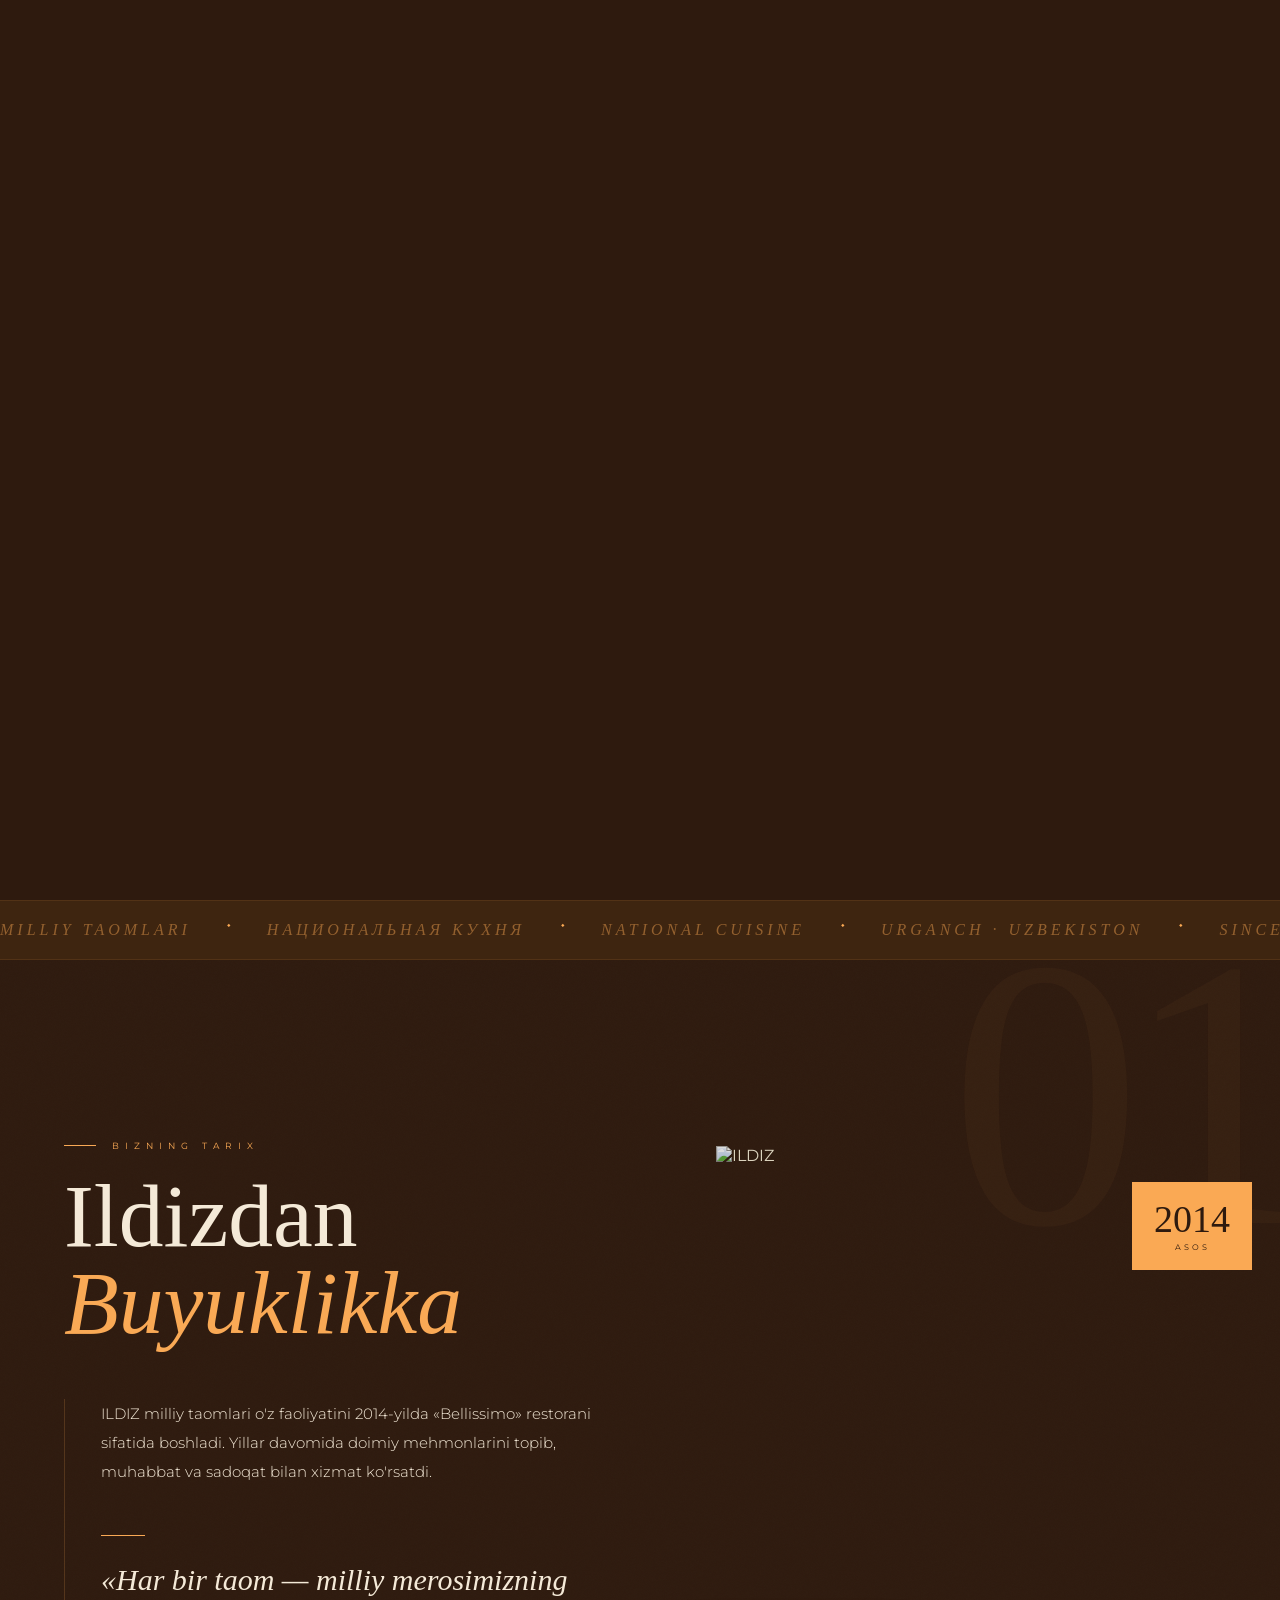
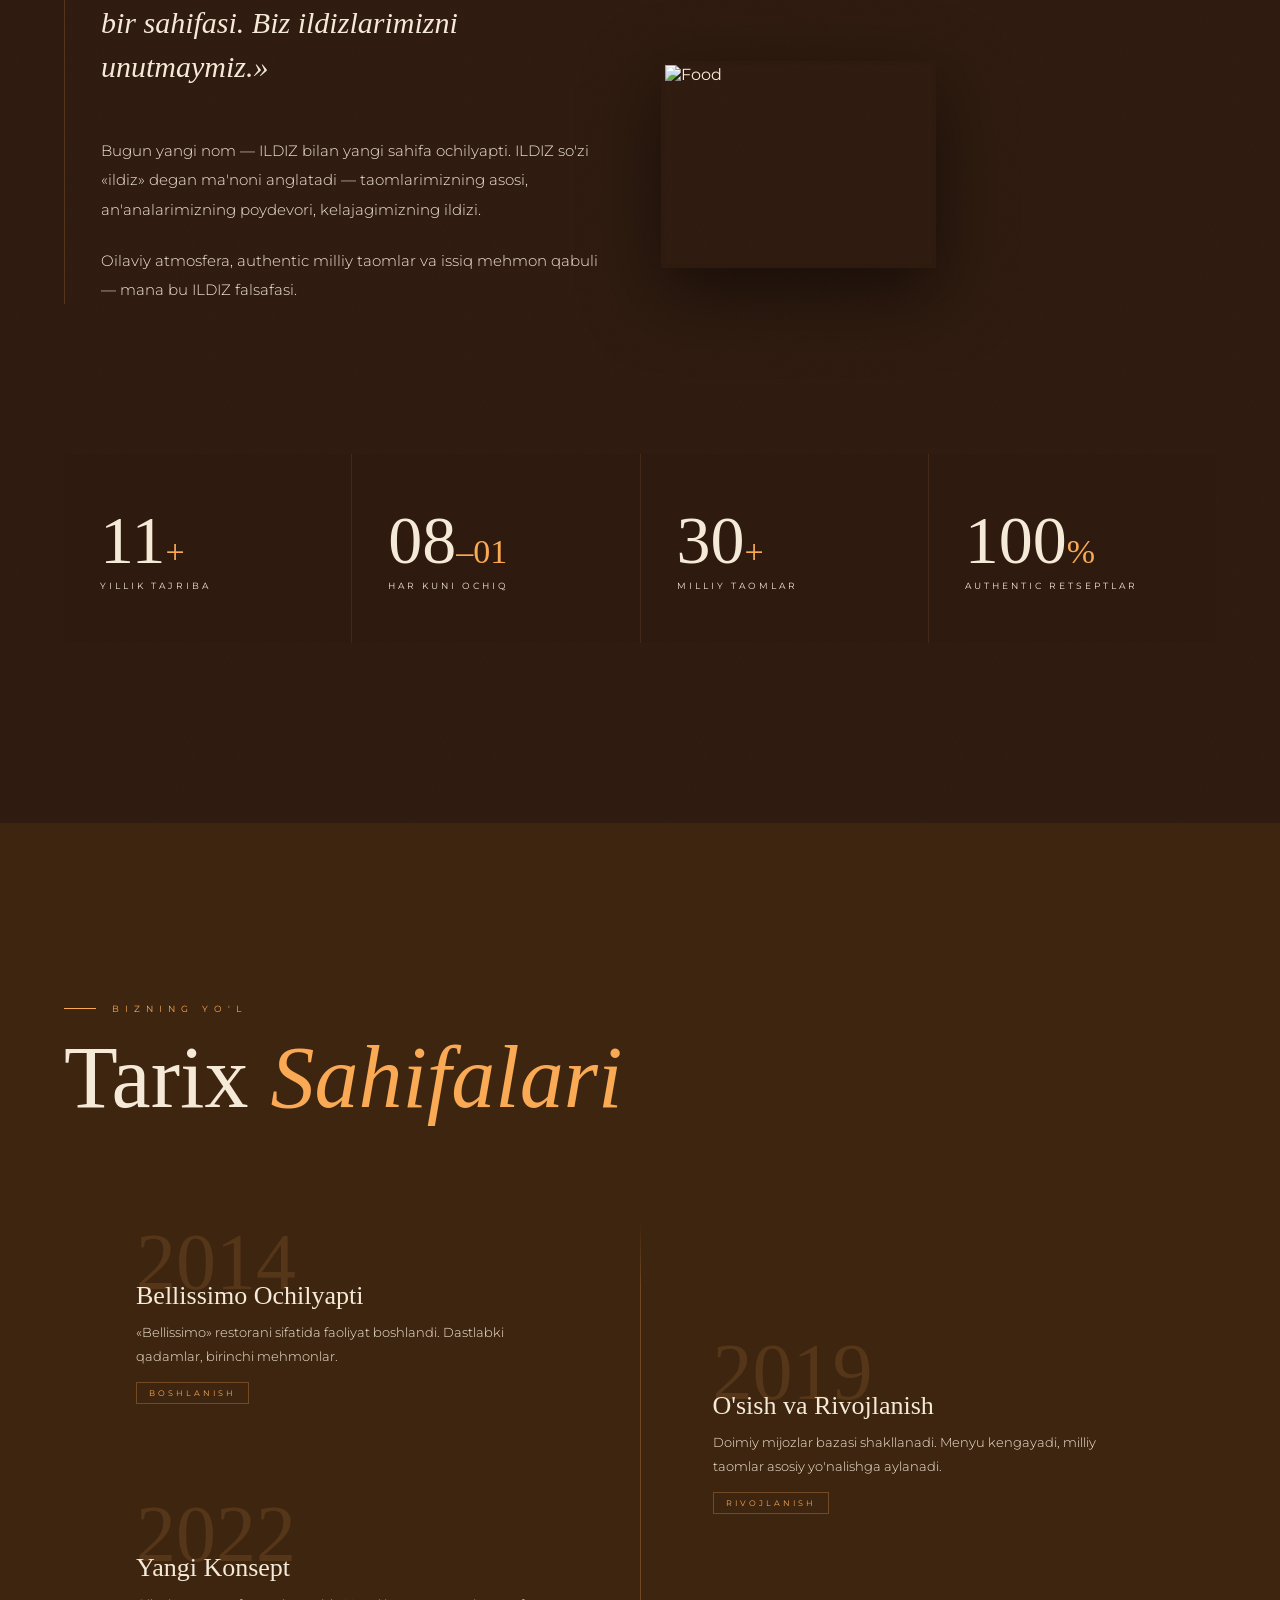
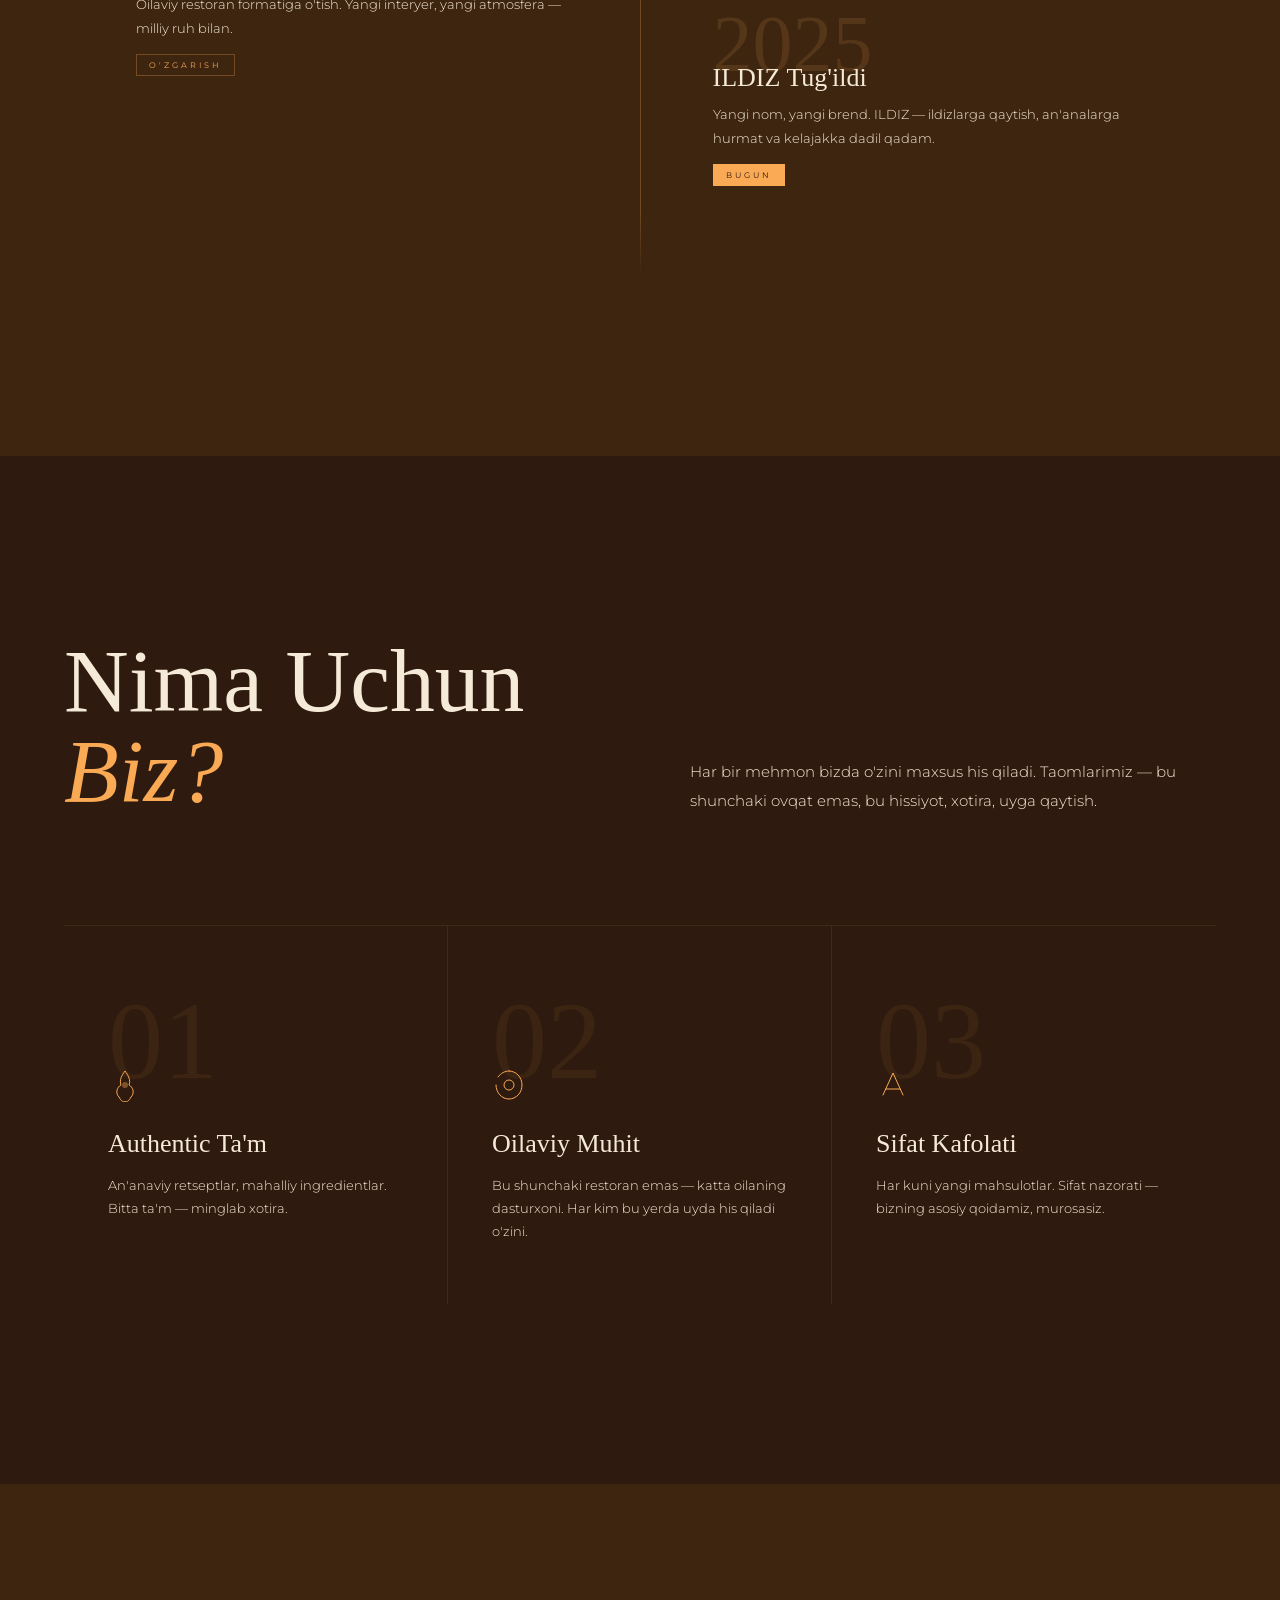
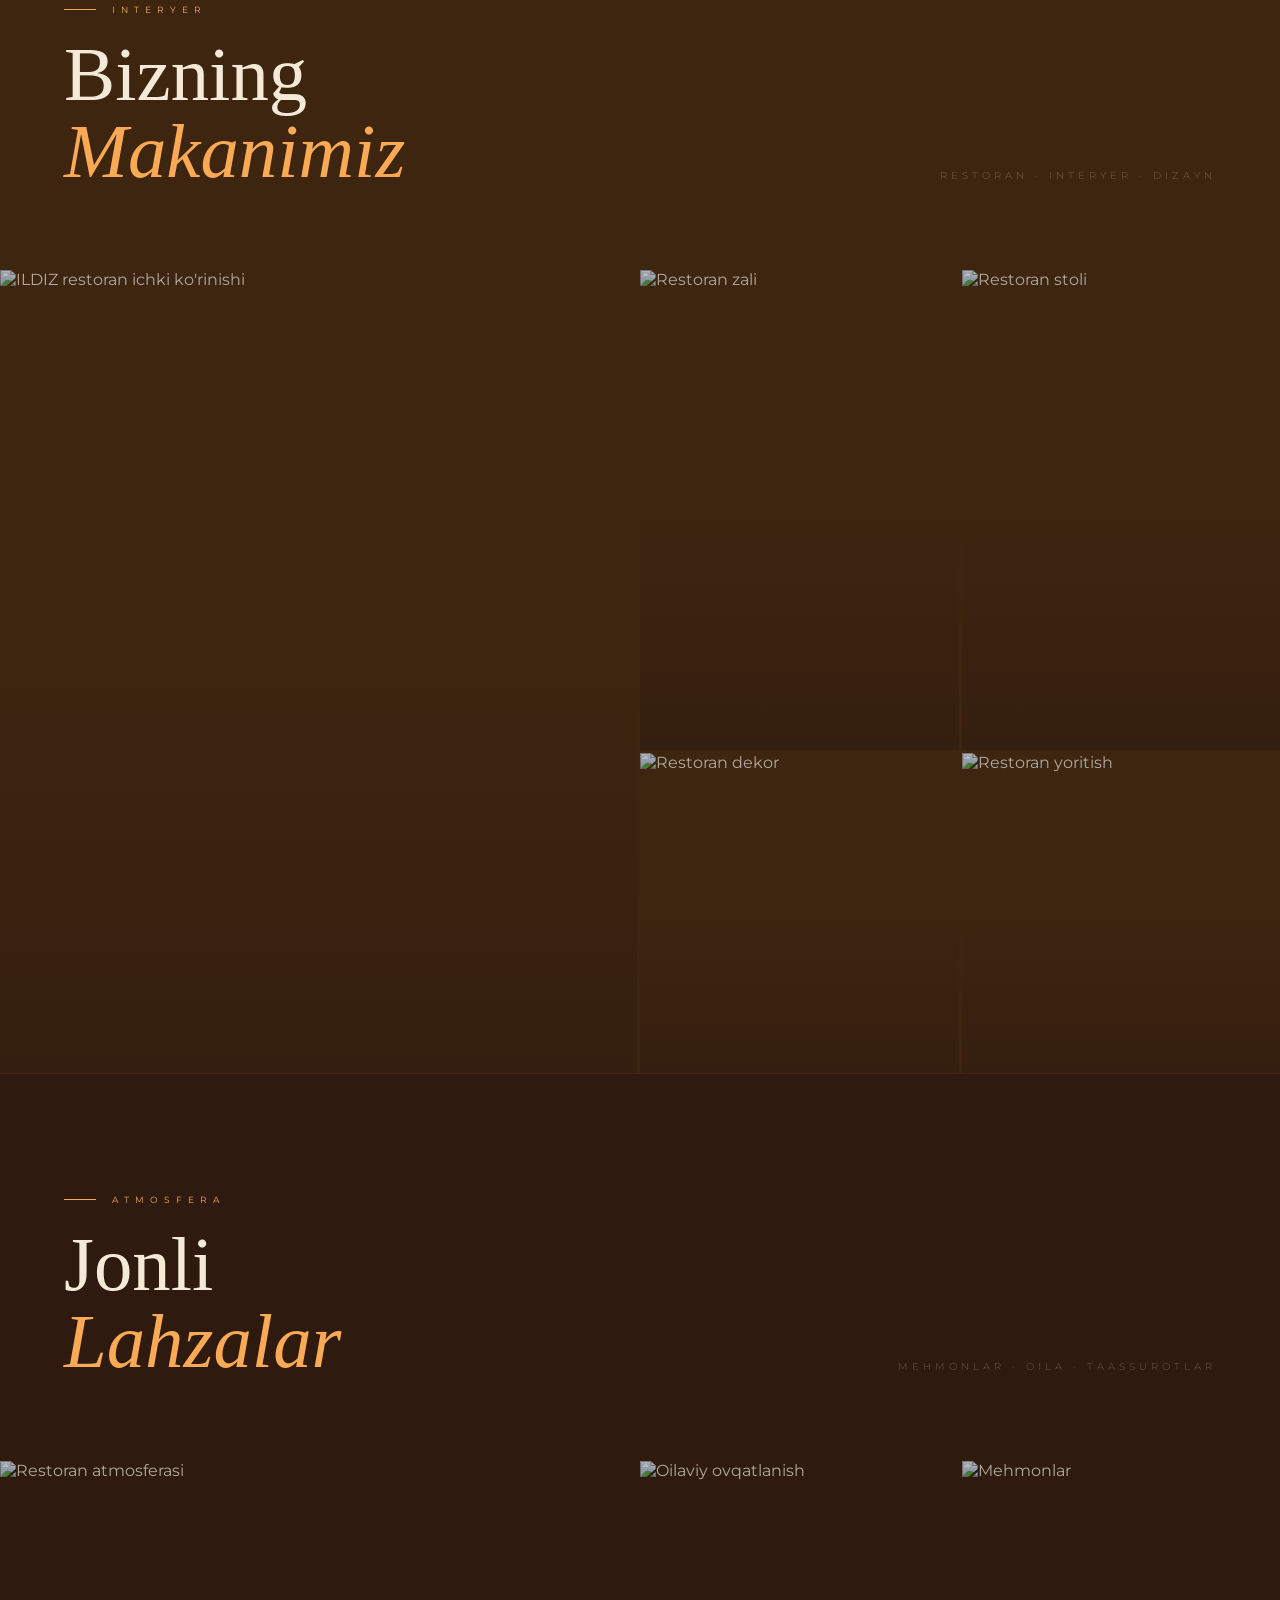
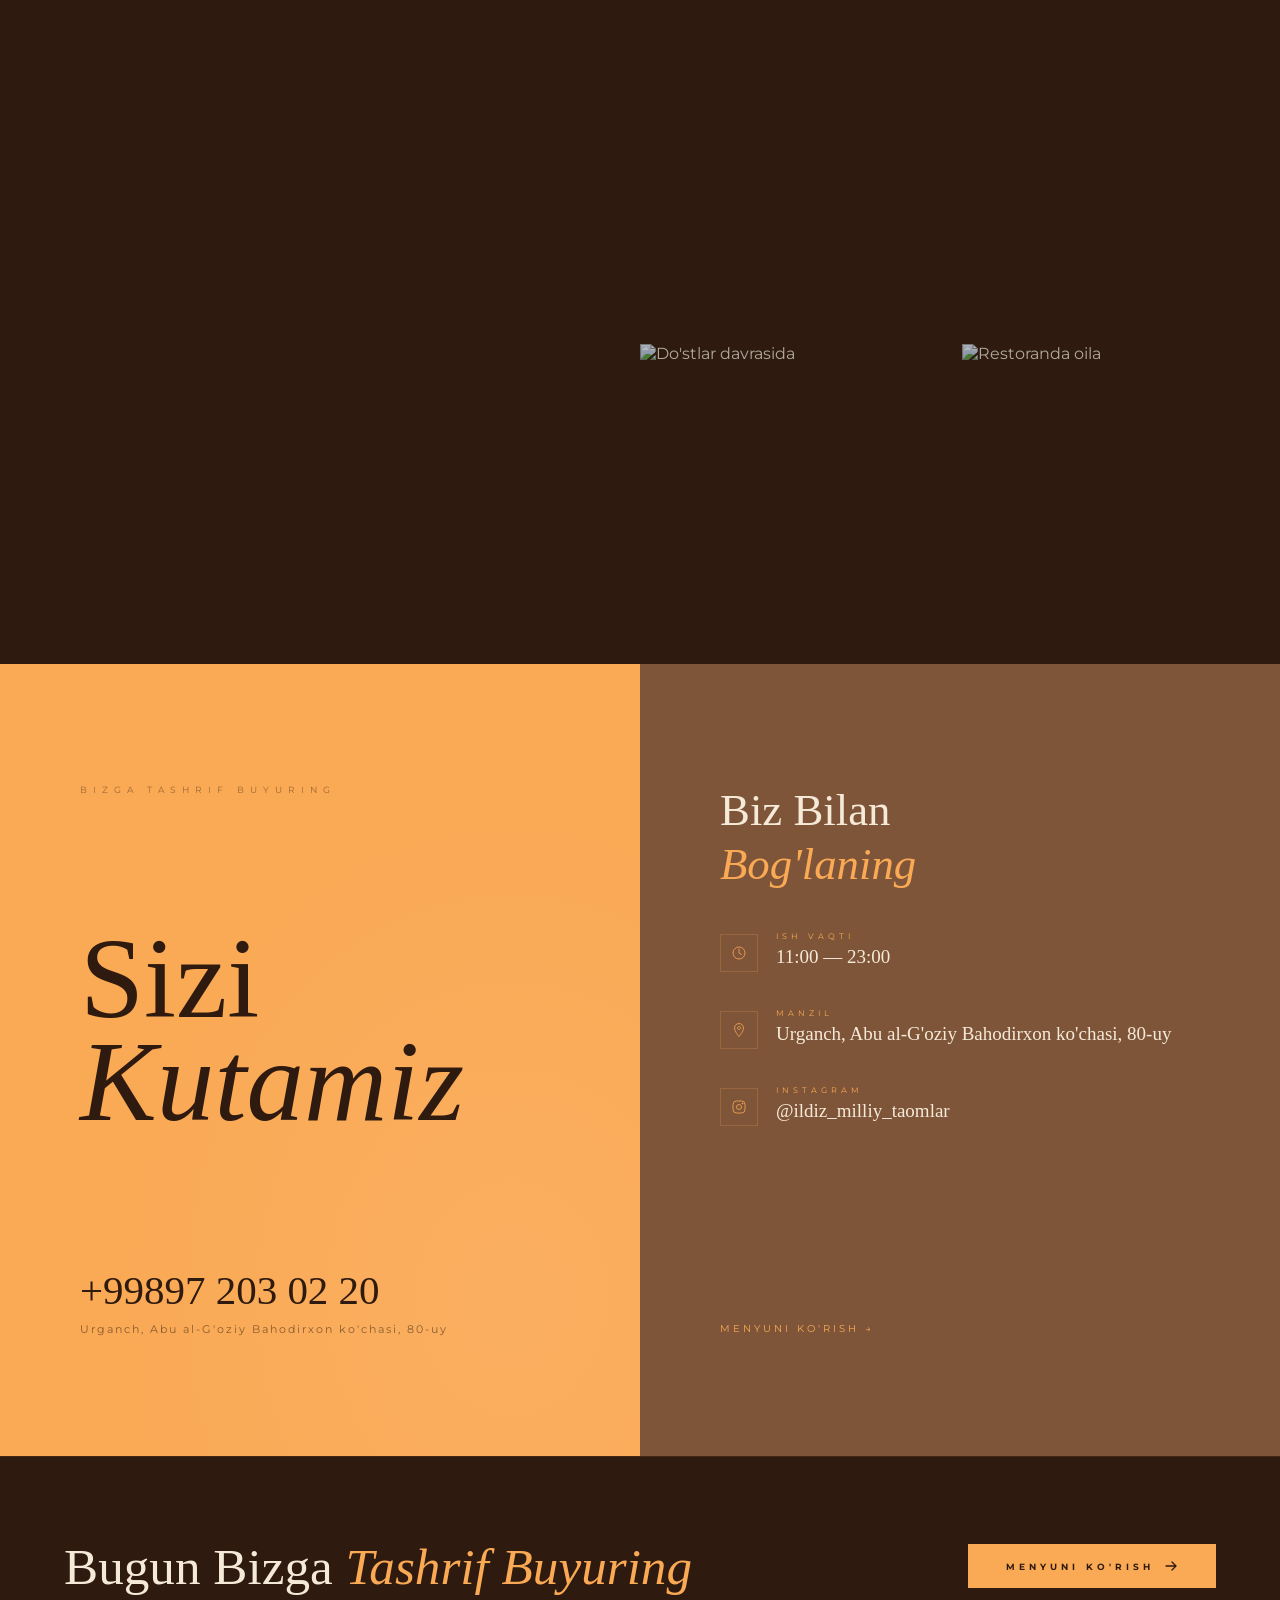
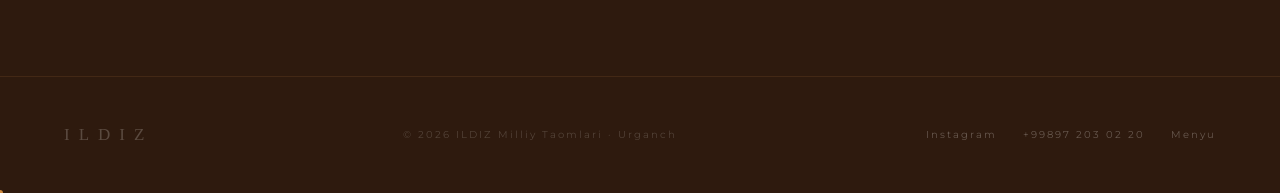
==== index.html @ c476fc10 "feat: preloader upgrade, hero sizing, navbar sync, meta tags Preloader: larger elements, curtain rev" ====
<!DOCTYPE html>
<html lang="uz">

<head>
    <meta charset="UTF-8">
    <meta name="viewport" content="width=device-width, initial-scale=1.0">
    <meta name="description" content="ILDIZ — Milliy taomlari restoran Urganchda. Oilaviy restoran, milliy taomlar, autentik retseptlar. 2014-yildan beri.">
    <meta name="keywords" content="ILDIZ, ildiz, restoran, Urganch, milliy taomlar, ozbek oshxonasi, oilaviy restoran, national cuisine, Urgench">
    <meta name="author" content="ILDIZ Milliy Taomlari">
    <meta name="theme-color" content="#2E1A0E">
    <meta name="color-scheme" content="dark">
    <meta name="robots" content="index, follow">

    <!-- Open Graph -->
    <meta property="og:type" content="website">
    <meta property="og:title" content="ILDIZ — Milliy Taomlari | Urganch">
    <meta property="og:description" content="Oilaviy restoran Urganchda. Milliy taomlar, autentik retseptlar, yangi mahsulotlar. 2014-yildan beri.">
    <meta property="og:url" content="https://kamoladdin808.github.io/ildiz/">
    <meta property="og:site_name" content="ILDIZ">
    <meta property="og:locale" content="uz_UZ">

    <!-- Twitter Card -->
    <meta name="twitter:card" content="summary_large_image">
    <meta name="twitter:title" content="ILDIZ — Milliy Taomlari | Urganch">
    <meta name="twitter:description" content="Oilaviy restoran Urganchda. Milliy taomlar, autentik retseptlar.">

    <!-- Favicon -->
    <link rel="icon" type="image/png" href="ildiz-tree.png">
    <link rel="apple-touch-icon" href="ildiz-tree.png">

    <title>ILDIZ — Milliy Taomlari</title>
    <link rel="preconnect" href="https://fonts.googleapis.com">
    <link
        href="https://fonts.googleapis.com/css2?family=Montserrat:wght@300;400;500;600;700&family=Pacifico&display=swap"
        rel="stylesheet">
    <link href="https://fonts.cdnfonts.com/css/moret" rel="stylesheet">
    <link rel="stylesheet" href="shared.css">
    <style>
        @keyframes fadeUp {
            from {
                opacity: 0;
                transform: translateY(28px);
            }

            to {
                opacity: 1;
                transform: none;
            }
        }

        @keyframes fadeIn {
            from {
                opacity: 0;
            }

            to {
                opacity: 1;
            }
        }

        @keyframes bigUp {
            from {
                opacity: 0;
                transform: translateY(70px);
            }

            to {
                opacity: 1;
                transform: none;
            }
        }

        /* NAV — page-specific */
        nav {
            position: fixed;
            top: 0;
            left: 0;
            right: 0;
            z-index: 1000;
            padding: 22px 64px;
            display: flex;
            align-items: center;
            justify-content: space-between;
            transition: padding 0.5s, background 0.5s, border-color 0.5s;
            border-bottom: 1px solid transparent;
        }

        nav.stuck {
            padding: 16px 64px;
            background: rgba(46, 26, 14, 0.94);
            -webkit-backdrop-filter: blur(24px);
            backdrop-filter: blur(24px);
            border-bottom-color: rgba(250, 169, 84, 0.13);
        }

        .nav-logo {
            gap: 16px;
        }

        .nav-mid {
            position: absolute;
            left: 50%;
            transform: translateX(-50%);
            display: flex;
            gap: 52px;
            list-style: none;
        }

        .nav-mid a {
            font-size: 10px;
            letter-spacing: 4px;
            text-transform: uppercase;
            color: var(--muted);
            text-decoration: none;
            font-weight: 500;
            transition: color 0.3s;
            position: relative;
        }

        .nav-mid a::after {
            content: '';
            position: absolute;
            bottom: -4px;
            left: 0;
            right: 0;
            height: 1px;
            background: var(--gold);
            transform: scaleX(0);
            transition: transform 0.3s;
            transform-origin: left;
        }

        .nav-mid a:hover {
            color: var(--warm);
        }

        .nav-mid a:hover::after {
            transform: scaleX(1);
        }

        /* HERO */
        #hero {
            position: relative;
            height: 100vh;
            min-height: 680px;
            display: flex;
            align-items: flex-end;
            overflow: hidden;
        }

        .h-bg {
            position: absolute;
            inset: 0;
            background: radial-gradient(ellipse 80% 70% at 60% 40%, rgba(127, 85, 57, 0.38) 0%, transparent 70%), linear-gradient(175deg, #2E1A0E 0%, #3E2510 55%, #2E1A0E 100%);
        }

        .h-img {
            position: absolute;
            inset: 0;
            overflow: hidden;
        }

        .h-img img {
            width: 100%;
            height: 100%;
            object-fit: cover;
            opacity: 0.16;
            filter: sepia(0.25) contrast(1.1);
            transform: scale(1.06);
            animation: hzoom 20s ease-in-out infinite alternate;
        }

        @keyframes hzoom {
            to {
                transform: scale(1.0);
            }
        }

        .h-vig {
            position: absolute;
            inset: 0;
            background: linear-gradient(to right, rgba(46, 26, 14, 0.94) 0%, rgba(46, 26, 14, 0.25) 55%, rgba(46, 26, 14, 0.65) 100%), linear-gradient(to top, rgba(46, 26, 14, 0.99) 0%, transparent 55%);
        }

        .h-vline {
            position: absolute;
            top: 0;
            bottom: 0;
            width: 1px;
            background: linear-gradient(to bottom, transparent 8%, rgba(250, 169, 84, 0.18) 50%, transparent 92%);
        }

        .h-vline.l {
            left: 64px;
        }

        .h-vline.r {
            right: 64px;
        }

        .h-cont {
            position: relative;
            z-index: 3;
            width: 100%;
            height: 100%;
            padding: 0 64px;
            display: flex;
            flex-direction: column;
            align-items: center;
            justify-content: center;
            text-align: center;
        }

        .h-left {
            display: flex;
            flex-direction: column;
            align-items: center;
        }

        .h-meta {
            display: flex;
            align-items: center;
            gap: 18px;
            margin-bottom: 30px;
            opacity: 0;
            animation: fadeUp 0.7s ease 2.4s forwards;
        }

        .h-meta-line {
            width: 36px;
            height: 1px;
            background: var(--gold);
        }

        .h-meta-txt {
            font-size: 9px;
            letter-spacing: 5px;
            text-transform: uppercase;
            color: var(--gold);
        }

        .h-tree {
            height: clamp(90px, 8vw, 120px);
            width: auto;
            max-width: 100%;
            margin-bottom: 16px;
            opacity: 0;
            animation: fadeUp 0.7s ease 2.6s forwards;
        }

        .h-title {
            opacity: 0;
            animation: bigUp 1s cubic-bezier(0.76, 0, 0.24, 1) 2.8s forwards;
        }

        .h-title img {
            height: clamp(70px, 12vw, 140px);
            width: auto;
            max-width: 100%;
        }

        .h-title em {
            color: var(--gold);
            font-style: normal;
        }

        .h-sub {
            margin-top: 30px;
            font-size: 11px;
            letter-spacing: 5px;
            text-transform: uppercase;
            color: var(--warm);
            opacity: 0;
            animation: fadeUp 0.7s ease 3.2s forwards;
        }

        .h-btns {
            margin-top: 52px;
            display: flex;
            justify-content: center;
            gap: 14px;
            opacity: 0;
            animation: fadeUp 0.7s ease 3.4s forwards;
        }

        .btn-g {
            display: inline-flex;
            align-items: center;
            gap: 10px;
            padding: 15px 38px;
            background: var(--gold);
            color: var(--ink);
            font-size: 9px;
            letter-spacing: 4px;
            text-transform: uppercase;
            font-weight: 700;
            text-decoration: none;
            transition: all 0.3s;
            cursor: pointer;
            border: none;
        }

        .btn-g:hover {
            background: var(--gold-light);
            transform: translateY(-2px);
            box-shadow: 0 16px 48px rgba(250, 169, 84, 0.35);
        }

        .btn-o {
            display: inline-flex;
            align-items: center;
            gap: 10px;
            padding: 15px 38px;
            border: 1px solid rgba(250, 169, 84, 0.32);
            color: var(--warm);
            font-size: 9px;
            letter-spacing: 4px;
            text-transform: uppercase;
            font-weight: 500;
            text-decoration: none;
            transition: all 0.3s;
            cursor: pointer;
        }

        .btn-o:hover {
            border-color: var(--gold);
            color: var(--gold);
        }

        .h-right {
            text-align: right;
            opacity: 0;
            animation: fadeUp 0.7s ease 3.5s forwards;
            padding-bottom: 8px;
        }

        .h-info {
            margin-bottom: 28px;
        }

        .h-info:last-child {
            margin-bottom: 0;
        }

        .h-info-l {
            font-size: 8px;
            letter-spacing: 4px;
            text-transform: uppercase;
            color: var(--gold);
            margin-bottom: 6px;
        }

        .h-info-v {
            font-family: 'Moret', serif;
            font-size: 15px;
            font-weight: 300;
            color: var(--warm);
            letter-spacing: 1px;
        }

        .h-scroll {
            position: absolute;
            bottom: 48px;
            right: 64px;
            z-index: 4;
            display: flex;
            flex-direction: column;
            align-items: center;
            gap: 10px;
            opacity: 0;
            animation: fadeIn 1s ease 3.8s forwards;
        }

        .h-scroll span {
            font-size: 8px;
            letter-spacing: 4px;
            color: var(--muted2);
            writing-mode: vertical-rl;
        }

        .h-scrollbar {
            width: 1px;
            height: 72px;
            background: rgba(250, 169, 84, 0.12);
            overflow: hidden;
            position: relative;
        }

        .h-scrollbar::after {
            content: '';
            position: absolute;
            top: -72px;
            left: 0;
            width: 100%;
            height: 72px;
            background: var(--gold);
            animation: stk 2.2s ease-in-out 3.8s infinite;
        }

        @keyframes stk {
            to {
                top: 72px;
            }
        }

        /* MARQUEE */
        .mqw {
            background: var(--ink2);
            border-top: 1px solid rgba(250, 169, 84, 0.1);
            border-bottom: 1px solid rgba(250, 169, 84, 0.1);
            padding: 20px 0;
            overflow: hidden;
        }

        .mqt {
            display: flex;
            gap: 72px;
            white-space: nowrap;
            animation: mq 28s linear infinite;
            width: max-content;
        }

        @keyframes mq {
            from {
                transform: translateX(0)
            }

            to {
                transform: translateX(-50%)
            }
        }

        .mqi {
            font-family: 'Moret', serif;
            font-size: 16px;
            font-weight: 300;
            letter-spacing: 4px;
            color: rgba(250, 169, 84, 0.45);
            font-style: italic;
            flex-shrink: 0;
        }

        .mqd {
            color: var(--gold);
            font-size: 6px;
            vertical-align: middle;
            margin: 0 -36px;
        }

        /* STORY */
        #story {
            position: relative;
            background: var(--ink);
            padding: 180px 0 0;
            overflow: hidden;
        }

        .s-noise {
            position: absolute;
            inset: 0;
            opacity: 0.022;
            background-image: url("data:image/svg+xml,%3Csvg viewBox='0 0 512 512' xmlns='http://www.w3.org/2000/svg'%3E%3Cfilter id='n'%3E%3CfeTurbulence type='fractalNoise' baseFrequency='0.75' numOctaves='4' stitchTiles='stitch'/%3E%3C/filter%3E%3Crect width='100%25' height='100%25' filter='url(%23n)'/%3E%3C/svg%3E");
            background-size: 256px;
            pointer-events: none;
        }

        .s-num {
            position: absolute;
            right: -0.04em;
            top: -0.15em;
            font-family: 'Moret', serif;
            font-size: clamp(220px, 30vw, 420px);
            font-weight: 300;
            color: rgba(250, 169, 84, 0.035);
            line-height: 1;
            pointer-events: none;
            -webkit-user-select: none;
            user-select: none;
            letter-spacing: -0.05em;
        }

        .s-inner {
            max-width: 1400px;
            margin: 0 auto;
            padding: 0 64px;
            display: grid;
            grid-template-columns: 1fr 500px;
            gap: 110px;
            align-items: start;
        }

        .eyebrow {
            font-size: 9px;
            letter-spacing: 6px;
            text-transform: uppercase;
            color: var(--gold);
            margin-bottom: 22px;
            display: flex;
            align-items: center;
            gap: 16px;
        }

        .eyebrow::before {
            content: '';
            width: 32px;
            height: 1px;
            background: var(--gold);
        }

        .s-h2 {
            font-family: 'Moret', serif;
            font-size: clamp(52px, 7vw, 96px);
            font-weight: 300;
            line-height: 0.97;
            color: var(--warm);
        }

        .s-h2 em {
            color: var(--gold);
            font-style: italic;
        }

        .s-body {
            margin-top: 52px;
            border-left: 1px solid rgba(250, 169, 84, 0.18);
            padding-left: 36px;
        }

        .s-body p {
            font-size: 15px;
            line-height: 1.95;
            color: var(--warm);
            font-weight: 300;
            margin-bottom: 22px;
        }

        .s-body p:last-child {
            margin-bottom: 0;
        }

        .s-pull {
            margin: 48px 0;
            font-family: 'Moret', serif;
            font-size: clamp(22px, 2.5vw, 30px);
            font-style: italic;
            font-weight: 300;
            color: var(--warm);
            line-height: 1.45;
        }

        .s-pull::before {
            content: '';
            display: block;
            width: 44px;
            height: 1px;
            background: var(--gold);
            margin-bottom: 22px;
        }

        .s-right {
            padding-top: 6px;
        }

        .s-stack {
            position: relative;
        }

        .s-big {
            width: 100%;
            aspect-ratio: 3/4;
            overflow: hidden;
        }

        .s-big img {
            width: 100%;
            height: 100%;
            object-fit: cover;
            filter: sepia(0.12) contrast(1.05) brightness(0.86);
            transition: transform 0.8s, filter 0.4s;
        }

        .s-big:hover img {
            transform: scale(1.04);
            filter: sepia(0) brightness(0.94);
        }

        .s-small {
            position: absolute;
            bottom: -55px;
            left: -55px;
            width: 55%;
            aspect-ratio: 4/3;
            overflow: hidden;
            border: 4px solid var(--ink);
            box-shadow: 0 24px 72px rgba(0, 0, 0, 0.5);
        }

        .s-small img {
            width: 100%;
            height: 100%;
            object-fit: cover;
            filter: sepia(0.08);
        }

        .s-yr {
            position: absolute;
            top: 36px;
            right: -36px;
            background: var(--gold);
            color: var(--ink);
            padding: 18px 22px;
            text-align: center;
            z-index: 2;
        }

        .s-yr-n {
            font-family: 'Moret', serif;
            font-size: 38px;
            font-weight: 500;
            line-height: 1;
            display: block;
        }

        .s-yr-l {
            font-size: 8px;
            letter-spacing: 3px;
            text-transform: uppercase;
            display: block;
            margin-top: 4px;
        }

        .s-stats {
            display: grid;
            grid-template-columns: repeat(4, 1fr);
            gap: 1px;
            background: rgba(250, 169, 84, 0.1);
            margin-top: 130px;
        }

        .stat {
            background: var(--ink);
            padding: 52px 36px;
            position: relative;
            overflow: hidden;
            transition: background 0.4s;
        }

        .stat::before {
            content: '';
            position: absolute;
            top: 0;
            left: 0;
            right: 0;
            height: 1px;
            background: var(--gold);
            transform: scaleX(0);
            transition: transform 0.5s;
            transform-origin: left;
        }

        .stat:hover::before {
            transform: scaleX(1);
        }

        .stat:hover {
            background: rgba(250, 169, 84, 0.04);
        }

        .stat-n {
            font-family: 'Moret', serif;
            font-size: 68px;
            font-weight: 300;
            color: var(--warm);
            line-height: 1;
            margin-bottom: 6px;
        }

        .stat-n span {
            font-size: 34px;
            color: var(--gold);
        }

        .stat-d {
            font-size: 9px;
            letter-spacing: 3px;
            text-transform: uppercase;
            color: var(--warm);
        }

        /* TIMELINE */
        #tl {
            background: var(--ink2);
            padding: 180px 0;
            position: relative;
            overflow: hidden;
        }

        .tl-head {
            max-width: 1400px;
            margin: 0 auto;
            padding: 0 64px;
            margin-bottom: 100px;
        }

        .tl-h2 {
            font-family: 'Moret', serif;
            font-size: clamp(48px, 7vw, 88px);
            font-weight: 300;
            color: var(--warm);
            line-height: 1;
        }

        .tl-h2 em {
            color: var(--gold);
            font-style: italic;
        }

        .tl-grid {
            max-width: 1400px;
            margin: 0 auto;
            padding: 0 64px;
            display: grid;
            grid-template-columns: 1fr 1px 1fr;
        }

        .tl-ax {
            background: linear-gradient(to bottom, transparent, rgba(250, 169, 84, 0.28) 10%, rgba(250, 169, 84, 0.28) 90%, transparent);
        }

        .tl-col {
            padding: 0 72px;
        }

        .tl-col.r {
            padding-top: 110px;
        }

        .tl-e {
            margin-bottom: 90px;
            opacity: 0;
            transform: translateY(36px);
            transition: all 0.7s ease;
        }

        .tl-e.vis {
            opacity: 1;
            transform: none;
        }

        .tl-ey {
            font-family: 'Moret', serif;
            font-size: 80px;
            font-weight: 300;
            color: rgba(250, 169, 84, 0.13);
            line-height: 1;
            margin-bottom: -22px;
        }

        .tl-et {
            font-family: 'Moret', serif;
            font-size: 26px;
            font-weight: 400;
            color: var(--warm);
            margin-bottom: 10px;
            line-height: 1.2;
        }

        .tl-ep {
            font-size: 13px;
            line-height: 1.8;
            color: var(--warm);
            font-weight: 300;
        }

        .tl-tag {
            display: inline-block;
            margin-top: 14px;
            font-size: 8px;
            letter-spacing: 3px;
            text-transform: uppercase;
            color: var(--gold);
            border: 1px solid rgba(250, 169, 84, 0.28);
            padding: 5px 12px;
        }

        .tl-tag.now {
            background: var(--gold);
            color: var(--ink);
            border-color: var(--gold);
        }

        /* VALUES */
        #vals {
            background: var(--ink);
            padding: 180px 0;
        }

        .vals-inner {
            max-width: 1400px;
            margin: 0 auto;
            padding: 0 64px;
        }

        .vals-top {
            display: grid;
            grid-template-columns: 1fr 1fr;
            gap: 100px;
            align-items: end;
            margin-bottom: 110px;
        }

        .vals-h2 {
            font-family: 'Moret', serif;
            font-size: clamp(52px, 7vw, 96px);
            font-weight: 300;
            color: var(--warm);
            line-height: 1;
        }

        .vals-h2 em {
            color: var(--gold);
            font-style: italic;
        }

        .vals-intro {
            font-size: 15px;
            line-height: 1.9;
            color: var(--warm);
            font-weight: 300;
            padding-top: 14px;
        }

        .vals-grid {
            display: grid;
            grid-template-columns: repeat(3, 1fr);
            border-top: 1px solid rgba(250, 169, 84, 0.1);
        }

        .val {
            padding: 60px 44px;
            border-right: 1px solid rgba(250, 169, 84, 0.1);
            transition: background 0.4s;
            opacity: 0;
            transform: translateY(28px);
            transition: opacity 0.6s, transform 0.6s, background 0.4s;
        }

        .val.vis {
            opacity: 1;
            transform: none;
        }

        .val:last-child {
            border-right: none;
        }

        .val:hover {
            background: rgba(250, 169, 84, 0.03);
        }

        .val-n {
            font-family: 'Moret', serif;
            font-size: 110px;
            font-weight: 300;
            color: rgba(250, 169, 84, 0.07);
            line-height: 1;
            margin-bottom: -28px;
            display: block;
        }

        .val-ico {
            margin-bottom: 22px;
        }

        .val-t {
            font-family: 'Moret', serif;
            font-size: 26px;
            font-weight: 400;
            color: var(--warm);
            margin-bottom: 14px;
            line-height: 1.2;
        }

        .val-p {
            font-size: 13px;
            line-height: 1.8;
            color: var(--warm);
            font-weight: 300;
        }

        /* GALLERY */
        .gal-section {
            background: var(--ink2);
        }

        .gal-section+.gal-section {
            background: var(--ink);
            border-top: 1px solid rgba(250, 169, 84, 0.08);
        }

        .gal-head {
            padding: 120px 64px 80px;
            max-width: 1400px;
            margin: 0 auto;
            display: flex;
            align-items: flex-end;
            justify-content: space-between;
        }

        .gal-h2 {
            font-family: 'Moret', serif;
            font-size: clamp(48px, 6vw, 80px);
            font-weight: 300;
            color: var(--warm);
            line-height: 1;
        }

        .gal-h2 em {
            color: var(--gold);
            font-style: italic;
        }

        .gal-sub {
            font-size: 10px;
            letter-spacing: 4px;
            text-transform: uppercase;
            color: var(--muted2);
            padding-bottom: 8px;
        }

        .gg {
            display: grid;
            grid-template-columns: 2fr 1fr 1fr;
            grid-template-rows: 480px 320px;
            gap: 3px;
        }

        .gi {
            overflow: hidden;
            position: relative;
            cursor: pointer;
        }

        .gi:nth-child(1) {
            grid-column: 1;
            grid-row: 1/3;
        }

        .gi:nth-child(2) {
            grid-column: 2;
            grid-row: 1;
        }

        .gi:nth-child(3) {
            grid-column: 3;
            grid-row: 1;
        }

        .gi:nth-child(4) {
            grid-column: 2;
            grid-row: 2;
        }

        .gi:nth-child(5) {
            grid-column: 3;
            grid-row: 2;
        }

        .gi img {
            width: 100%;
            height: 100%;
            object-fit: cover;
            transition: transform 0.9s cubic-bezier(0.4, 0, 0.2, 1), filter 0.4s;
            filter: brightness(0.72) saturate(0.82);
        }

        .gi:hover img {
            transform: scale(1.08);
            filter: brightness(0.88) saturate(1.05);
        }

        .gi::after {
            content: '';
            position: absolute;
            inset: 0;
            background: linear-gradient(to top, rgba(46, 26, 14, 0.6) 0%, transparent 50%);
            pointer-events: none;
        }

        /* LIGHTBOX */
        .lbox {
            position: fixed;
            inset: 0;
            z-index: 9500;
            background: rgba(14, 8, 4, 0.94);
            -webkit-backdrop-filter: blur(20px);
            backdrop-filter: blur(20px);
            display: flex;
            align-items: center;
            justify-content: center;
            opacity: 0;
            visibility: hidden;
            transition: opacity 0.4s, visibility 0.4s;
            cursor: none;
        }

        .lbox.on {
            opacity: 1;
            visibility: visible;
        }

        .lbox-img {
            max-width: 90vw;
            max-height: 85vh;
            object-fit: contain;
            border-radius: 2px;
            opacity: 0;
            transform: scale(0.92);
            transition: opacity 0.4s ease 0.1s, transform 0.4s ease 0.1s;
        }

        .lbox.on .lbox-img {
            opacity: 1;
            transform: scale(1);
        }

        .lbox-x {
            position: absolute;
            top: 24px;
            right: 32px;
            background: none;
            border: 1px solid rgba(250, 169, 84, 0.3);
            color: var(--warm);
            width: 48px;
            height: 48px;
            border-radius: 50%;
            font-size: 22px;
            display: flex;
            align-items: center;
            justify-content: center;
            cursor: none;
            transition: border-color 0.3s, background 0.3s;
            z-index: 2;
        }

        .lbox-x:hover {
            border-color: var(--gold);
            background: rgba(250, 169, 84, 0.1);
        }

        .lbox-nav {
            position: absolute;
            top: 50%;
            transform: translateY(-50%);
            background: none;
            border: 1px solid rgba(250, 169, 84, 0.25);
            color: var(--warm);
            width: 48px;
            height: 48px;
            border-radius: 50%;
            font-size: 20px;
            display: flex;
            align-items: center;
            justify-content: center;
            cursor: none;
            transition: border-color 0.3s, background 0.3s;
        }

        .lbox-nav:hover {
            border-color: var(--gold);
            background: rgba(250, 169, 84, 0.1);
        }

        .lbox-prev {
            left: 24px;
        }

        .lbox-next {
            right: 24px;
        }

        .lbox-counter {
            position: absolute;
            bottom: 24px;
            left: 50%;
            transform: translateX(-50%);
            font-size: 11px;
            letter-spacing: 3px;
            color: var(--muted);
        }

        @media(max-width:600px) {
            .lbox-img {
                max-width: 96vw;
                max-height: 75vh;
            }

            .lbox-x {
                top: 12px;
                right: 12px;
                width: 40px;
                height: 40px;
                font-size: 18px;
            }

            .lbox-nav {
                top: auto;
                bottom: 20px;
                transform: none;
                width: 44px;
                height: 44px;
            }

            .lbox-prev {
                left: calc(50% - 80px);
            }

            .lbox-next {
                right: calc(50% - 80px);
            }

            .lbox-counter {
                bottom: 72px;
                font-size: 10px;
            }
        }

        @media(max-width:375px) {
            .lbox-img {
                max-width: 98vw;
                max-height: 70vh;
            }

            .lbox-x {
                top: 8px;
                right: 8px;
                width: 36px;
                height: 36px;
                font-size: 16px;
            }
        }

        /* CONTACT */
        #contact {
            background: var(--ink);
        }

        .con-split {
            display: grid;
            grid-template-columns: 1fr 1fr;
            min-height: 88vh;
        }

        .con-l {
            background: var(--gold);
            padding: 120px 80px;
            display: flex;
            flex-direction: column;
            justify-content: space-between;
            position: relative;
            overflow: hidden;
        }

        .con-l-bg {
            position: absolute;
            inset: 0;
            background: radial-gradient(ellipse at 80% 80%, rgba(255, 255, 255, 0.07) 0%, transparent 60%);
        }

        .con-ey {
            font-size: 9px;
            letter-spacing: 6px;
            text-transform: uppercase;
            color: rgba(46, 26, 14, 0.45);
            position: relative;
            z-index: 1;
        }

        .con-h2 {
            font-family: 'Moret', serif;
            font-size: clamp(64px, 9vw, 120px);
            font-weight: 300;
            line-height: 0.9;
            color: var(--ink);
            position: relative;
            z-index: 1;
        }

        .con-h2 em {
            font-style: italic;
        }

        .con-phone {
            font-family: 'Moret', serif;
            font-size: clamp(26px, 3.2vw, 42px);
            font-weight: 400;
            color: var(--ink);
            text-decoration: none;
            display: block;
            margin-bottom: 8px;
            transition: opacity 0.3s;
            position: relative;
            z-index: 1;
        }

        .con-phone:hover {
            opacity: 0.65;
        }

        .con-addr {
            font-size: 11px;
            color: rgba(46, 26, 14, 0.55);
            letter-spacing: 2px;
            position: relative;
            z-index: 1;
        }

        .con-r {
            background: var(--ink3);
            padding: 120px 80px;
            display: flex;
            flex-direction: column;
            justify-content: space-between;
        }

        .con-r h3 {
            font-family: 'Moret', serif;
            font-size: clamp(30px, 3.5vw, 48px);
            font-weight: 300;
            color: var(--warm);
            margin-bottom: 40px;
            line-height: 1.2;
        }

        .con-r h3 em {
            color: var(--gold);
            font-style: italic;
        }

        .con-items {
            display: flex;
            flex-direction: column;
            gap: 36px;
        }

        .ci {
            display: flex;
            gap: 18px;
            align-items: flex-start;
        }

        .ci-ic {
            width: 38px;
            height: 38px;
            border: 1px solid rgba(250, 169, 84, 0.2);
            display: flex;
            align-items: center;
            justify-content: center;
            flex-shrink: 0;
            margin-top: 3px;
        }

        .ci-l {
            font-size: 8px;
            letter-spacing: 4px;
            text-transform: uppercase;
            color: var(--gold);
            margin-bottom: 5px;
        }

        .ci-v {
            font-family: 'Moret', serif;
            font-size: 19px;
            font-weight: 300;
            color: var(--warm);
        }

        .ci-v a {
            color: inherit;
            text-decoration: none;
            transition: color 0.3s;
        }

        .ci-v a:hover {
            color: var(--gold);
        }

        .con-bot {
            margin-top: 72px;
        }

        .con-bot a {
            color: var(--gold);
            font-size: 10px;
            letter-spacing: 3px;
            text-decoration: none;
            text-transform: uppercase;
        }

        .cta-bar {
            background: var(--ink);
            padding: 80px 64px;
            display: flex;
            align-items: center;
            justify-content: space-between;
            border-top: 1px solid rgba(250, 169, 84, 0.1);
        }

        .cta-bar-txt {
            font-family: 'Moret', serif;
            font-size: clamp(30px, 4vw, 52px);
            font-weight: 300;
            color: var(--warm);
        }

        .cta-bar-txt em {
            color: var(--gold);
            font-style: italic;
        }

        footer {
            background: var(--ink);
            border-top: 1px solid rgba(250, 169, 84, 0.1);
            padding: 48px 64px;
            display: flex;
            align-items: center;
            justify-content: space-between;
        }

        .ft-logo {
            font-family: 'Moret', serif;
            font-size: 17px;
            font-weight: 300;
            letter-spacing: 9px;
            color: rgba(251, 248, 243, 0.22);
            text-decoration: none;
        }

        .ft-copy {
            font-size: 10px;
            color: rgba(251, 248, 243, 0.18);
            letter-spacing: 2px;
        }

        .ft-lnk {
            display: flex;
            gap: 26px;
        }

        .ft-lnk a {
            font-size: 10px;
            letter-spacing: 2px;
            color: rgba(251, 248, 243, 0.28);
            text-decoration: none;
            transition: color 0.3s;
        }

        .ft-lnk a:hover {
            color: var(--gold);
        }

        .nav-tree {
            height: 30px;
            width: 30px;
            object-fit: contain;
        }

        .s-stats-wrap {
            max-width: 1400px;
            margin: 150px auto 0;
            padding: 0 64px;
        }

        .s-spacer {
            padding-bottom: 180px;
        }

        .tl-eyebrow {
            margin-bottom: 20px;
        }

        .cta-bar .btn-g {
            flex-shrink: 0;
        }

        /* REVEAL */
        .r {
            opacity: 0;
            transform: translateY(38px);
            transition: opacity 0.9s ease, transform 0.9s ease;
        }

        .r.vis {
            opacity: 1;
            transform: none;
        }

        .r.d1 {
            transition-delay: 0.12s;
        }

        .r.d2 {
            transition-delay: 0.24s;
        }

        .r.d3 {
            transition-delay: 0.36s;
        }

        /* page-specific touch cursors */
        @media (pointer: coarse) {

            .btn-g,
            .btn-o,
            .lb,
            .stat,
            .val,
            .gi {
                cursor: pointer !important;
            }
        }

        /* ── LANDSCAPE MOBILE ── */
        @media (max-height: 480px) and (orientation: landscape) {
            #hero {
                min-height: 0;
                height: auto;
                padding: 120px 0 64px;
            }

            .h-btns {
                margin-top: 28px;
            }

            .h-meta {
                margin-bottom: 16px;
            }

            .h-sub {
                margin-top: 16px;
            }
        }

        /* ══ 1100px ══ */
        @media(max-width:1100px) {
            .s-inner {
                grid-template-columns: 1fr;
                gap: 80px
            }

            .s-right {
                max-width: 520px
            }

            .s-small {
                left: -30px;
                bottom: -30px
            }

            .s-yr {
                right: -20px
            }

            .s-stats {
                grid-template-columns: repeat(2, 1fr)
            }

            .vals-top {
                grid-template-columns: 1fr;
                gap: 40px
            }

            .vals-grid {
                grid-template-columns: 1fr 1fr
            }

            .con-split {
                grid-template-columns: 1fr
            }
        }

        /* ══ 800px ══ */
        @media(max-width:800px) {
            nav {
                padding: 16px 24px
            }

            nav.stuck {
                padding: 13px 24px
            }

            .nav-mid {
                position: static;
                transform: none;
                gap: 24px
            }

            .nav-mid a {
                font-size: 8px;
                letter-spacing: 2px
            }

            .nav-mid a::after {
                display: none
            }

            .h-cont {
                padding: 0 24px
            }

            .h-right {
                display: none
            }

            .h-vline {
                display: none
            }

            .s-small {
                left: -16px;
                bottom: -20px;
                width: 50%
            }

            .s-yr {
                right: -12px
            }

            .s-inner,
            .tl-grid,
            .vals-inner,
            .gal-head,
            .s-stats-wrap {
                padding: 0 24px
            }

            .s-stats-wrap {
                margin-top: 100px
            }

            .s-spacer {
                padding-bottom: 120px
            }

            .nav-tree {
                height: 24px;
                width: 24px
            }

            .tl-head {
                padding: 0 24px
            }

            .tl-grid {
                grid-template-columns: 1fr
            }

            .tl-ax {
                display: none
            }

            .tl-col,
            .tl-col.r {
                padding: 0;
                padding-top: 0
            }

            .vals-grid {
                grid-template-columns: 1fr
            }

            .gg {
                grid-template-columns: 1fr 1fr;
                grid-template-rows: 220px 220px 220px
            }

            .gi:nth-child(1) {
                grid-column: 1/3;
                grid-row: 1
            }

            .gi:nth-child(2) {
                grid-column: 1;
                grid-row: 2
            }

            .gi:nth-child(3) {
                grid-column: 2;
                grid-row: 2
            }

            .gi:nth-child(4) {
                grid-column: 1;
                grid-row: 3
            }

            .gi:nth-child(5) {
                grid-column: 2;
                grid-row: 3
            }

            .con-split {
                min-height: 0
            }

            .con-l,
            .con-r {
                padding: 80px 24px
            }

            footer {
                flex-direction: column;
                gap: 18px;
                text-align: center;
                padding: 40px 24px
            }

            .cta-bar {
                flex-direction: column;
                gap: 28px;
                text-align: center;
                padding: 60px 24px
            }

            .s-stats {
                grid-template-columns: 1fr 1fr
            }
        }

        /* ══ 768px ══ */
        @media(max-width:768px) {

            #story,
            #tl,
            #vals {
                padding-top: 108px
            }

            .s-inner,
            .tl-head,
            .tl-grid,
            .vals-inner,
            .gal-head,
            .s-stats-wrap {
                padding-left: 22px;
                padding-right: 22px
            }

            .gal-head {
                padding-top: 72px;
                padding-bottom: 48px;
                flex-direction: column;
                align-items: flex-start;
                gap: 10px
            }

            .tl-head {
                margin-bottom: 72px
            }

            .tl-col {
                padding: 0 22px
            }

            .val {
                padding: 44px 28px
            }

            .gg {
                grid-template-rows: 200px 200px 200px
            }

            .con-l,
            .con-r {
                padding: 72px 22px
            }

            .s-stats {
                margin-top: 88px
            }

            .h-scroll {
                right: 22px
            }

            .s-body {
                padding-left: 22px
            }

            .cta-bar {
                padding: 56px 22px
            }

            footer {
                padding: 36px 22px
            }
        }

        /* ══ 600px ══ */
        @media(max-width:600px) {
            #hero {
                height: 100vh;
                height: 100dvh;
                min-height: 0;
            }

            .nav-mid {
                gap: 16px
            }

            .nav-mid a {
                font-size: 7px;
                letter-spacing: 1.5px
            }

            .h-tree {
                height: clamp(60px, 8vw, 80px);
                margin-bottom: 12px
            }

            .h-title img {
                height: clamp(50px, 12vw, 80px)
            }

            .h-meta {
                margin-bottom: 22px;
                gap: 14px
            }

            .h-meta-line {
                width: 24px
            }

            .h-sub {
                font-size: 9px;
                letter-spacing: 3px;
                margin-top: 20px
            }

            .h-btns {
                flex-direction: column;
                align-items: center;
                gap: 12px;
                margin-top: 40px
            }

            .btn-g,
            .btn-o {
                width: 100%;
                max-width: 300px;
                justify-content: center;
                padding: 16px 28px
            }

            .h-scroll {
                display: none
            }

            #story,
            #tl,
            #vals {
                padding-top: 92px
            }

            .s-inner,
            .tl-head,
            .tl-grid,
            .vals-inner,
            .gal-head,
            .s-stats-wrap {
                padding-left: 20px;
                padding-right: 20px
            }

            .s-stats-wrap {
                margin-top: 88px
            }

            .s-spacer {
                padding-bottom: 92px
            }

            .s-inner {
                gap: 48px
            }

            .s-h2 {
                font-size: clamp(44px, 12vw, 72px)
            }

            .s-body {
                border-left: none;
                border-top: 1px solid rgba(250, 169, 84, .18);
                padding-left: 0;
                padding-top: 26px;
                margin-top: 40px
            }

            .s-body p {
                font-size: 14px;
                line-height: 1.85
            }

            .s-small {
                left: -10px;
                bottom: -18px;
                width: 48%
            }

            .s-yr {
                right: -10px;
                padding: 13px 16px
            }

            .s-yr-n {
                font-size: 32px
            }

            .s-stats {
                grid-template-columns: 1fr 1fr;
                margin-top: 80px
            }

            .stat {
                padding: 34px 20px
            }

            .stat-n {
                font-size: 54px
            }

            .stat-n span {
                font-size: 28px
            }

            .tl-h2 {
                font-size: clamp(42px, 11vw, 72px)
            }

            .tl-head {
                margin-bottom: 60px
            }

            .tl-col {
                padding: 0 16px
            }

            .tl-ey {
                font-size: 68px;
                margin-bottom: -20px
            }

            .tl-et {
                font-size: 24px
            }

            .tl-ep {
                font-size: 13px
            }

            .tl-e {
                margin-bottom: 60px
            }

            .vals-h2 {
                font-size: clamp(44px, 12vw, 72px)
            }

            .vals-top {
                margin-bottom: 80px;
                gap: 28px
            }

            .val {
                padding: 34px 22px
            }

            .val-n {
                font-size: 88px;
                margin-bottom: -22px
            }

            .val-t {
                font-size: 24px
            }

            .val-p {
                font-size: 13px
            }

            .gg {
                grid-template-rows: 180px 180px 180px
            }

            .con-h2 {
                font-size: clamp(52px, 14vw, 88px)
            }

            .con-phone {
                font-size: clamp(22px, 6vw, 36px)
            }

            .con-l,
            .con-r {
                padding: 60px 20px
            }

            .cta-bar-txt {
                font-size: clamp(26px, 7vw, 44px)
            }

            .cta-bar {
                padding: 52px 20px
            }
        }

        /* ══ 480px ══ */
        @media(max-width:480px) {
            .nav-mid {
                display: none
            }

            .lb {
                font-size: 9px;
                letter-spacing: 1px;
                padding: 5px 8px;
                min-width: 36px;
                min-height: 36px
            }

            .h-tree {
                height: 90px;
                margin-bottom: 16px
            }

            .h-title img {
                height: 72px
            }

            .h-meta {
                gap: 12px;
                margin-bottom: 22px
            }

            .h-meta-txt {
                font-size: 10px;
                letter-spacing: 5px
            }

            .h-sub {
                display: block;
                font-size: 10px;
                letter-spacing: 3.5px;
                margin-top: 20px
            }

            .h-btns {
                margin-top: 40px;
                gap: 14px
            }

            .btn-g,
            .btn-o {
                padding: 20px 40px;
                font-size: 10px;
                letter-spacing: 4px
            }

            #story,
            #tl,
            #vals {
                padding-top: 84px
            }

            .s-inner,
            .tl-head,
            .tl-grid,
            .vals-inner,
            .gal-head,
            .s-stats-wrap {
                padding-left: 18px;
                padding-right: 18px
            }

            .s-inner {
                gap: 40px
            }

            .s-h2 {
                font-size: clamp(38px, 12.5vw, 62px)
            }

            .s-small {
                left: -8px;
                bottom: -14px;
                width: 44%
            }

            .s-yr {
                right: -6px;
                padding: 11px 13px
            }

            .s-yr-n {
                font-size: 28px
            }

            .s-stats {
                grid-template-columns: 1fr 1fr;
                margin-top: 68px
            }

            .stat {
                padding: 30px 16px
            }

            .stat-n {
                font-size: 46px
            }

            .stat-n span {
                font-size: 24px
            }

            .stat-d {
                font-size: 8px;
                letter-spacing: 2px
            }

            .tl-head {
                margin-bottom: 50px
            }

            .tl-col {
                padding: 0 12px
            }

            .tl-ey {
                font-size: 58px;
                margin-bottom: -16px
            }

            .tl-et {
                font-size: 21px
            }

            .tl-ep {
                font-size: 12px
            }

            .tl-e {
                margin-bottom: 50px
            }

            .vals-top {
                margin-bottom: 64px;
                gap: 22px
            }

            .val {
                padding: 30px 18px
            }

            .val-n {
                font-size: 72px;
                margin-bottom: -18px
            }

            .val-t {
                font-size: 22px
            }

            .val-p {
                font-size: 12px
            }

            .gg {
                grid-template-rows: 168px 168px 168px
            }

            .con-l,
            .con-r {
                padding: 54px 18px
            }

            .cta-bar {
                padding: 46px 18px;
                gap: 22px
            }

            footer {
                padding: 30px 18px
            }

            .ft-lnk {
                flex-direction: column;
                gap: 12px;
                align-items: center
            }
        }

        /* ══ 425px ══ */
        @media(max-width:425px) {
            nav {
                padding: 13px 18px
            }

            nav.stuck {
                padding: 10px 18px
            }

            .nav-logo-txt img {
                height: 22px
            }

            .h-cont {
                padding: 0 16px
            }

            .h-title img {
                height: clamp(40px, 10vw, 60px)
            }

            .h-meta-txt {
                font-size: 8px;
                letter-spacing: 4px
            }

            .s-inner,
            .tl-head,
            .tl-grid,
            .vals-inner,
            .gal-head,
            .s-stats-wrap {
                padding-left: 16px;
                padding-right: 16px
            }

            .s-h2 {
                font-size: clamp(36px, 12vw, 58px)
            }

            .s-stats {
                margin-top: 60px
            }

            .stat {
                padding: 26px 14px
            }

            .stat-n {
                font-size: 42px
            }

            .tl-col {
                padding: 0 10px
            }

            .tl-ey {
                font-size: 52px
            }

            .val {
                padding: 26px 16px
            }

            .val-n {
                font-size: 64px
            }

            .gg {
                grid-template-rows: 152px 152px 152px
            }

            .con-l,
            .con-r {
                padding: 48px 16px
            }

            .cta-bar {
                padding: 42px 16px
            }

            footer {
                padding: 28px 16px
            }

        }

        /* ══ 375px ══ */
        @media(max-width:375px) {
            nav {
                padding: 12px 16px
            }

            nav.stuck {
                padding: 10px 16px
            }

            .nav-logo-txt img {
                height: 22px
            }

            .lb {
                font-size: 9px;
                letter-spacing: 1px;
                padding: 4px 7px;
                min-width: 32px;
                min-height: 32px
            }

            .h-cont {
                padding: 0 20px
            }

            .h-tree {
                height: 86px;
                margin-bottom: 14px
            }

            .h-title img {
                height: 68px
            }

            .h-meta-txt {
                font-size: 9.5px;
                letter-spacing: 4.5px
            }

            .h-btns {
                margin-top: 38px;
                gap: 13px
            }

            .btn-g,
            .btn-o {
                padding: 19px 38px;
                font-size: 10px;
                letter-spacing: 3.5px
            }

            .h-sub {
                font-size: 9.5px;
                letter-spacing: 3px;
                margin-top: 20px
            }

            #story,
            #tl,
            #vals {
                padding-top: 78px
            }

            .s-inner,
            .tl-head,
            .tl-grid,
            .vals-inner,
            .gal-head,
            .s-stats-wrap {
                padding-left: 14px;
                padding-right: 14px
            }

            .s-h2 {
                font-size: clamp(32px, 11vw, 52px)
            }

            .s-stats {
                grid-template-columns: 1fr 1fr;
                margin-top: 56px
            }

            .stat {
                padding: 22px 12px
            }

            .stat-n {
                font-size: 38px
            }

            .stat-n span {
                font-size: 20px
            }

            .tl-head {
                margin-bottom: 44px
            }

            .tl-ey {
                font-size: 48px;
                margin-bottom: -14px
            }

            .tl-et {
                font-size: 20px
            }

            .tl-ep {
                font-size: 12px;
                line-height: 1.7
            }

            .tl-e {
                margin-bottom: 44px
            }

            .vals-top {
                margin-bottom: 52px;
                gap: 20px
            }

            .val {
                padding: 22px 14px
            }

            .val-n {
                font-size: 58px;
                margin-bottom: -14px
            }

            .val-t {
                font-size: 20px
            }

            .val-p {
                font-size: 12px
            }

            .gal-head {
                padding-top: 48px;
                padding-bottom: 32px
            }

            .gg {
                grid-template-rows: 138px 138px 138px
            }

            .con-l,
            .con-r {
                padding: 44px 14px
            }

            .cta-bar {
                padding: 36px 14px;
                gap: 18px
            }

            .cta-bar-txt {
                font-size: clamp(22px, 7.5vw, 36px)
            }

            footer {
                padding: 24px 14px
            }

        }

        /* ══ 320px ══ */
        @media(max-width:320px) {
            nav {
                padding: 10px 14px
            }

            nav.stuck {
                padding: 8px 14px
            }

            .nav-logo-txt img {
                height: 20px
            }

            .lb {
                font-size: 8px;
                letter-spacing: 1px;
                padding: 4px 6px;
                min-width: 28px;
                min-height: 28px
            }

            .h-cont {
                padding: 0 16px
            }

            .h-tree {
                height: 80px;
                margin-bottom: 12px
            }

            .h-title img {
                height: 60px
            }

            .h-meta-txt {
                font-size: 9px;
                letter-spacing: 4px
            }

            .h-meta-line {
                width: 24px
            }

            .h-sub {
                font-size: 9px;
                letter-spacing: 2.5px;
                margin-top: 18px
            }

            .h-btns {
                margin-top: 36px;
                gap: 12px
            }

            .btn-g,
            .btn-o {
                padding: 18px 36px;
                font-size: 9.5px;
                letter-spacing: 3px
            }

            #story,
            #tl,
            #vals {
                padding-top: 70px
            }

            .s-inner,
            .tl-head,
            .tl-grid,
            .vals-inner,
            .gal-head,
            .s-stats-wrap {
                padding-left: 12px;
                padding-right: 12px
            }

            .s-stats-wrap {
                margin-top: 56px
            }

            .s-spacer {
                padding-bottom: 70px
            }

            .nav-tree {
                height: 20px;
                width: 20px
            }

            .s-h2 {
                font-size: clamp(28px, 10.5vw, 46px)
            }

            .s-small {
                display: none
            }

            .s-yr {
                right: -4px;
                top: 16px;
                padding: 10px 11px
            }

            .s-yr-n {
                font-size: 24px
            }

            .s-yr-l {
                font-size: 7px;
                letter-spacing: 2px
            }

            .s-body p {
                font-size: 12px
            }

            .s-stats {
                grid-template-columns: 1fr 1fr;
                margin-top: 48px
            }

            .stat {
                padding: 18px 10px
            }

            .stat-n {
                font-size: 32px
            }

            .stat-n span {
                font-size: 17px
            }

            .stat-d {
                font-size: 7px;
                letter-spacing: 1px
            }

            .tl-head {
                margin-bottom: 34px
            }

            .tl-h2 {
                font-size: clamp(30px, 10vw, 50px)
            }

            .tl-col {
                padding: 0 6px
            }

            .tl-ey {
                font-size: 40px;
                margin-bottom: -12px
            }

            .tl-et {
                font-size: 18px
            }

            .tl-ep {
                font-size: 11px;
                line-height: 1.65
            }

            .tl-e {
                margin-bottom: 34px
            }

            .tl-tag {
                font-size: 7px;
                letter-spacing: 2px;
                padding: 4px 8px
            }

            .vals-h2 {
                font-size: clamp(28px, 10vw, 48px)
            }

            .vals-top {
                margin-bottom: 40px
            }

            .vals-intro {
                font-size: 13px
            }

            .val {
                padding: 18px 10px
            }

            .val-n {
                font-size: 50px;
                margin-bottom: -12px
            }

            .val-t {
                font-size: 18px
            }

            .val-p {
                font-size: 11px
            }

            .gal-head {
                padding-top: 38px;
                padding-bottom: 24px
            }

            .gal-h2 {
                font-size: clamp(30px, 10vw, 50px)
            }

            .gg {
                grid-template-columns: 1fr;
                grid-template-rows: 190px 140px 140px 140px 140px
            }

            .gi:nth-child(1) {
                grid-column: 1;
                grid-row: 1
            }

            .gi:nth-child(2) {
                grid-column: 1;
                grid-row: 2
            }

            .gi:nth-child(3) {
                grid-column: 1;
                grid-row: 3
            }

            .gi:nth-child(4) {
                grid-column: 1;
                grid-row: 4
            }

            .gi:nth-child(5) {
                grid-column: 1;
                grid-row: 5
            }

            .con-l,
            .con-r {
                padding: 38px 12px
            }

            .con-h2 {
                font-size: clamp(42px, 15vw, 64px)
            }

            .cta-bar {
                padding: 30px 12px;
                gap: 16px
            }

            .cta-bar-txt {
                font-size: clamp(20px, 8vw, 32px)
            }

            footer {
                padding: 20px 12px
            }

            .ft-copy {
                font-size: 8px;
                letter-spacing: 1px
            }

            .ft-lnk a {
                font-size: 9px
            }

        }

        .scroll-top {
            position: fixed;
            bottom: 32px;
            right: 32px;
            width: 44px;
            height: 44px;
            border-radius: 50%;
            background: rgba(250, 169, 84, 0.12);
            border: 1px solid rgba(250, 169, 84, 0.35);
            color: var(--gold);
            display: flex;
            align-items: center;
            justify-content: center;
            cursor: none;
            z-index: 900;
            opacity: 0;
            visibility: hidden;
            transform: translateY(12px);
            transition: opacity 0.4s, visibility 0.4s, transform 0.4s, background 0.3s;
            -webkit-backdrop-filter: blur(12px);
            backdrop-filter: blur(12px);
        }

        .scroll-top.vis {
            opacity: 1;
            visibility: visible;
            transform: translateY(0);
        }

        .scroll-top:hover {
            background: rgba(250, 169, 84, 0.25);
            border-color: var(--gold);
        }

        @media(max-width:480px) {
            .scroll-top {
                bottom: 18px;
                right: 18px;
                width: 40px;
                height: 40px;
            }
        }
    </style>
</head>

<body>



    <!-- LOADER -->
    <div id="loader">
        <div class="ld-half ld-half--top"></div>
        <div class="ld-half ld-half--bot"></div>
        <div class="ld-wrap">
            <div class="ld-glow"></div>
            <img src="ildiz-tree.png" alt="" class="ld-tree">
            <div class="ld-clip"><span class="ld-big"><img src="ildiz_logo.png" alt="ildiz"></span></div>
            <div class="ld-small"><span data-l="uz" class="on">Milliy Taomlari · Urganch</span><span
                    data-l="ru">Национальная Кухня · Ургенч</span><span data-l="en">National Cuisine · Urgench</span>
            </div>
            <div class="ld-bar">
                <div class="ld-bar-fill" id="ldFill"></div>
            </div>
            <div class="ld-pct" id="ldPct">0%</div>
        </div>
    </div>

    <!-- NAV -->
    <nav id="nav">
        <a href="index.html" class="nav-logo">
            <img src="ildiz-tree.png" alt="" class="nav-tree">
            <span class="nav-logo-txt"><img src="ildiz_logo.png" alt="ildiz"></span>
        </a>
        <ul class="nav-mid">
            <li><a href="#story"><span data-l="uz" class="on">Tarix</span><span data-l="ru">История</span><span
                        data-l="en">History</span></a></li>
            <li><a href="#gallery"><span data-l="uz" class="on">Galereya</span><span data-l="ru">Галерея</span><span
                        data-l="en">Gallery</span></a></li>
            <li><a href="menu.html"><span data-l="uz" class="on">Menyu</span><span data-l="ru">Меню</span><span
                        data-l="en">Menu</span></a></li>
            <li><a href="#contact"><span data-l="uz" class="on">Aloqa</span><span data-l="ru">Контакты</span><span
                        data-l="en">Contact</span></a></li>
        </ul>
        <div class="nav-r">
            <button class="lb on" onclick="sL('uz')">UZ</button>
            <button class="lb" onclick="sL('ru')">RU</button>
            <button class="lb" onclick="sL('en')">EN</button>
        </div>
    </nav>

    <!-- HERO -->
    <section id="hero">
        <div class="h-bg"></div>
        <div class="h-img"><img src="https://images.unsplash.com/photo-1414235077428-338989a2e8c0?w=1800&q=85" alt=""
                fetchpriority="high" decoding="async">
        </div>
        <div class="h-vig"></div>

        <div class="h-cont">
            <div class="h-left">
                <div class="h-meta">
                    <div class="h-meta-line"></div>
                    <span class="h-meta-txt"><span data-l="uz" class="on">Urganch · 2014-yildan beri</span><span
                            data-l="ru">Ургенч · С 2014 года</span><span data-l="en">Urgench · Est. 2014</span></span>
                </div>
                <img src="ildiz-tree.png" alt="" class="h-tree">
                <h1 class="h-title"><img src="ildiz_logo.png" alt="ildiz"></h1>
                <p class="h-sub"><span data-l="uz" class="on">Milliy Taomlari · Oilaviy Restoran</span><span
                        data-l="ru">Национальная Кухня · Семейный Ресторан</span><span data-l="en">National Cuisine ·
                        Family Restaurant</span></p>
                <div class="h-btns">
                    <a href="menu.html" class="btn-g"><span data-l="uz" class="on">Menyuni Ko'rish</span><span
                            data-l="ru">Открыть Меню</span><span data-l="en">View Menu</span> <svg width="14"
                            height="14" viewBox="0 0 14 14" fill="none">
                            <path d="M2 7H12M8 3l4 4-4 4" stroke="currentColor" stroke-width="1.3"
                                stroke-linecap="round" />
                        </svg></a>
                    <a href="#story" class="btn-o"><span data-l="uz" class="on">Bizning Tarix</span><span
                            data-l="ru">Наша История</span><span data-l="en">Our Story</span></a>
                </div>
            </div>
        </div>
    </section>

    <!-- MARQUEE -->
    <div class="mqw">
        <div class="mqt">
            <span class="mqi">Milliy Taomlari</span><span class="mqd">◆</span>
            <span class="mqi">Национальная Кухня</span><span class="mqd">◆</span>
            <span class="mqi">National Cuisine</span><span class="mqd">◆</span>
            <span class="mqi">Urganch · Uzbekiston</span><span class="mqd">◆</span>
            <span class="mqi">Since 2014</span><span class="mqd">◆</span>
            <span class="mqi">Oilaviy Restoran</span><span class="mqd">◆</span>
            <span class="mqi">Authentic Recipes</span><span class="mqd">◆</span>
            <span class="mqi">Milliy Taomlari</span><span class="mqd">◆</span>
            <span class="mqi">Национальная Кухня</span><span class="mqd">◆</span>
            <span class="mqi">National Cuisine</span><span class="mqd">◆</span>
            <span class="mqi">Urganch · Uzbekiston</span><span class="mqd">◆</span>
            <span class="mqi">Since 2014</span><span class="mqd">◆</span>
            <span class="mqi">Oilaviy Restoran</span><span class="mqd">◆</span>
            <span class="mqi">Authentic Recipes</span><span class="mqd">◆</span>
        </div>
    </div>

    <!-- STORY -->
    <section id="story">
        <div class="s-noise"></div>
        <div class="s-num">01</div>
        <div class="s-inner">
            <div>
                <div class="eyebrow r"><span data-l="uz" class="on">Bizning Tarix</span><span data-l="ru">Наша
                        История</span><span data-l="en">Our Story</span></div>
                <h2 class="s-h2 r d1"><span data-l="uz" class="on">Ildizdan<br><em>Buyuklikka</em></span><span
                        data-l="ru">От Корней<br><em>К Величию</em></span><span data-l="en">From Roots<br><em>To
                            Greatness</em></span></h2>
                <div class="s-body r d2">
                    <div data-l="uz" class="on">
                        <p>ILDIZ milliy taomlari o'z faoliyatini 2014-yilda «Bellissimo» restorani sifatida boshladi.
                            Yillar davomida doimiy mehmonlarini topib, muhabbat va sadoqat bilan xizmat ko'rsatdi.</p>
                        <div class="s-pull">«Har bir taom — milliy merosimizning bir sahifasi. Biz ildizlarimizni
                            unutmaymiz.»</div>
                        <p>Bugun yangi nom — ILDIZ bilan yangi sahifa ochilyapti. ILDIZ so'zi «ildiz» degan ma'noni
                            anglatadi — taomlarimizning asosi, an'analarimizning poydevori, kelajagimizning ildizi.</p>
                        <p>Oilaviy atmosfera, authentic milliy taomlar va issiq mehmon qabuli — mana bu ILDIZ falsafasi.
                        </p>
                    </div>
                    <div data-l="ru">
                        <p>ILDIZ Milliy Taomlari начал путь в 2014 году как ресторан «Bellissimo». За годы работы обрёл
                            верных гостей, служа им с любовью и преданностью.</p>
                        <div class="s-pull">«Каждое блюдо — страница нашего национального наследия. Мы никогда не
                            забываем своих корней.»</div>
                        <p>Сегодня под именем ILDIZ открывается новая страница. ILDIZ означает «корень» — основу блюд,
                            фундамент традиций, начало всего.</p>
                        <p>Семейная атмосфера, аутентичная национальная кухня и тёплый приём — философия ILDIZ.</p>
                    </div>
                    <div data-l="en">
                        <p>ILDIZ Milliy Taomlari began its journey in 2014 as "Bellissimo" restaurant. Over the years it
                            found its loyal guests, serving them with love and dedication.</p>
                        <div class="s-pull">"Each dish is a page of our national heritage. We never forget our roots."
                        </div>
                        <p>Today under the name ILDIZ, a new chapter opens. ILDIZ means "root" — the foundation of our
                            dishes, the bedrock of traditions, the beginning of everything.</p>
                        <p>Family atmosphere, authentic national cuisine and warm hospitality — this is the ILDIZ
                            philosophy.</p>
                    </div>
                </div>
            </div>
            <div class="s-right r d2">
                <div class="s-stack">
                    <div class="s-yr"><span class="s-yr-n">2014</span><span class="s-yr-l"><span data-l="uz"
                                class="on">Asos</span><span data-l="ru">Основан</span><span
                                data-l="en">Founded</span></span></div>
                    <div class="s-big"><img src="https://images.unsplash.com/photo-1555396273-367ea4eb4db5?w=700&q=85"
                            alt="ILDIZ" loading="lazy"></div>
                    <div class="s-small"><img
                            src="https://images.unsplash.com/photo-1504674900247-0877df9cc836?w=500&q=80" alt="Food"
                            loading="lazy">
                    </div>
                </div>
            </div>
        </div>
        <div class="s-stats-wrap r">
            <div class="s-stats">
                <div class="stat">
                    <div class="stat-n">11<span>+</span></div>
                    <div class="stat-d"><span data-l="uz" class="on">Yillik tajriba</span><span data-l="ru">Лет
                            опыта</span><span data-l="en">Years of experience</span></div>
                </div>
                <div class="stat">
                    <div class="stat-n">08<span>–01</span></div>
                    <div class="stat-d"><span data-l="uz" class="on">Har kuni ochiq</span><span data-l="ru">Открыто
                            каждый день</span><span data-l="en">Open every day</span></div>
                </div>
                <div class="stat">
                    <div class="stat-n">30<span>+</span></div>
                    <div class="stat-d"><span data-l="uz" class="on">Milliy taomlar</span><span data-l="ru">Национальных
                            блюд</span><span data-l="en">National dishes</span></div>
                </div>
                <div class="stat">
                    <div class="stat-n">100<span>%</span></div>
                    <div class="stat-d"><span data-l="uz" class="on">Authentic retseptlar</span><span
                            data-l="ru">Аутентичные рецепты</span><span data-l="en">Authentic recipes</span></div>
                </div>
            </div>
        </div>
        <div class="s-spacer"></div>
    </section>

    <!-- TIMELINE -->
    <section id="tl">
        <div class="tl-head r">
            <div class="eyebrow tl-eyebrow"><span data-l="uz" class="on">Bizning Yo'l</span><span data-l="ru">Наш
                    Путь</span><span data-l="en">Our Journey</span></div>
            <h2 class="tl-h2"><span data-l="uz" class="on">Tarix <em>Sahifalari</em></span><span data-l="ru">Страницы
                    <em>Истории</em></span><span data-l="en">Pages of <em>History</em></span></h2>
        </div>
        <div class="tl-grid">
            <div class="tl-col">
                <div class="tl-e">
                    <div class="tl-ey">2014</div>
                    <div class="tl-et"><span data-l="uz" class="on">Bellissimo Ochilyapti</span><span
                            data-l="ru">Открытие Bellissimo</span><span data-l="en">Bellissimo Opens</span></div>
                    <div class="tl-ep"><span data-l="uz" class="on">«Bellissimo» restorani sifatida faoliyat boshlandi.
                            Dastlabki qadamlar, birinchi mehmonlar.</span><span data-l="ru">Начало деятельности как
                            ресторан «Bellissimo». Первые шаги, первые гости.</span><span data-l="en">Activity begins as
                            "Bellissimo". First steps, first guests.</span></div>
                    <div class="tl-tag"><span data-l="uz" class="on">Boshlanish</span><span
                            data-l="ru">Начало</span><span data-l="en">Beginning</span></div>
                </div>
                <div class="tl-e">
                    <div class="tl-ey">2022</div>
                    <div class="tl-et"><span data-l="uz" class="on">Yangi Konsept</span><span data-l="ru">Новая
                            Концепция</span><span data-l="en">New Concept</span></div>
                    <div class="tl-ep"><span data-l="uz" class="on">Oilaviy restoran formatiga o'tish. Yangi interyer,
                            yangi atmosfera — milliy ruh bilan.</span><span data-l="ru">Переход в формат семейного
                            ресторана. Новый интерьер с национальным духом.</span><span data-l="en">Transition to family
                            restaurant. New interior with national spirit.</span></div>
                    <div class="tl-tag"><span data-l="uz" class="on">O'zgarish</span><span
                            data-l="ru">Преобразование</span><span data-l="en">Transformation</span></div>
                </div>
            </div>
            <div class="tl-ax"></div>
            <div class="tl-col r">
                <div class="tl-e">
                    <div class="tl-ey">2019</div>
                    <div class="tl-et"><span data-l="uz" class="on">O'sish va Rivojlanish</span><span data-l="ru">Рост и
                            Развитие</span><span data-l="en">Growth & Development</span></div>
                    <div class="tl-ep"><span data-l="uz" class="on">Doimiy mijozlar bazasi shakllanadi. Menyu kengayadi,
                            milliy taomlar asosiy yo'nalishga aylanadi.</span><span data-l="ru">Формируется база гостей.
                            Меню расширяется, национальная кухня становится главным.</span><span data-l="en">Loyal guest
                            base forms. Menu expands, national cuisine takes center stage.</span></div>
                    <div class="tl-tag"><span data-l="uz" class="on">Rivojlanish</span><span
                            data-l="ru">Развитие</span><span data-l="en">Growth</span></div>
                </div>
                <div class="tl-e">
                    <div class="tl-ey">2025</div>
                    <div class="tl-et"><span data-l="uz" class="on">ILDIZ Tug'ildi</span><span data-l="ru">Рождение
                            ILDIZ</span><span data-l="en">ILDIZ is Born</span></div>
                    <div class="tl-ep"><span data-l="uz" class="on">Yangi nom, yangi brend. ILDIZ — ildizlarga qaytish,
                            an'analarga hurmat va kelajakka dadil qadam.</span><span data-l="ru">Новое имя, новый бренд.
                            ILDIZ — возврат к корням и смелый шаг в будущее.</span><span data-l="en">New name, new
                            brand. ILDIZ — a return to roots and a bold step forward.</span></div>
                    <div class="tl-tag now"><span data-l="uz" class="on">Bugun</span><span
                            data-l="ru">Сегодня</span><span data-l="en">Today</span></div>
                </div>
            </div>
        </div>
    </section>

    <!-- VALUES -->
    <section id="vals">
        <div class="vals-inner">
            <div class="vals-top r">
                <h2 class="vals-h2"><span data-l="uz" class="on">Nima Uchun<br><em>Biz?</em></span><span
                        data-l="ru">Почему<br><em>Мы?</em></span><span data-l="en">Why<br><em>Choose Us?</em></span>
                </h2>
                <p class="vals-intro"><span data-l="uz" class="on">Har bir mehmon bizda o'zini maxsus his qiladi.
                        Taomlarimiz — bu shunchaki ovqat emas, bu hissiyot, xotira, uyga qaytish.</span><span
                        data-l="ru">Каждый гость чувствует себя особенным. Наши блюда — не просто еда: это эмоция,
                        память, возвращение домой.</span><span data-l="en">Every guest feels special here. Our dishes
                        are not just food — they're an emotion, a memory, a return home.</span></p>
            </div>
            <div class="vals-grid">
                <div class="val r">
                    <span class="val-n">01</span>
                    <div class="val-ico"><svg width="34" height="34" viewBox="0 0 34 34" fill="none">
                            <path
                                d="M17 3C20 7 23 12 21 17C25 19 27 25 23 29C21 33 18 35 17 33C16 35 13 33 11 29C7 25 9 19 13 17C11 12 14 7 17 3Z"
                                stroke="#FAA954" stroke-width="1" fill="none" />
                            <circle cx="17" cy="17" r="3" fill="#FAA954" opacity="0.4" />
                        </svg></div>
                    <div class="val-t"><span data-l="uz" class="on">Authentic Ta'm</span><span data-l="ru">Аутентичный
                            Вкус</span><span data-l="en">Authentic Taste</span></div>
                    <p class="val-p"><span data-l="uz" class="on">An'anaviy retseptlar, mahalliy ingredientlar. Bitta
                            ta'm — minglab xotira.</span><span data-l="ru">Традиционные рецепты, местные ингредиенты.
                            Один вкус — тысячи воспоминаний.</span><span data-l="en">Traditional recipes, local
                            ingredients. One taste — a thousand memories.</span></p>
                </div>
                <div class="val r d1">
                    <span class="val-n">02</span>
                    <div class="val-ico"><svg width="34" height="34" viewBox="0 0 34 34" fill="none">
                            <path d="M4 17 C4 25 10 31 17 31 C24 31 30 25 30 17 C30 9 24 3 17 3" stroke="#FAA954"
                                stroke-width="1" fill="none" stroke-linecap="round" />
                            <path d="M17 3 C13 3 9 5 6 9" stroke="#FAA954" stroke-width="1" fill="none"
                                stroke-linecap="round" />
                            <circle cx="17" cy="17" r="5" stroke="#FAA954" stroke-width="1" fill="none" />
                        </svg></div>
                    <div class="val-t"><span data-l="uz" class="on">Oilaviy Muhit</span><span data-l="ru">Семейная
                            Атмосфера</span><span data-l="en">Family Atmosphere</span></div>
                    <p class="val-p"><span data-l="uz" class="on">Bu shunchaki restoran emas — katta oilaning
                            dasturxoni. Har kim bu yerda uyda his qiladi o'zini.</span><span data-l="ru">Не просто
                            ресторан — дастархан большой семьи. Здесь каждый чувствует себя как дома.</span><span
                            data-l="en">Not just a restaurant — a family's dastarkhan. Everyone feels at home
                            here.</span></p>
                </div>
                <div class="val r d2">
                    <span class="val-n">03</span>
                    <div class="val-ico"><svg width="34" height="34" viewBox="0 0 34 34" fill="none">
                            <path d="M7 27 L17 5 L27 27" stroke="#FAA954" stroke-width="1" fill="none"
                                stroke-linecap="round" stroke-linejoin="round" />
                            <path d="M10 21 L24 21" stroke="#FAA954" stroke-width="1" stroke-linecap="round" />
                        </svg></div>
                    <div class="val-t"><span data-l="uz" class="on">Sifat Kafolati</span><span data-l="ru">Гарантия
                            Качества</span><span data-l="en">Quality Guarantee</span></div>
                    <p class="val-p"><span data-l="uz" class="on">Har kuni yangi mahsulotlar. Sifat nazorati — bizning
                            asosiy qoidamiz, murosasiz.</span><span data-l="ru">Каждый день свежие продукты. Контроль
                            качества — наше главное правило, без компромиссов.</span><span data-l="en">Fresh products
                            daily. Quality control — our absolute rule, no compromises.</span></p>
                </div>
            </div>
        </div>
    </section>

    <!-- GALLERY -->
    <!-- INTERIOR -->
    <section id="gallery" class="gal-section">
        <div class="gal-head r">
            <div>
                <div class="eyebrow"><span data-l="uz" class="on">Interyer</span><span data-l="ru">Интерьер</span><span
                        data-l="en">Interior</span></div>
                <h2 class="gal-h2"><span data-l="uz" class="on">Bizning<br><em>Makanimiz</em></span><span
                        data-l="ru">Наше<br><em>Пространство</em></span><span data-l="en">Our<br><em>Space</em></span>
                </h2>
            </div>
            <div class="gal-sub"><span data-l="uz" class="on">Restoran · Interyer · Dizayn</span><span
                    data-l="ru">Ресторан · Интерьер · Дизайн</span><span data-l="en">Restaurant · Interior ·
                    Design</span></div>
        </div>
        <div class="gg">
            <div class="gi"><img src="https://images.unsplash.com/photo-1517248135467-4c7edcad34c4?w=900&q=85"
                    alt="ILDIZ restoran ichki ko'rinishi" loading="lazy"></div>
            <div class="gi"><img src="https://images.unsplash.com/photo-1559329007-40df8a9345d8?w=600&q=85"
                    alt="Restoran zali" loading="lazy"></div>
            <div class="gi"><img src="https://images.unsplash.com/photo-1552566626-52f8b828add9?w=600&q=85"
                    alt="Restoran stoli" loading="lazy"></div>
            <div class="gi"><img src="https://images.unsplash.com/photo-1537047902294-62a40c20a6ae?w=600&q=85"
                    alt="Restoran dekor" loading="lazy"></div>
            <div class="gi"><img src="https://images.unsplash.com/photo-1466978913421-dad2ebd01d17?w=600&q=85"
                    alt="Restoran yoritish" loading="lazy"></div>
        </div>
    </section>

    <!-- ATMOSPHERE -->
    <section id="atmosphere" class="gal-section">
        <div class="gal-head r">
            <div>
                <div class="eyebrow"><span data-l="uz" class="on">Atmosfera</span><span
                        data-l="ru">Атмосфера</span><span data-l="en">Atmosphere</span></div>
                <h2 class="gal-h2"><span data-l="uz" class="on">Jonli<br><em>Lahzalar</em></span><span
                        data-l="ru">Живые<br><em>Моменты</em></span><span data-l="en">Living<br><em>Moments</em></span>
                </h2>
            </div>
            <div class="gal-sub"><span data-l="uz" class="on">Mehmonlar · Oila · Taassurotlar</span><span
                    data-l="ru">Гости · Семья · Впечатления</span><span data-l="en">Guests · Family ·
                    Impressions</span></div>
        </div>
        <div class="gg">
            <div class="gi"><img src="https://images.unsplash.com/photo-1414235077428-338989a2e8c0?w=900&q=85"
                    alt="Restoran atmosferasi" loading="lazy"></div>
            <div class="gi"><img src="https://images.unsplash.com/photo-1529543544282-ea57407bc2e3?w=600&q=85"
                    alt="Oilaviy ovqatlanish" loading="lazy"></div>
            <div class="gi"><img src="https://images.unsplash.com/photo-1543353071-873f17a7a088?w=600&q=85"
                    alt="Mehmonlar" loading="lazy"></div>
            <div class="gi"><img src="https://images.unsplash.com/photo-1600891964599-f94d51f5bde3?w=600&q=85"
                    alt="Do'stlar davrasida" loading="lazy"></div>
            <div class="gi"><img src="https://images.unsplash.com/photo-1515669097368-22e68427d265?w=600&q=85"
                    alt="Restoranda oila" loading="lazy"></div>
        </div>
    </section>

    <!-- CONTACT -->
    <section id="contact">
        <div class="con-split">
            <div class="con-l r">
                <div class="con-l-bg"></div>
                <div class="con-ey"><span data-l="uz" class="on">Bizga Tashrif Buyuring</span><span data-l="ru">Посетите
                        Нас</span><span data-l="en">Visit Us</span></div>
                <h2 class="con-h2"><span data-l="uz" class="on">Sizi<br><em>Kutamiz</em></span><span
                        data-l="ru">Ждём<br><em>Вас</em></span><span data-l="en">We Await<br><em>You</em></span></h2>
                <div>
                    <a href="tel:+998972030220" class="con-phone">+99897 203 02 20</a>
                    <div class="con-addr">
                        <span data-l="uz" class="on">Urganch, Abu al-G'oziy Bahodirxon ko'chasi, 80-uy</span>
                        <span data-l="ru">Ургенч, ул. Абу л-Гази Бахадур-хана, дом 80</span>
                        <span data-l="en">Urganch, Abu al-Ghazi Bahadur Khan st., 80</span>
                    </div>
                </div>
            </div>
            <div class="con-r r d1">
                <div>
                    <h3><span data-l="uz" class="on">Biz Bilan<br><em>Bog'laning</em></span><span
                            data-l="ru">Свяжитесь<br><em>С Нами</em></span><span data-l="en">Get
                            In<br><em>Touch</em></span></h3>
                    <div class="con-items">
                        <div class="ci">
                            <div class="ci-ic"><svg width="16" height="16" viewBox="0 0 16 16" fill="none">
                                    <circle cx="8" cy="8" r="6" stroke="#FAA954" stroke-width="0.8" />
                                    <path d="M8 4V8L10.5 9.5" stroke="#FAA954" stroke-width="0.8"
                                        stroke-linecap="round" />
                                </svg></div>
                            <div>
                                <div class="ci-l"><span data-l="uz" class="on">Ish Vaqti</span><span data-l="ru">Часы
                                        Работы</span><span data-l="en">Working Hours</span></div>
                                <div class="ci-v">11:00 — 23:00</div>
                            </div>
                        </div>
                        <div class="ci">
                            <div class="ci-ic"><svg width="16" height="16" viewBox="0 0 16 16" fill="none">
                                    <path
                                        d="M8 1.5C5.5 1.5 3.5 3.5 3.5 6C3.5 9.5 8 14.5 8 14.5C8 14.5 12.5 9.5 12.5 6C12.5 3.5 10.5 1.5 8 1.5ZM8 7.5C7.2 7.5 6.5 6.8 6.5 6C6.5 5.2 7.2 4.5 8 4.5C8.8 4.5 9.5 5.2 9.5 6C9.5 6.8 8.8 7.5 8 7.5Z"
                                        stroke="#FAA954" stroke-width="0.8" fill="none" />
                                </svg></div>
                            <div>
                                <div class="ci-l"><span data-l="uz" class="on">Manzil</span><span
                                        data-l="ru">Адрес</span><span data-l="en">Address</span></div>
                                <div class="ci-v">
                                    <span data-l="uz" class="on">Urganch, Abu al-G'oziy Bahodirxon ko'chasi,
                                        80-uy</span>
                                    <span data-l="ru">Ургенч, ул. Абу л-Гази Бахадур-хана, дом 80</span>
                                    <span data-l="en">Urganch, Abu al-Ghazi Bahadur Khan st., 80</span>
                                </div>
                            </div>
                        </div>
                        <div class="ci">
                            <div class="ci-ic"><svg width="16" height="16" viewBox="0 0 16 16" fill="none">
                                    <rect x="2" y="2" width="12" height="12" rx="3.5" stroke="#FAA954"
                                        stroke-width="0.8" />
                                    <circle cx="8" cy="8" r="2.5" stroke="#FAA954" stroke-width="0.8" />
                                    <circle cx="11.5" cy="4.5" r="0.8" fill="#FAA954" />
                                </svg></div>
                            <div>
                                <div class="ci-l">Instagram</div>
                                <div class="ci-v"><a href="https://www.instagram.com/ildiz_milliy_taomlar/"
                                        target="_blank" rel="noopener">@ildiz_milliy_taomlar</a></div>
                            </div>
                        </div>
                    </div>
                </div>
                <div class="con-bot"><a href="menu.html"><span data-l="uz" class="on">Menyuni Ko'rish →</span><span
                            data-l="ru">Открыть Меню →</span><span data-l="en">View Menu →</span></a></div>
            </div>
        </div>
        <div class="cta-bar r">
            <div class="cta-bar-txt"><span data-l="uz" class="on">Bugun Bizga <em>Tashrif Buyuring</em></span><span
                    data-l="ru">Посетите Нас <em>Сегодня</em></span><span data-l="en">Visit Us <em>Today</em></span>
            </div>
            <a href="menu.html" class="btn-g"><span data-l="uz" class="on">Menyuni
                    Ko'rish</span><span data-l="ru">Открыть Меню</span><span data-l="en">View Menu</span> <svg
                    width="14" height="14" viewBox="0 0 14 14" fill="none">
                    <path d="M2 7H12M8 3l4 4-4 4" stroke="currentColor" stroke-width="1.3" stroke-linecap="round" />
                </svg></a>
        </div>
    </section>

    <button class="scroll-top" id="scrollTop" onclick="window.scrollTo({top:0,behavior:'smooth'})"
        aria-label="Scroll to top">
        <svg width="18" height="18" viewBox="0 0 18 18" fill="none">
            <path d="M9 14V4M4 8l5-5 5 5" stroke="currentColor" stroke-width="1.3" stroke-linecap="round"
                stroke-linejoin="round" />
        </svg>
    </button>

    <footer>
        <a href="index.html" class="ft-logo">ILDIZ</a>
        <p class="ft-copy">© <span id="ft-yr">2025</span> <span data-l="uz" class="on">ILDIZ Milliy Taomlari ·
                Urganch</span><span data-l="ru">ILDIZ Национальная Кухня · Ургенч</span><span data-l="en">ILDIZ National
                Cuisine · Urgench</span></p>
        <div class="ft-lnk">
            <a href="https://www.instagram.com/ildiz_milliy_taomlar/" target="_blank" rel="noopener">Instagram</a>
            <a href="tel:+998972030220">+99897 203 02 20</a>
            <a href="menu.html"><span data-l="uz" class="on">Menyu</span><span data-l="ru">Меню</span><span
                    data-l="en">Menu</span></a>
        </div>
    </footer>

    <!-- LIGHTBOX -->
    <div class="lbox" id="lbox">
        <button class="lbox-x" onclick="closeLbox()" aria-label="Close">×</button>
        <button class="lbox-nav lbox-prev" onclick="navLbox(-1)" aria-label="Previous">
            <svg width="18" height="18" viewBox="0 0 18 18" fill="none">
                <path d="M11 4l-5 5 5 5" stroke="currentColor" stroke-width="1.3" stroke-linecap="round"
                    stroke-linejoin="round" />
            </svg>
        </button>
        <img class="lbox-img" id="lbox-img" src="" alt="">
        <button class="lbox-nav lbox-next" onclick="navLbox(1)" aria-label="Next">
            <svg width="18" height="18" viewBox="0 0 18 18" fill="none">
                <path d="M7 4l5 5-5 5" stroke="currentColor" stroke-width="1.3" stroke-linecap="round"
                    stroke-linejoin="round" />
            </svg>
        </button>
        <div class="lbox-counter" id="lbox-counter"></div>
    </div>

    <!-- CURSOR -->
    <div id="c"></div>
    <div id="cr"></div>

    <script src="shared.js"></script>
    <script>
        document.getElementById('ft-yr').textContent = new Date().getFullYear();
        window.addEventListener('scroll', () => {
            document.getElementById('nav').classList.toggle('stuck', scrollY > 80);
            document.getElementById('scrollTop').classList.toggle('vis', scrollY > 600);
        });
        const obs = new IntersectionObserver(entries => { entries.forEach(e => { if (e.isIntersecting) e.target.classList.add('vis'); }); }, { threshold: 0.07, rootMargin: '0px 0px -40px 0px' });
        document.querySelectorAll('.r,.tl-e,.val').forEach(el => obs.observe(el));
        document.querySelectorAll('a[href^="#"]').forEach(a => {
            a.addEventListener('click', e => { const t = document.querySelector(a.getAttribute('href')); if (t) { e.preventDefault(); t.scrollIntoView({ behavior: 'smooth' }); } });
        });

        // LIGHTBOX
        const lbox = document.getElementById('lbox');
        const lboxImg = document.getElementById('lbox-img');
        const lboxCounter = document.getElementById('lbox-counter');
        let lboxItems = [];
        let lboxIdx = 0;

        document.querySelectorAll('.gi').forEach(gi => {
            gi.addEventListener('click', () => {
                const section = gi.closest('.gal-section');
                lboxItems = [...section.querySelectorAll('.gi img')].map(img => img.src.replace(/w=\d+/, 'w=1400'));
                lboxIdx = [...section.querySelectorAll('.gi img')].indexOf(gi.querySelector('img'));
                showLbox();
            });
        });

        function showLbox() {
            lboxImg.src = lboxItems[lboxIdx];
            lboxCounter.textContent = (lboxIdx + 1) + ' / ' + lboxItems.length;
            lbox.classList.add('on');
            document.body.style.overflow = 'hidden';
        }

        function closeLbox() {
            lbox.classList.remove('on');
            document.body.style.overflow = '';
        }

        function navLbox(dir) {
            lboxIdx = (lboxIdx + dir + lboxItems.length) % lboxItems.length;
            lboxImg.style.opacity = '0';
            lboxImg.style.transform = 'scale(0.95)';
            setTimeout(() => {
                lboxImg.src = lboxItems[lboxIdx];
                lboxCounter.textContent = (lboxIdx + 1) + ' / ' + lboxItems.length;
                lboxImg.style.opacity = '1';
                lboxImg.style.transform = 'scale(1)';
            }, 200);
        }

        lbox.addEventListener('click', e => { if (e.target === lbox) closeLbox(); });
        document.addEventListener('keydown', e => {
            if (!lbox.classList.contains('on')) return;
            if (e.key === 'Escape') closeLbox();
            if (e.key === 'ArrowLeft') navLbox(-1);
            if (e.key === 'ArrowRight') navLbox(1);
        });

        let touchX = 0;
        lbox.addEventListener('touchstart', e => { touchX = e.changedTouches[0].clientX; }, { passive: true });
        lbox.addEventListener('touchend', e => {
            const dx = e.changedTouches[0].clientX - touchX;
            if (Math.abs(dx) > 50) navLbox(dx < 0 ? 1 : -1);
        });
    </script>
</body>

</html>
---- shared.css ----
:root {
    --gold: #FAA954;
    --gold-light: #D08B40;
    --gold-l: #D08B40;
    --ink: #2E1A0E;
    --ink2: #3E2510;
    --ink3: #7F5539;
    --cream: #EDE0D4;
    --warm: #F5EAD8;
    --muted: rgba(237, 224, 212, 0.85);
    --muted2: rgba(237, 224, 212, 0.22);
    --card: #5A3A20;
    --card2: #4A2E18;
}

* {
    margin: 0;
    padding: 0;
    box-sizing: border-box;
}

html {
    scroll-behavior: smooth;
}

body {
    background: var(--ink);
    color: var(--warm);
    font-family: 'Montserrat', sans-serif;
    overflow-x: hidden;
    cursor: none;
}

::-webkit-scrollbar {
    width: 2px;
}

::-webkit-scrollbar-track {
    background: var(--ink);
}

::-webkit-scrollbar-thumb {
    background: var(--gold);
}

/* CURSOR */
#c {
    position: fixed;
    width: 6px;
    height: 6px;
    background: var(--gold-light);
    border-radius: 50%;
    pointer-events: none;
    z-index: 9999;
    transform: translate(-50%, -50%);
}

#cr {
    position: fixed;
    width: 40px;
    height: 40px;
    border: 1px solid rgba(250, 169, 84, 0.5);
    border-radius: 50%;
    pointer-events: none;
    z-index: 9998;
    transform: translate(-50%, -50%);
    transition: width 0.3s, height 0.3s, border-color 0.3s;
}

a,
button,
input,
textarea {
    cursor: none;
}

/* LOADER */
#loader {
    position: fixed;
    inset: 0;
    z-index: 10000;
    display: flex;
    align-items: center;
    justify-content: center;
    overflow: hidden;
}

#loader .ld-half {
    position: absolute;
    left: 0;
    right: 0;
    background: var(--ink);
    transition: transform 0.8s cubic-bezier(0.76, 0, 0.24, 1);
    will-change: transform;
}

#loader .ld-half--top {
    top: 0;
    bottom: calc(50% - 1px);
}

#loader .ld-half--bot {
    top: calc(50% - 1px);
    bottom: 0;
}

#loader.reveal .ld-half--top {
    transform: translateY(-100%);
}

#loader.reveal .ld-half--bot {
    transform: translateY(100%);
}

#loader.done {
    pointer-events: none;
    visibility: hidden;
}

.ld-wrap {
    position: relative;
    z-index: 2;
    text-align: center;
    padding: 0 24px;
    max-width: 100%;
    transition: opacity 0.4s ease, transform 0.4s ease;
}

#loader.out .ld-wrap {
    opacity: 0;
    transform: scale(0.92);
}

.ld-tree {
    width: clamp(90px, 18vw, 120px);
    height: auto;
    opacity: 0;
    filter: drop-shadow(0 0 0px rgba(250, 169, 84, 0));
    animation: ldTreeIn 1s ease 0.2s forwards;
}

@keyframes ldTreeIn {
    0% {
        opacity: 0;
        transform: scale(0.6) rotate(-8deg);
        filter: drop-shadow(0 0 0 rgba(250, 169, 84, 0));
    }
    60% {
        opacity: 1;
        transform: scale(1.05) rotate(2deg);
        filter: drop-shadow(0 0 20px rgba(250, 169, 84, 0.4));
    }
    100% {
        opacity: 1;
        transform: scale(1) rotate(0deg);
        filter: drop-shadow(0 0 30px rgba(250, 169, 84, 0.15));
    }
}

.ld-glow {
    position: absolute;
    top: 50%;
    left: 50%;
    transform: translate(-50%, -60%);
    width: clamp(220px, 50vw, 340px);
    height: clamp(220px, 50vw, 340px);
    background: radial-gradient(circle, rgba(250, 169, 84, 0.08) 0%, transparent 70%);
    border-radius: 50%;
    opacity: 0;
    animation: ldGlow 2s ease 0.4s forwards;
    pointer-events: none;
}

@keyframes ldGlow {
    0% { opacity: 0; transform: translate(-50%, -60%) scale(0.5); }
    50% { opacity: 1; }
    100% { opacity: 0.6; transform: translate(-50%, -60%) scale(1.2); }
}

.ld-clip {
    overflow: hidden;
    margin-top: clamp(16px, 3vw, 24px);
}

.ld-big {
    display: block;
    transform: translateY(110%);
    animation: ldUp 0.8s cubic-bezier(0.76, 0, 0.24, 1) 0.6s forwards;
}

.ld-big img {
    height: clamp(72px, 18vw, 140px);
    width: auto;
    max-width: 100%;
}

@keyframes ldUp {
    to {
        transform: translateY(0);
    }
}

.ld-small {
    font-size: clamp(10px, 3vw, 14px);
    letter-spacing: clamp(5px, 2.5vw, 9px);
    color: var(--gold);
    text-transform: uppercase;
    opacity: 0;
    animation: ldFi 0.6s ease 1.2s forwards;
    margin-top: clamp(22px, 5vw, 32px);
}

@keyframes ldFi {
    to { opacity: 1; }
}

.ld-bar {
    position: relative;
    width: clamp(180px, 55vw, 280px);
    height: 1px;
    background: rgba(250, 169, 84, 0.12);
    margin: clamp(22px, 5vw, 36px) auto 0;
    overflow: hidden;
    border-radius: 1px;
}

.ld-bar-fill {
    position: absolute;
    top: 0;
    left: 0;
    height: 100%;
    width: 0;
    background: var(--gold);
    border-radius: 1px;
    transition: width 0.1s linear;
}

.ld-pct {
    font-family: 'Montserrat', sans-serif;
    font-size: clamp(11px, 3vw, 14px);
    letter-spacing: 5px;
    color: rgba(250, 169, 84, 0.4);
    margin-top: clamp(14px, 3vw, 20px);
    opacity: 0;
    animation: ldFi 0.4s ease 0.8s forwards;
}


/* NAV COMMON */
.nav-logo {
    text-decoration: none;
    display: flex;
    align-items: center;
}

.nav-logo-txt {
    display: flex;
    align-items: center;
}

.nav-logo-txt img {
    height: 28px;
    width: auto;
    max-width: 100%;
}

.nav-tree {
    height: 30px;
    width: 30px;
    object-fit: contain;
}

.nav-r {
    display: flex;
    align-items: center;
    gap: 6px;
}

.lb {
    background: none;
    border: none;
    font-family: 'Montserrat', sans-serif;
    font-size: 10px;
    letter-spacing: 3px;
    color: var(--muted);
    cursor: none;
    padding: 6px 10px;
    min-width: 44px;
    min-height: 44px;
    display: inline-flex;
    align-items: center;
    justify-content: center;
    transition: color 0.3s;
    border-bottom: 1px solid transparent;
}

.lb:hover,
.lb.on {
    color: var(--gold);
    border-bottom-color: var(--gold);
}

/* MARQUEE */
.mqw {
    overflow: hidden;
    white-space: nowrap;
    border-top: 1px solid rgba(250, 169, 84, 0.12);
    border-bottom: 1px solid rgba(250, 169, 84, 0.12);
    padding: 18px 0;
}

.mqd {
    color: var(--gold);
    margin: 0 28px;
    font-size: 6px;
    vertical-align: middle;
}

.mqi {
    font-size: 11px;
    letter-spacing: 5px;
    text-transform: uppercase;
    color: var(--muted);
}

@media(max-width:480px) {
    .ld-tree {
        width: 84px;
    }

    .ld-big img {
        height: 66px;
    }

    .ld-clip {
        margin-top: 18px;
    }

    .ld-small {
        font-size: 10px;
        letter-spacing: 5px;
        margin-top: 20px;
    }

    .ld-bar {
        width: 170px;
        margin-top: 24px;
    }

    .ld-pct {
        font-size: 10px;
        letter-spacing: 4px;
        margin-top: 14px;
    }

    .ld-glow {
        width: 200px;
        height: 200px;
    }

    .mqw {
        padding: 14px 0;
    }

    .mqi {
        font-size: 9px;
        letter-spacing: 3px;
    }

    .mqd {
        margin: 0 20px;
    }
}

@media(max-width:375px) {
    .ld-tree {
        width: 80px;
    }

    .ld-big img {
        height: 60px;
    }

    .ld-clip {
        margin-top: 16px;
    }

    .ld-small {
        font-size: 9.5px;
        letter-spacing: 4px;
        margin-top: 18px;
    }

    .ld-bar {
        width: 160px;
        margin-top: 22px;
    }

    .ld-pct {
        font-size: 10px;
        letter-spacing: 3px;
        margin-top: 12px;
    }

    .ld-glow {
        width: 180px;
        height: 180px;
    }
}

@media(max-width:320px) {
    .ld-tree {
        width: 76px;
    }

    .ld-big img {
        height: 56px;
    }

    .ld-clip {
        margin-top: 14px;
    }

    .ld-small {
        font-size: 9px;
        letter-spacing: 3.5px;
        margin-top: 16px;
    }

    .ld-bar {
        width: 150px;
        margin-top: 20px;
    }

    .ld-pct {
        font-size: 9px;
        letter-spacing: 3px;
        margin-top: 12px;
    }

    .ld-glow {
        width: 170px;
        height: 170px;
    }

    .mqw {
        padding: 10px 0;
    }

    .mqi {
        font-size: 8px;
        letter-spacing: 2px;
    }

    .mqd {
        margin: 0 14px;
        font-size: 5px;
    }
}

/* DATA-L SYSTEM */
[data-l] {
    display: none;
}

[data-l].on {
    display: inline;
}

div[data-l].on {
    display: block;
}

[data-li] {
    display: none;
}

[data-li].on {
    display: inline;
}

/* TOUCH DEVICES */
@media (pointer: coarse) {

    #c,
    #cr {
        display: none !important;
    }

    body,
    a,
    button,
    input,
    textarea {
        cursor: auto !important;
    }
}

/* REDUCED MOTION */
@media (prefers-reduced-motion: reduce) {

    *,
    *::before,
    *::after {
        animation-duration: 0.01ms !important;
        animation-iteration-count: 1 !important;
        transition-duration: 0.01ms !important;
    }
}
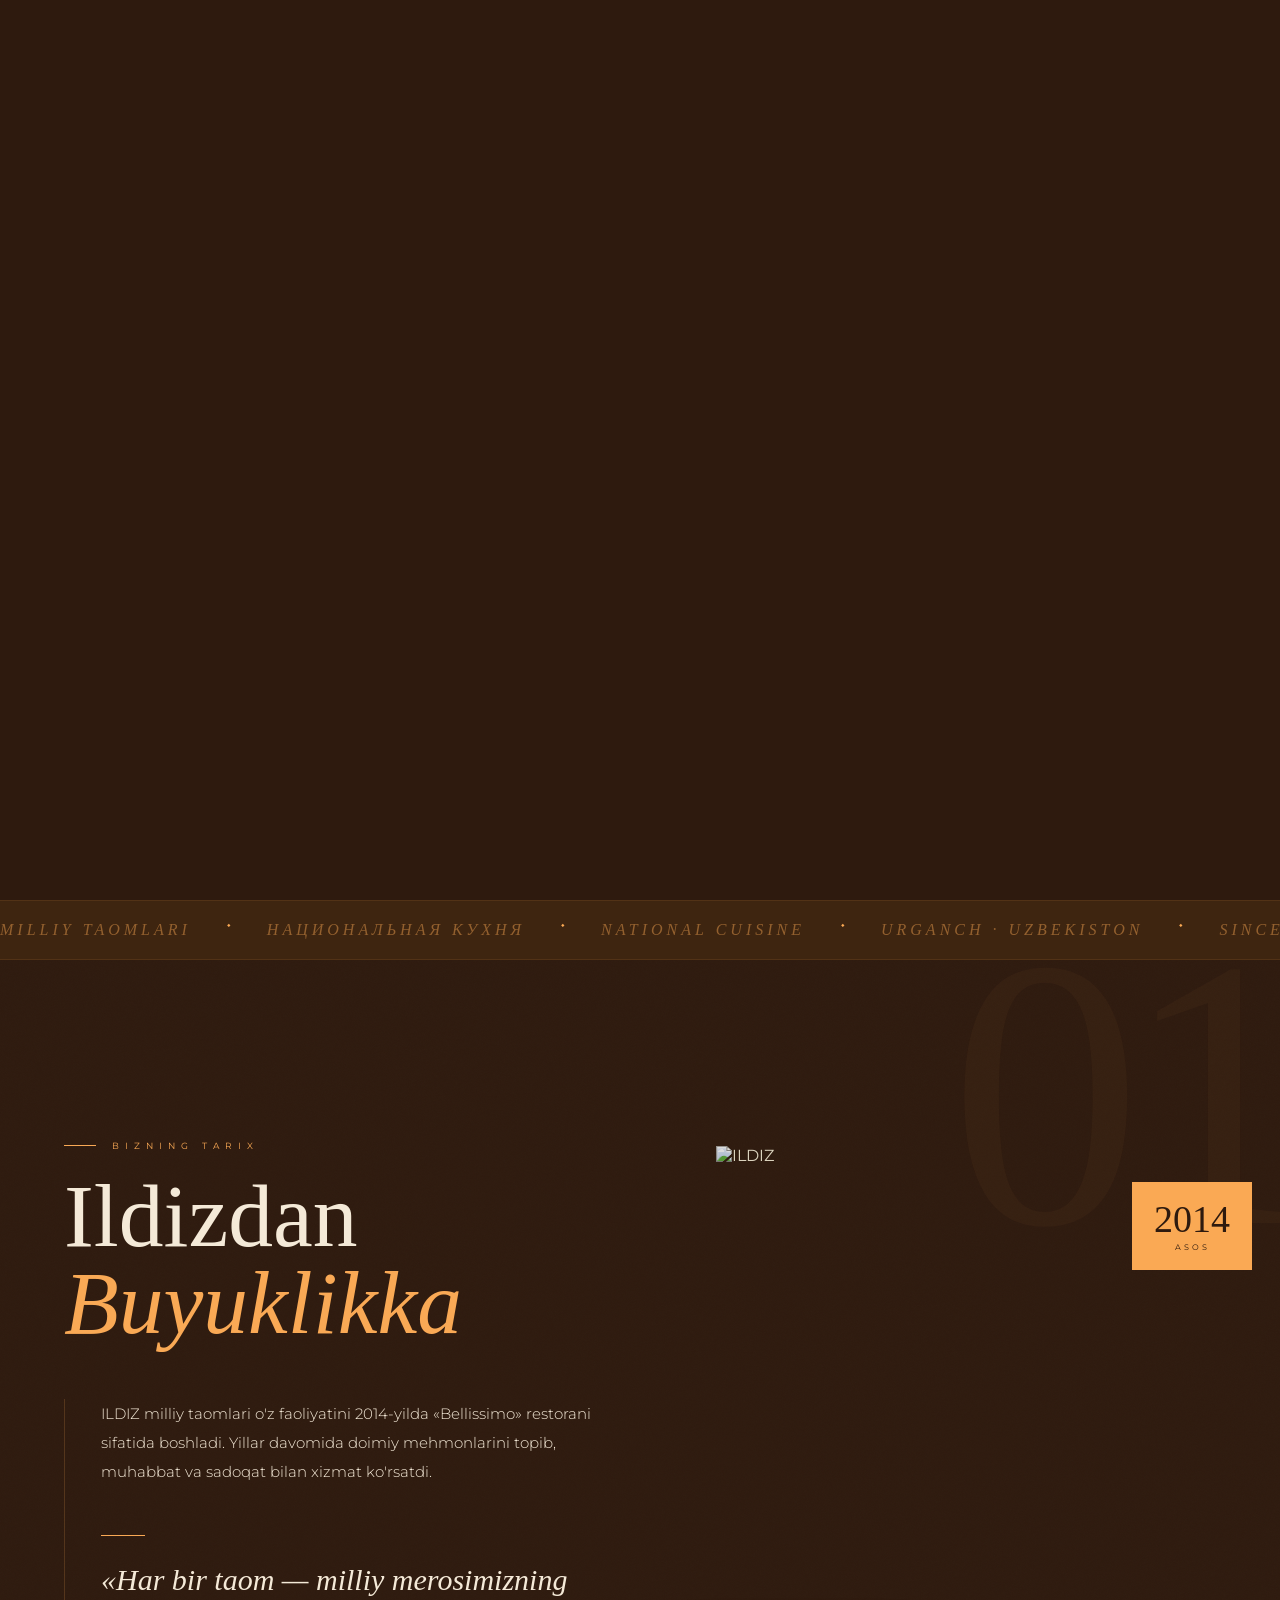
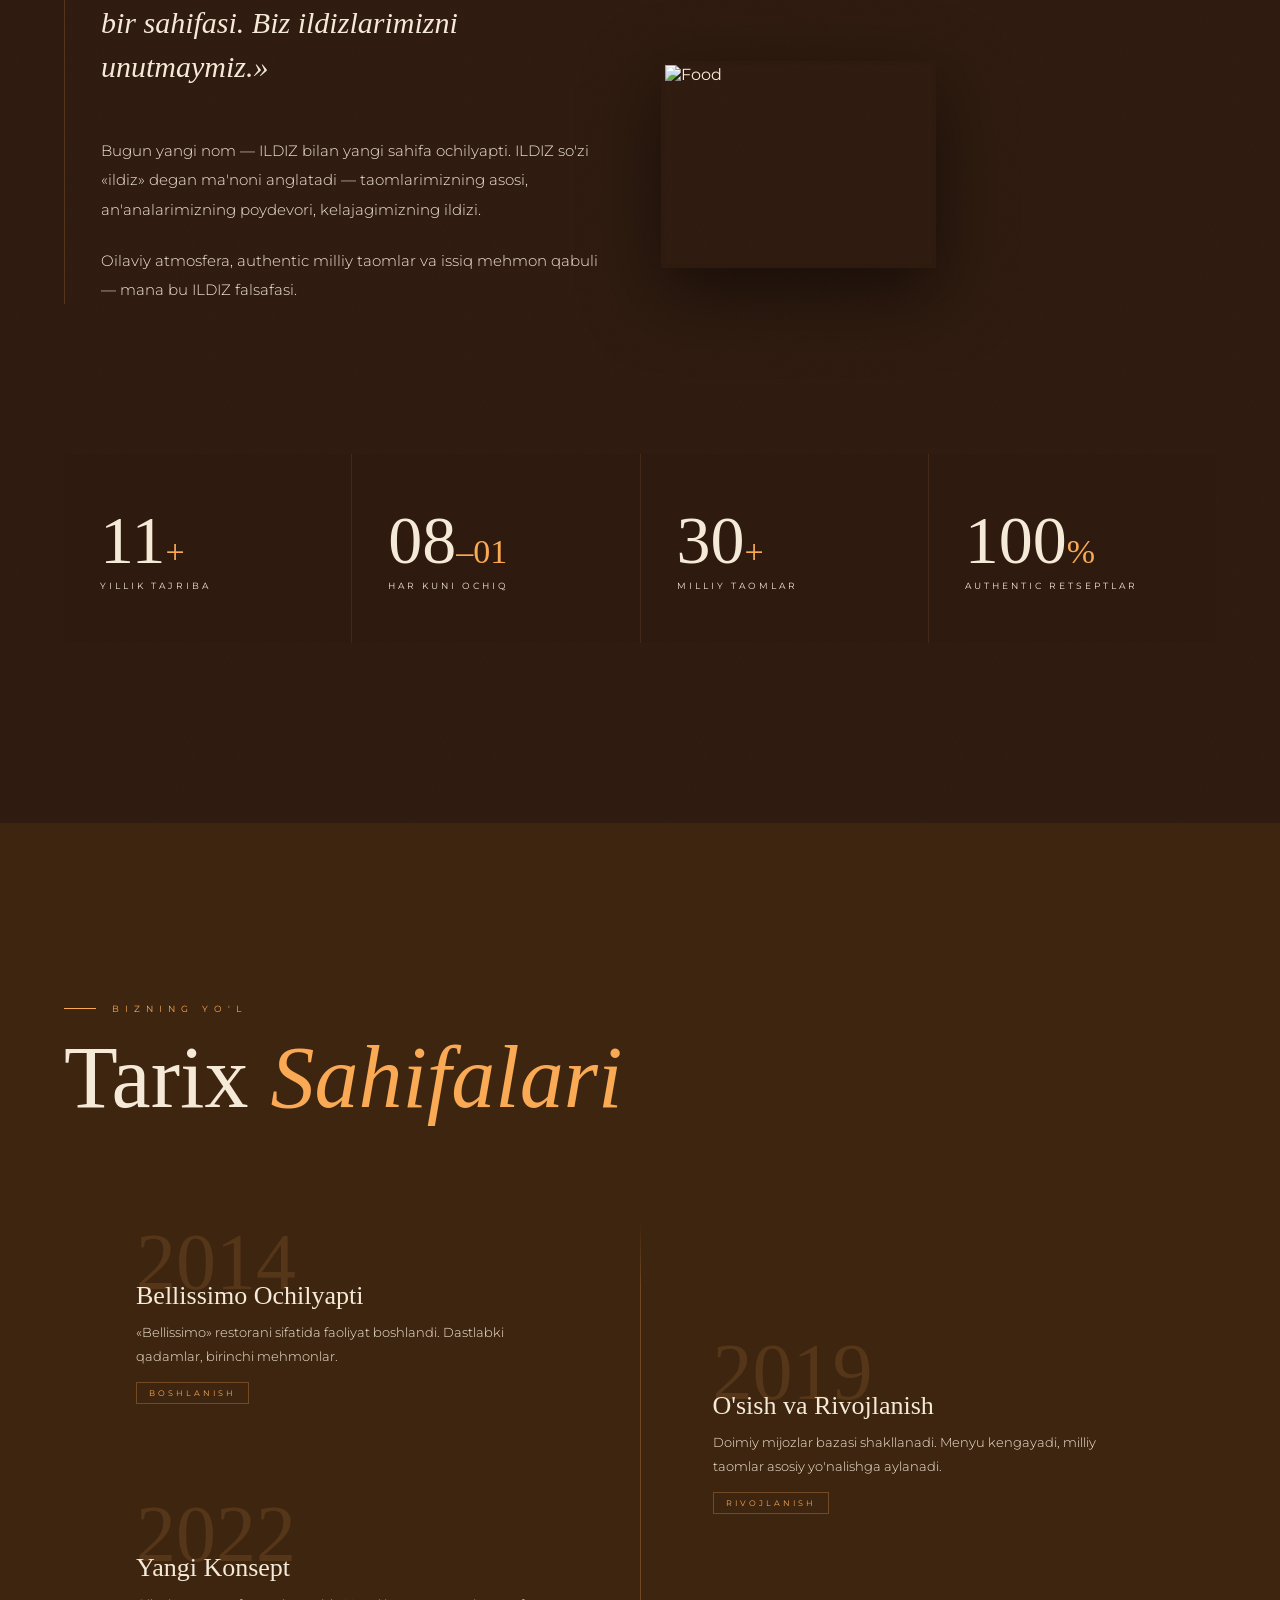
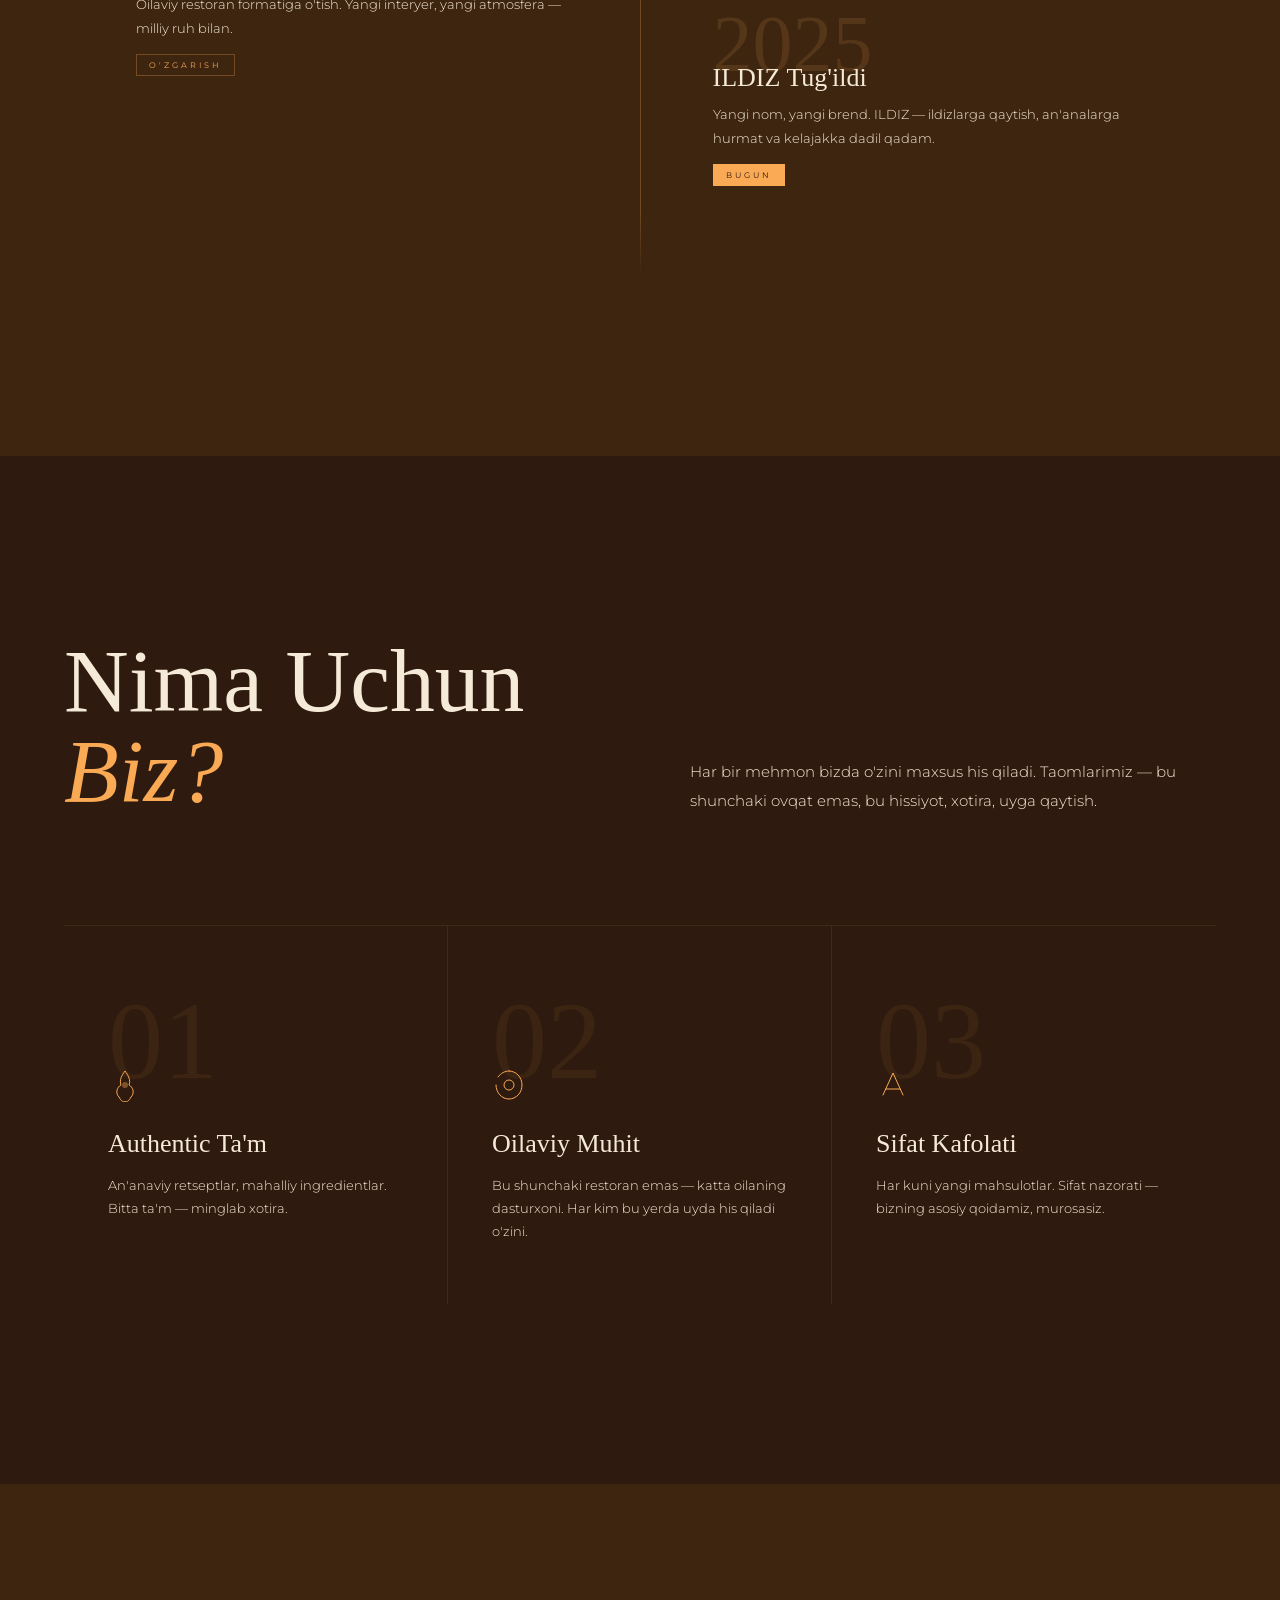
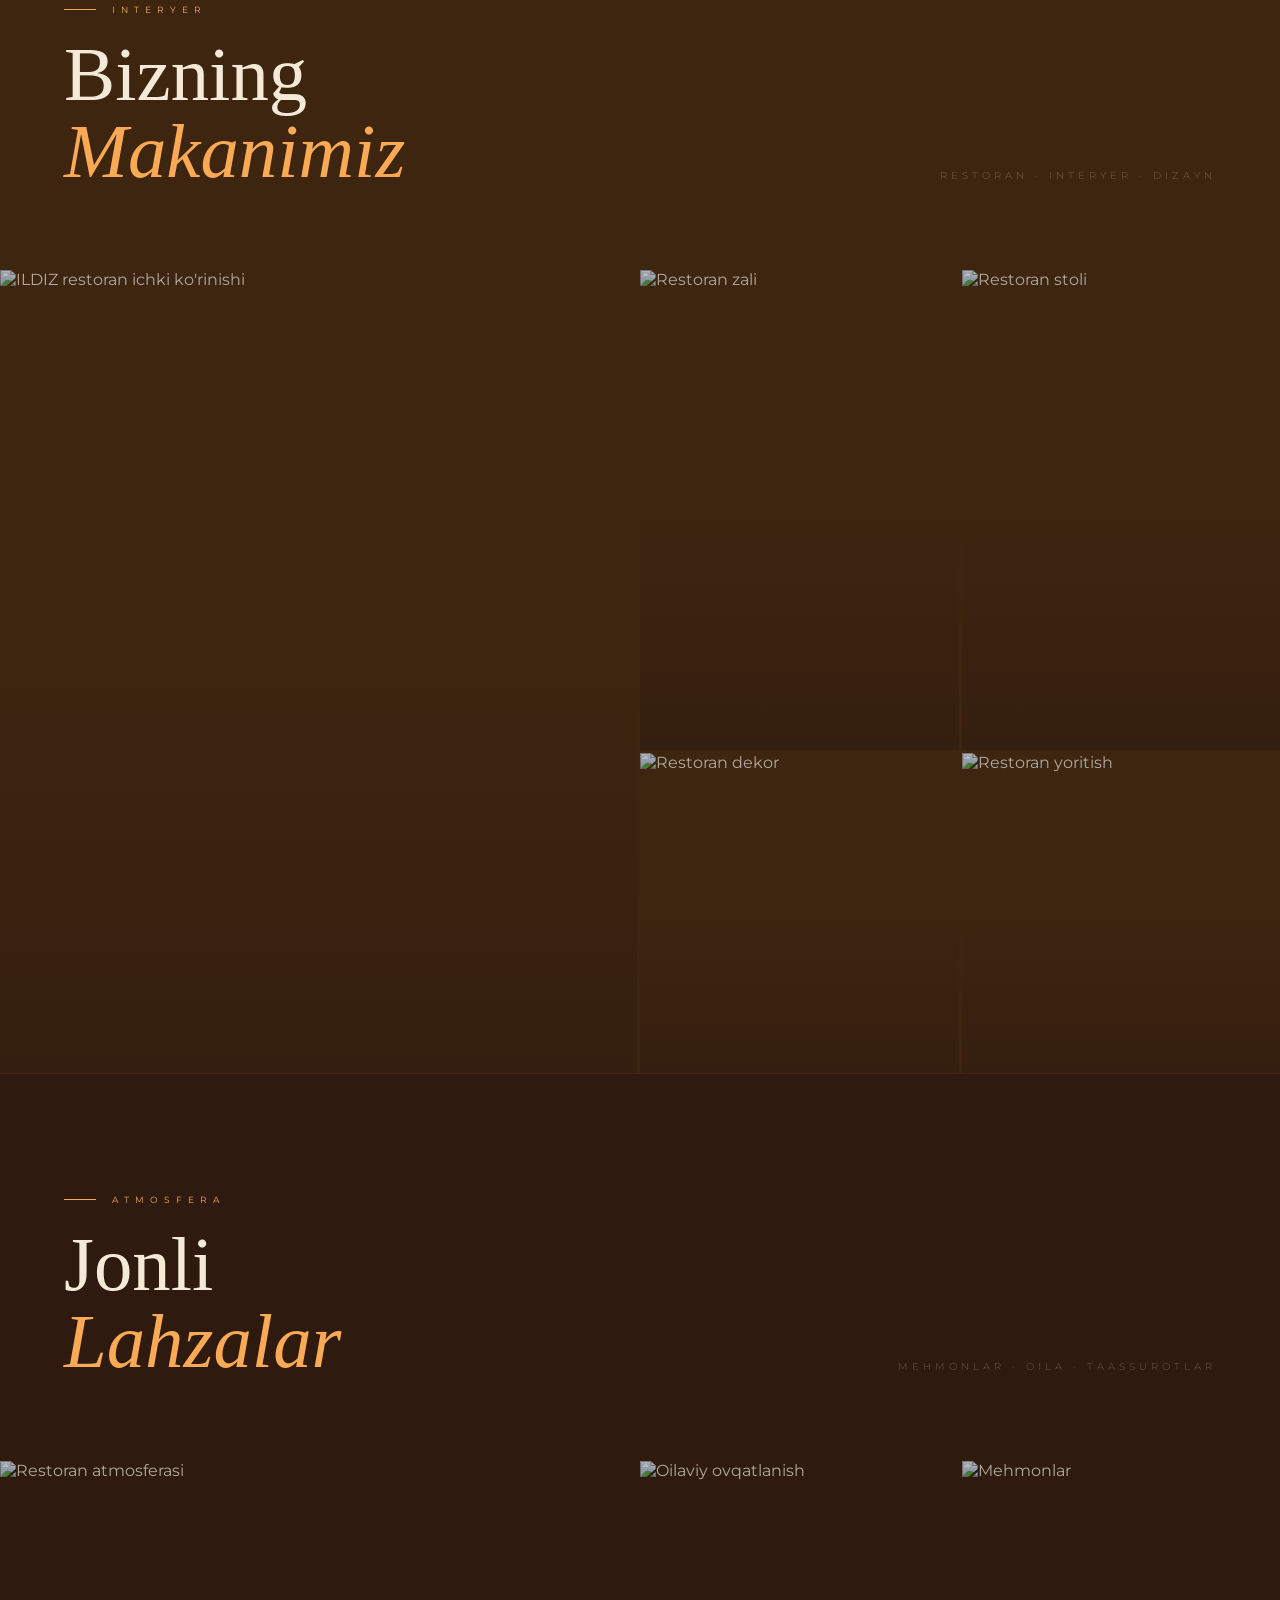
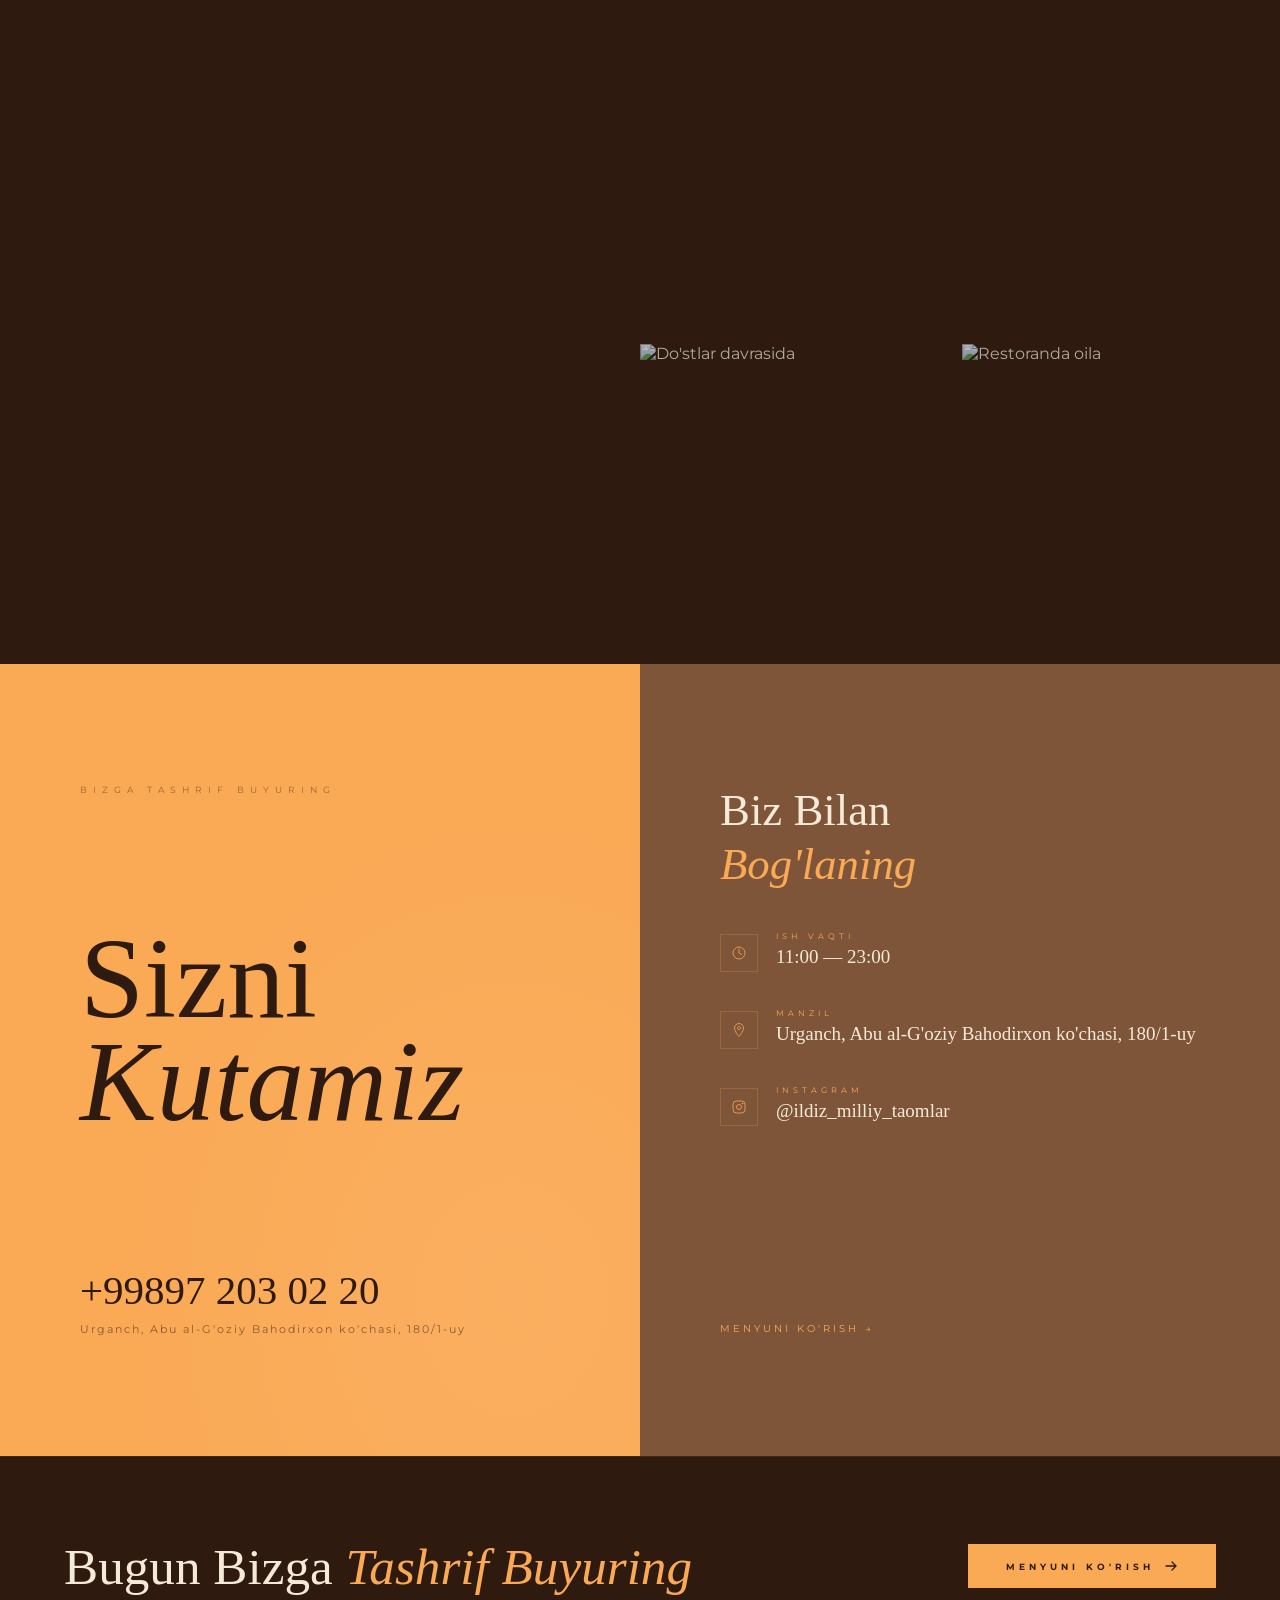
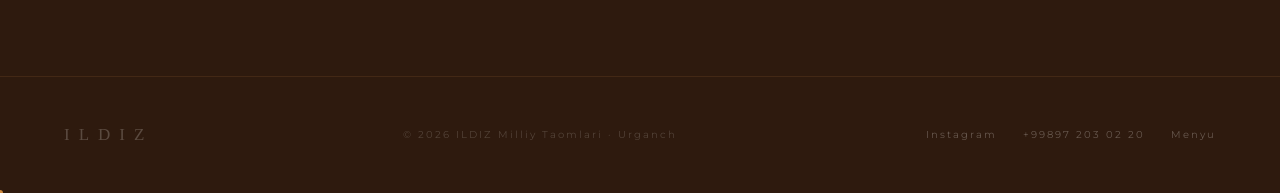
==== commit aba66762: "feat: Mobile layout, custom cursor fix, menu arrow navigation, and preloader voiceover" ====
--- a/index.html
+++ b/index.html
@@ -31,7 +31,7 @@
     <title>ILDIZ — Milliy Taomlari</title>
     <link rel="preconnect" href="https://fonts.googleapis.com">
     <link
-        href="https://fonts.googleapis.com/css2?family=Montserrat:wght@300;400;500;600;700&family=Pacifico&display=swap"
+        href="https://fonts.googleapis.com/css2?family=Montserrat:wght@300;400;500;600;700&family=Pacifico&family=Playfair+Display:ital,wght@0,400;0,500;0,600;0,700;1,400;1,500&display=swap"
         rel="stylesheet">
     <link href="https://fonts.cdnfonts.com/css/moret" rel="stylesheet">
     <link rel="stylesheet" href="shared.css">
@@ -180,22 +180,6 @@
             position: absolute;
             inset: 0;
             background: linear-gradient(to right, rgba(46, 26, 14, 0.94) 0%, rgba(46, 26, 14, 0.25) 55%, rgba(46, 26, 14, 0.65) 100%), linear-gradient(to top, rgba(46, 26, 14, 0.99) 0%, transparent 55%);
-        }
-
-        .h-vline {
-            position: absolute;
-            top: 0;
-            bottom: 0;
-            width: 1px;
-            background: linear-gradient(to bottom, transparent 8%, rgba(250, 169, 84, 0.18) 50%, transparent 92%);
-        }
-
-        .h-vline.l {
-            left: 64px;
-        }
-
-        .h-vline.r {
-            right: 64px;
         }
 
         .h-cont {
@@ -327,37 +311,6 @@
             color: var(--gold);
         }
 
-        .h-right {
-            text-align: right;
-            opacity: 0;
-            animation: fadeUp 0.7s ease 3.5s forwards;
-            padding-bottom: 8px;
-        }
-
-        .h-info {
-            margin-bottom: 28px;
-        }
-
-        .h-info:last-child {
-            margin-bottom: 0;
-        }
-
-        .h-info-l {
-            font-size: 8px;
-            letter-spacing: 4px;
-            text-transform: uppercase;
-            color: var(--gold);
-            margin-bottom: 6px;
-        }
-
-        .h-info-v {
-            font-family: 'Moret', serif;
-            font-size: 15px;
-            font-weight: 300;
-            color: var(--warm);
-            letter-spacing: 1px;
-        }
-
         .h-scroll {
             position: absolute;
             bottom: 48px;
@@ -431,7 +384,7 @@
         }
 
         .mqi {
-            font-family: 'Moret', serif;
+            font-family: var(--serif);
             font-size: 16px;
             font-weight: 300;
             letter-spacing: 4px;
@@ -468,7 +421,7 @@
             position: absolute;
             right: -0.04em;
             top: -0.15em;
-            font-family: 'Moret', serif;
+            font-family: var(--serif);
             font-size: clamp(220px, 30vw, 420px);
             font-weight: 300;
             color: rgba(250, 169, 84, 0.035);
@@ -508,7 +461,7 @@
         }
 
         .s-h2 {
-            font-family: 'Moret', serif;
+            font-family: var(--serif);
             font-size: clamp(52px, 7vw, 96px);
             font-weight: 300;
             line-height: 0.97;
@@ -540,7 +493,7 @@
 
         .s-pull {
             margin: 48px 0;
-            font-family: 'Moret', serif;
+            font-family: var(--serif);
             font-size: clamp(22px, 2.5vw, 30px);
             font-style: italic;
             font-weight: 300;
@@ -614,7 +567,7 @@
         }
 
         .s-yr-n {
-            font-family: 'Moret', serif;
+            font-family: var(--serif);
             font-size: 38px;
             font-weight: 500;
             line-height: 1;
@@ -667,7 +620,7 @@
         }
 
         .stat-n {
-            font-family: 'Moret', serif;
+            font-family: var(--serif);
             font-size: 68px;
             font-weight: 300;
             color: var(--warm);
@@ -703,7 +656,7 @@
         }
 
         .tl-h2 {
-            font-family: 'Moret', serif;
+            font-family: var(--serif);
             font-size: clamp(48px, 7vw, 88px);
             font-weight: 300;
             color: var(--warm);
@@ -748,7 +701,7 @@
         }
 
         .tl-ey {
-            font-family: 'Moret', serif;
+            font-family: var(--serif);
             font-size: 80px;
             font-weight: 300;
             color: rgba(250, 169, 84, 0.13);
@@ -757,7 +710,7 @@
         }
 
         .tl-et {
-            font-family: 'Moret', serif;
+            font-family: var(--serif);
             font-size: 26px;
             font-weight: 400;
             color: var(--warm);
@@ -810,7 +763,7 @@
         }
 
         .vals-h2 {
-            font-family: 'Moret', serif;
+            font-family: var(--serif);
             font-size: clamp(52px, 7vw, 96px);
             font-weight: 300;
             color: var(--warm);
@@ -859,7 +812,7 @@
         }
 
         .val-n {
-            font-family: 'Moret', serif;
+            font-family: var(--serif);
             font-size: 110px;
             font-weight: 300;
             color: rgba(250, 169, 84, 0.07);
@@ -873,7 +826,7 @@
         }
 
         .val-t {
-            font-family: 'Moret', serif;
+            font-family: var(--serif);
             font-size: 26px;
             font-weight: 400;
             color: var(--warm);
@@ -908,7 +861,7 @@
         }
 
         .gal-h2 {
-            font-family: 'Moret', serif;
+            font-family: var(--serif);
             font-size: clamp(48px, 6vw, 80px);
             font-weight: 300;
             color: var(--warm);
@@ -1177,7 +1130,7 @@
         }
 
         .con-h2 {
-            font-family: 'Moret', serif;
+            font-family: var(--serif);
             font-size: clamp(64px, 9vw, 120px);
             font-weight: 300;
             line-height: 0.9;
@@ -1191,7 +1144,7 @@
         }
 
         .con-phone {
-            font-family: 'Moret', serif;
+            font-family: var(--serif);
             font-size: clamp(26px, 3.2vw, 42px);
             font-weight: 400;
             color: var(--ink);
@@ -1224,7 +1177,7 @@
         }
 
         .con-r h3 {
-            font-family: 'Moret', serif;
+            font-family: var(--serif);
             font-size: clamp(30px, 3.5vw, 48px);
             font-weight: 300;
             color: var(--warm);
@@ -1269,7 +1222,7 @@
         }
 
         .ci-v {
-            font-family: 'Moret', serif;
+            font-family: var(--serif);
             font-size: 19px;
             font-weight: 300;
             color: var(--warm);
@@ -1307,7 +1260,7 @@
         }
 
         .cta-bar-txt {
-            font-family: 'Moret', serif;
+            font-family: var(--serif);
             font-size: clamp(30px, 4vw, 52px);
             font-weight: 300;
             color: var(--warm);
@@ -1328,7 +1281,7 @@
         }
 
         .ft-logo {
-            font-family: 'Moret', serif;
+            font-family: var(--serif);
             font-size: 17px;
             font-weight: 300;
             letter-spacing: 9px;
@@ -1508,13 +1461,6 @@
                 padding: 0 24px
             }
 
-            .h-right {
-                display: none
-            }
-
-            .h-vline {
-                display: none
-            }
 
             .s-small {
                 left: -16px;
@@ -2716,9 +2662,9 @@
                         data-l="en">Contact</span></a></li>
         </ul>
         <div class="nav-r">
-            <button class="lb on" onclick="sL('uz')">UZ</button>
-            <button class="lb" onclick="sL('ru')">RU</button>
-            <button class="lb" onclick="sL('en')">EN</button>
+            <button class="lb on" onclick="sL('uz')" aria-label="O'zbek tili">UZ</button>
+            <button class="lb" onclick="sL('ru')" aria-label="Русский язык">RU</button>
+            <button class="lb" onclick="sL('en')" aria-label="English language">EN</button>
         </div>
     </nav>
 
@@ -3049,14 +2995,14 @@
                 <div class="con-l-bg"></div>
                 <div class="con-ey"><span data-l="uz" class="on">Bizga Tashrif Buyuring</span><span data-l="ru">Посетите
                         Нас</span><span data-l="en">Visit Us</span></div>
-                <h2 class="con-h2"><span data-l="uz" class="on">Sizi<br><em>Kutamiz</em></span><span
+                <h2 class="con-h2"><span data-l="uz" class="on">Sizni<br><em>Kutamiz</em></span><span
                         data-l="ru">Ждём<br><em>Вас</em></span><span data-l="en">We Await<br><em>You</em></span></h2>
                 <div>
                     <a href="tel:+998972030220" class="con-phone">+99897 203 02 20</a>
                     <div class="con-addr">
-                        <span data-l="uz" class="on">Urganch, Abu al-G'oziy Bahodirxon ko'chasi, 80-uy</span>
-                        <span data-l="ru">Ургенч, ул. Абу л-Гази Бахадур-хана, дом 80</span>
-                        <span data-l="en">Urganch, Abu al-Ghazi Bahadur Khan st., 80</span>
+                        <span data-l="uz" class="on">Urganch, Abu al-G'oziy Bahodirxon ko'chasi, 180/1-uy</span>
+                        <span data-l="ru">Ургенч, ул. Абу л-Гази Бахадур-хана, дом 180/1</span>
+                        <span data-l="en">Urganch, Abu al-Ghazi Bahadur Khan st., 180/1</span>
                     </div>
                 </div>
             </div>
@@ -3089,9 +3035,9 @@
                                         data-l="ru">Адрес</span><span data-l="en">Address</span></div>
                                 <div class="ci-v">
                                     <span data-l="uz" class="on">Urganch, Abu al-G'oziy Bahodirxon ko'chasi,
-                                        80-uy</span>
-                                    <span data-l="ru">Ургенч, ул. Абу л-Гази Бахадур-хана, дом 80</span>
-                                    <span data-l="en">Urganch, Abu al-Ghazi Bahadur Khan st., 80</span>
+                                        180/1-uy</span>
+                                    <span data-l="ru">Ургенч, ул. Абу л-Гази Бахадур-хана, дом 180/1</span>
+                                    <span data-l="en">Urganch, Abu al-Ghazi Bahadur Khan st., 180/1</span>
                                 </div>
                             </div>
                         </div>
--- a/shared.css
+++ b/shared.css
@@ -9,8 +9,13 @@
     --warm: #F5EAD8;
     --muted: rgba(237, 224, 212, 0.85);
     --muted2: rgba(237, 224, 212, 0.22);
-    --card: #5A3A20;
+    --card: #3E2510;
     --card2: #4A2E18;
+    --serif: 'Moret', serif;
+}
+
+html.lang-ru {
+    --serif: 'Playfair Display', serif;
 }
 
 * {
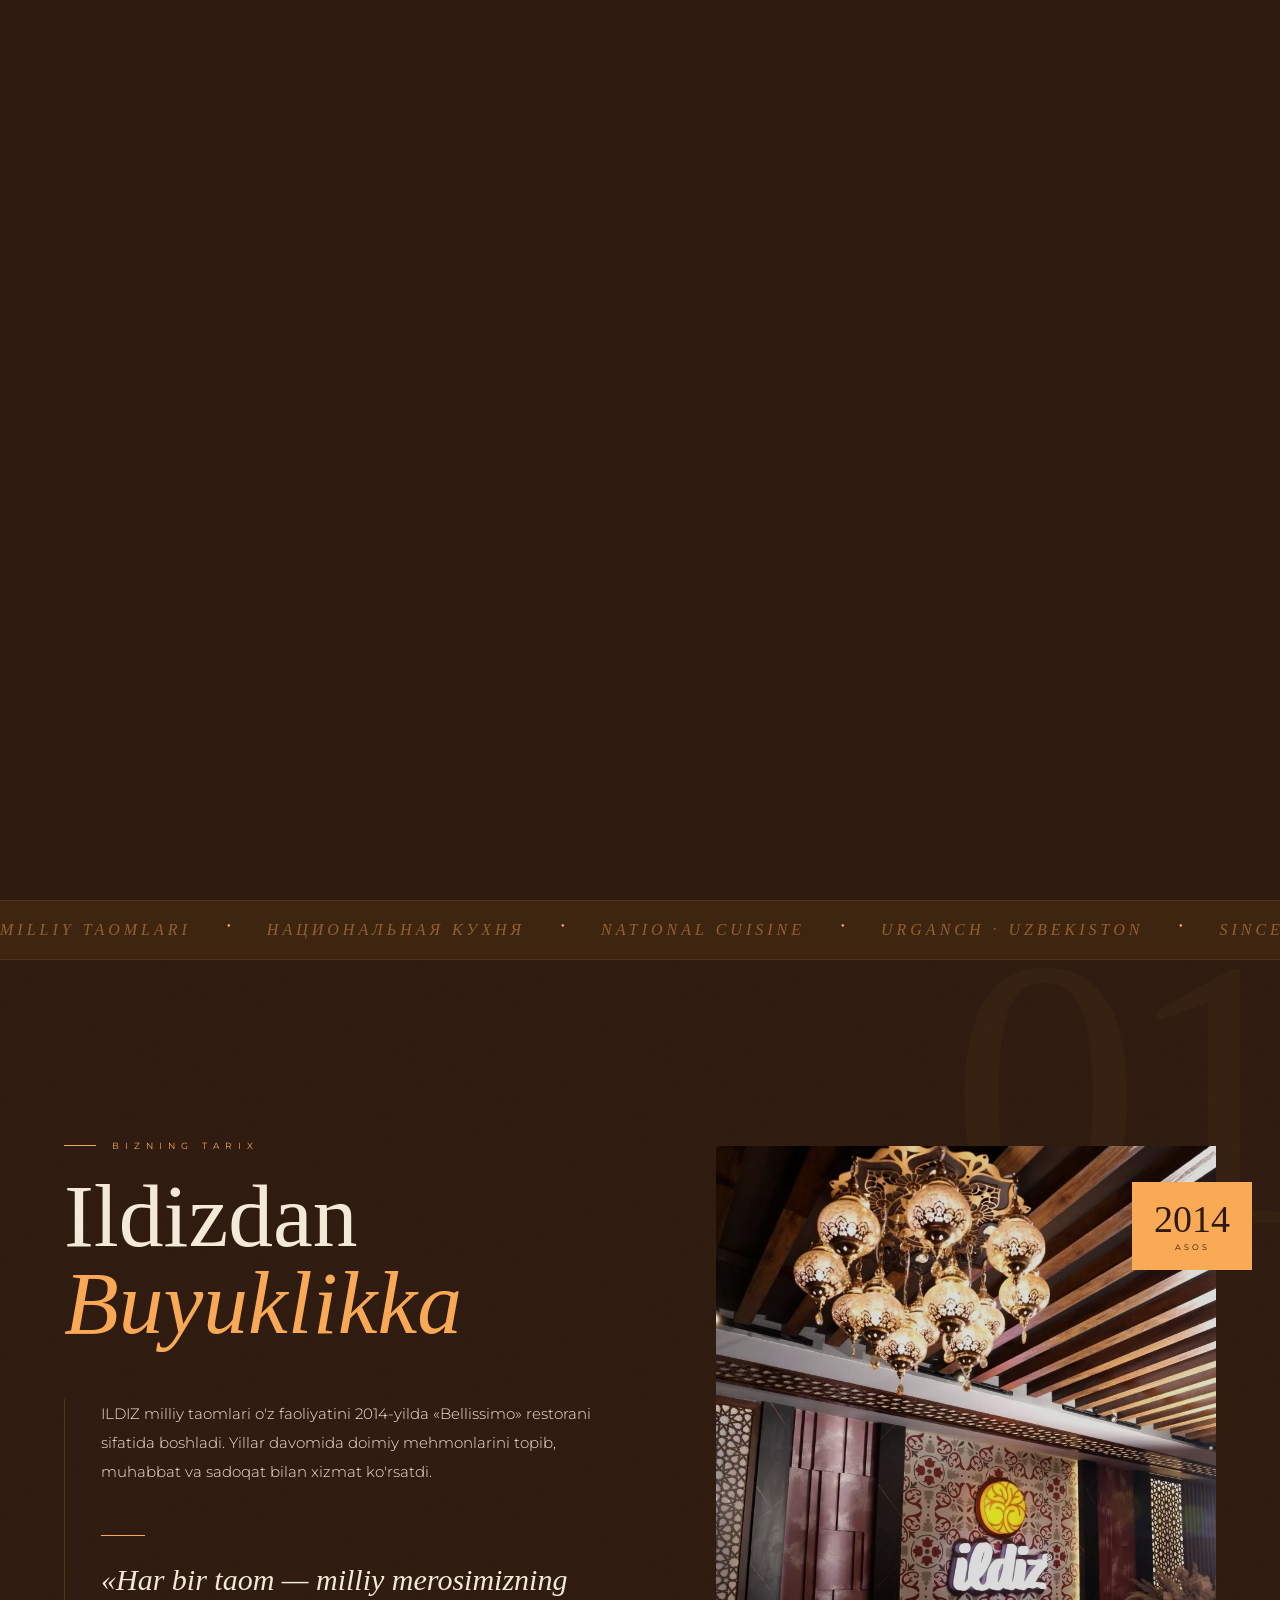
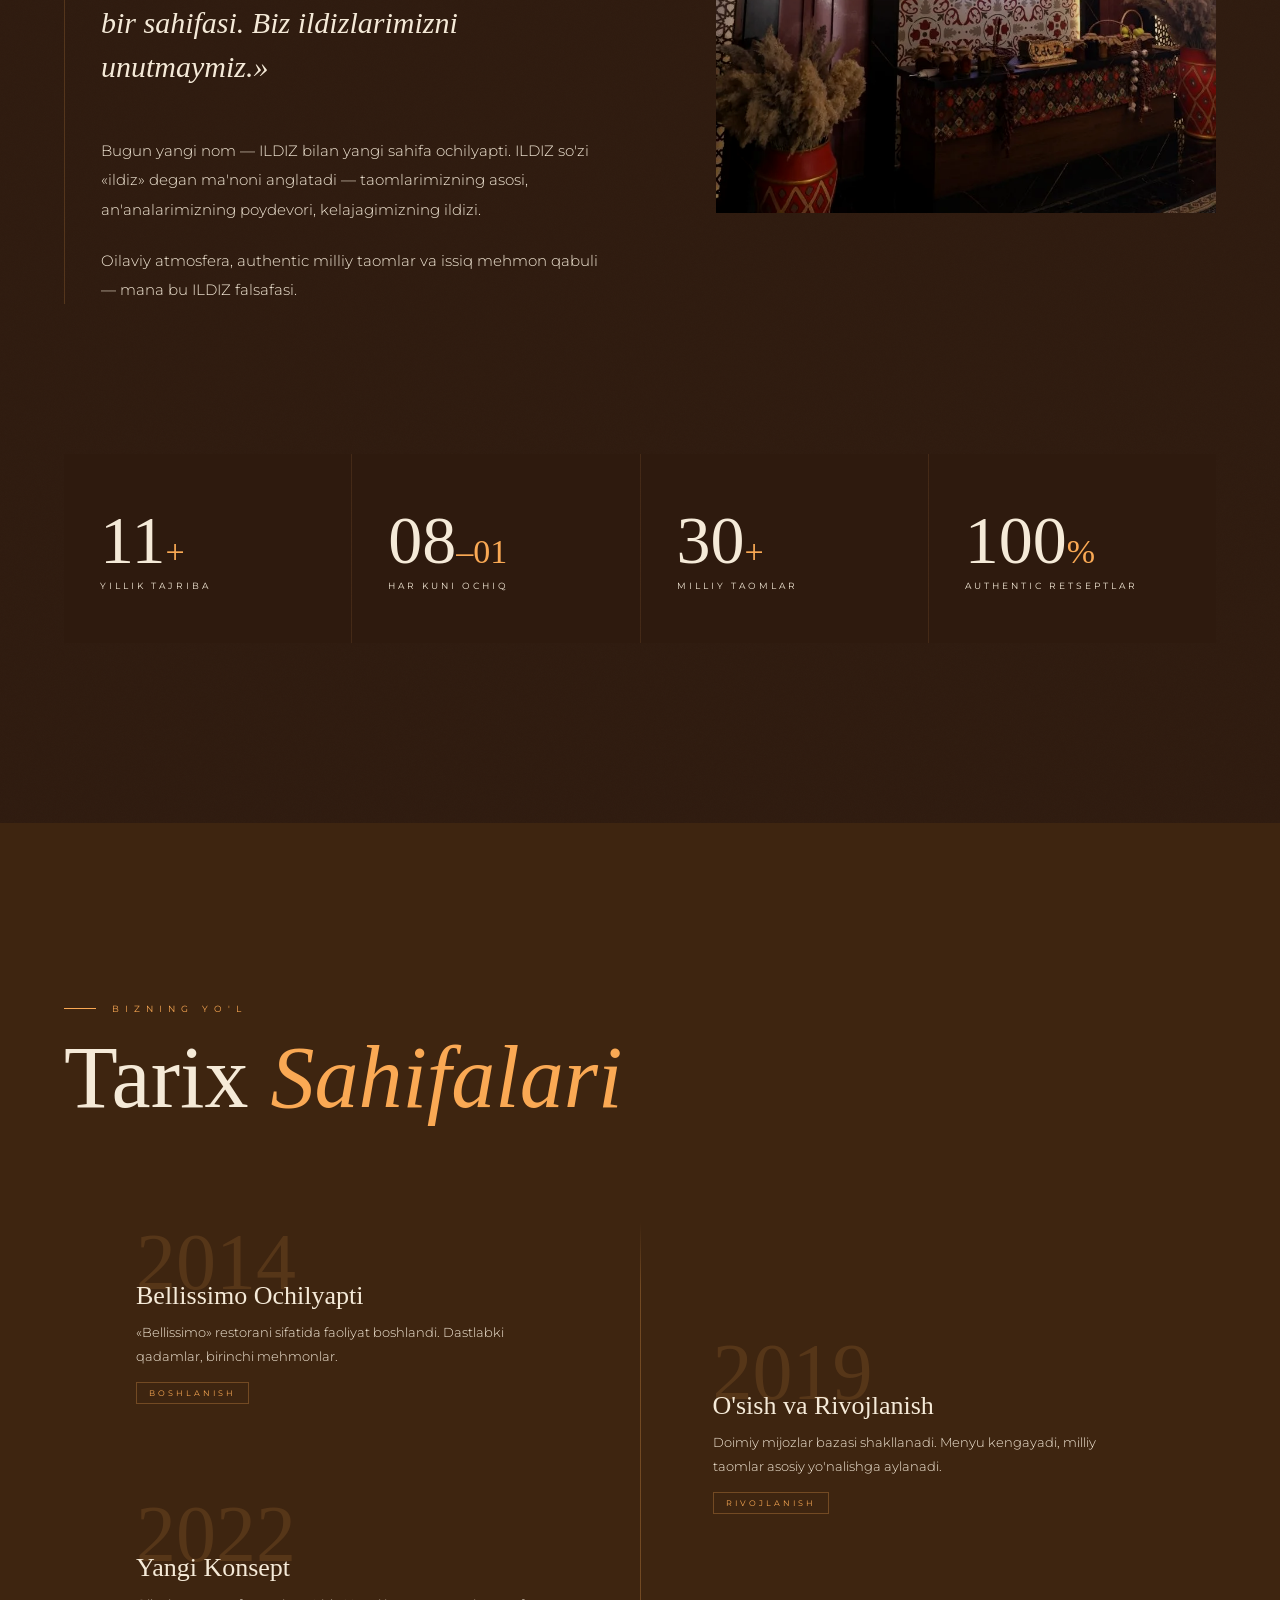
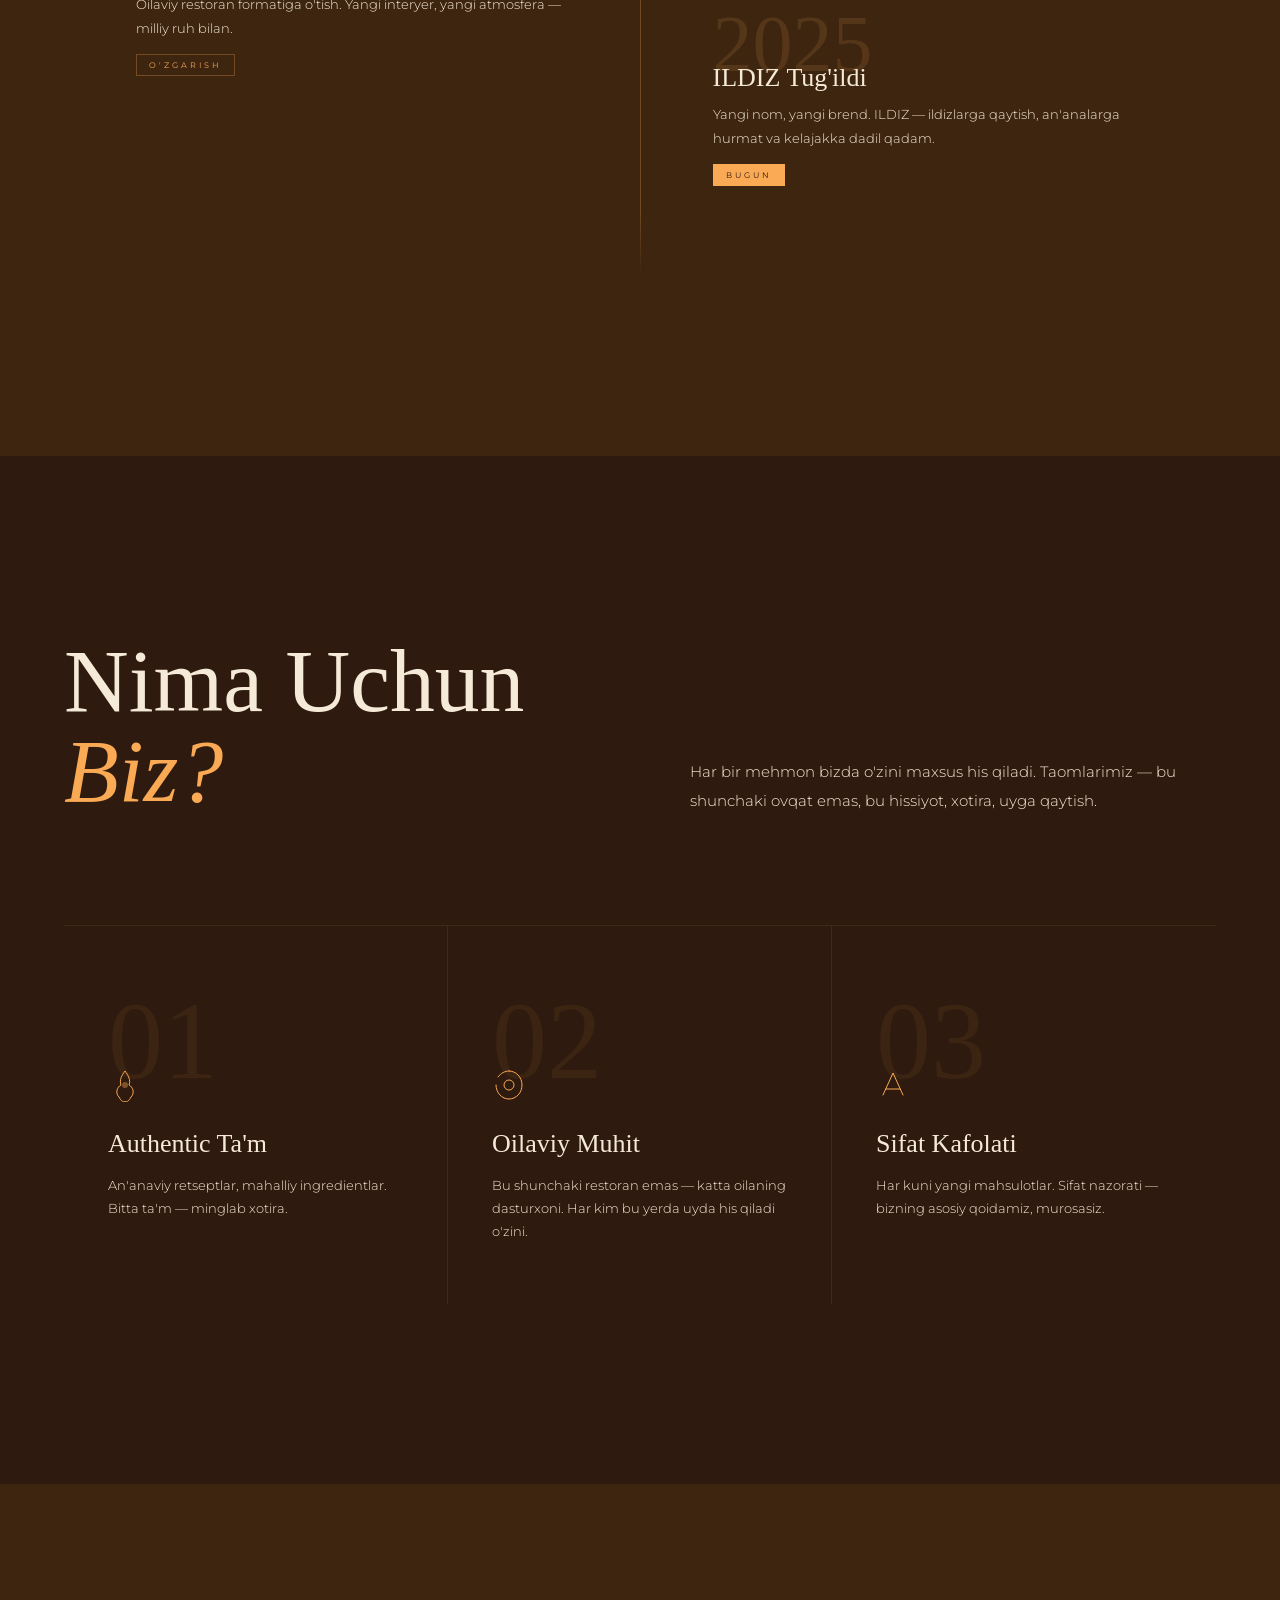
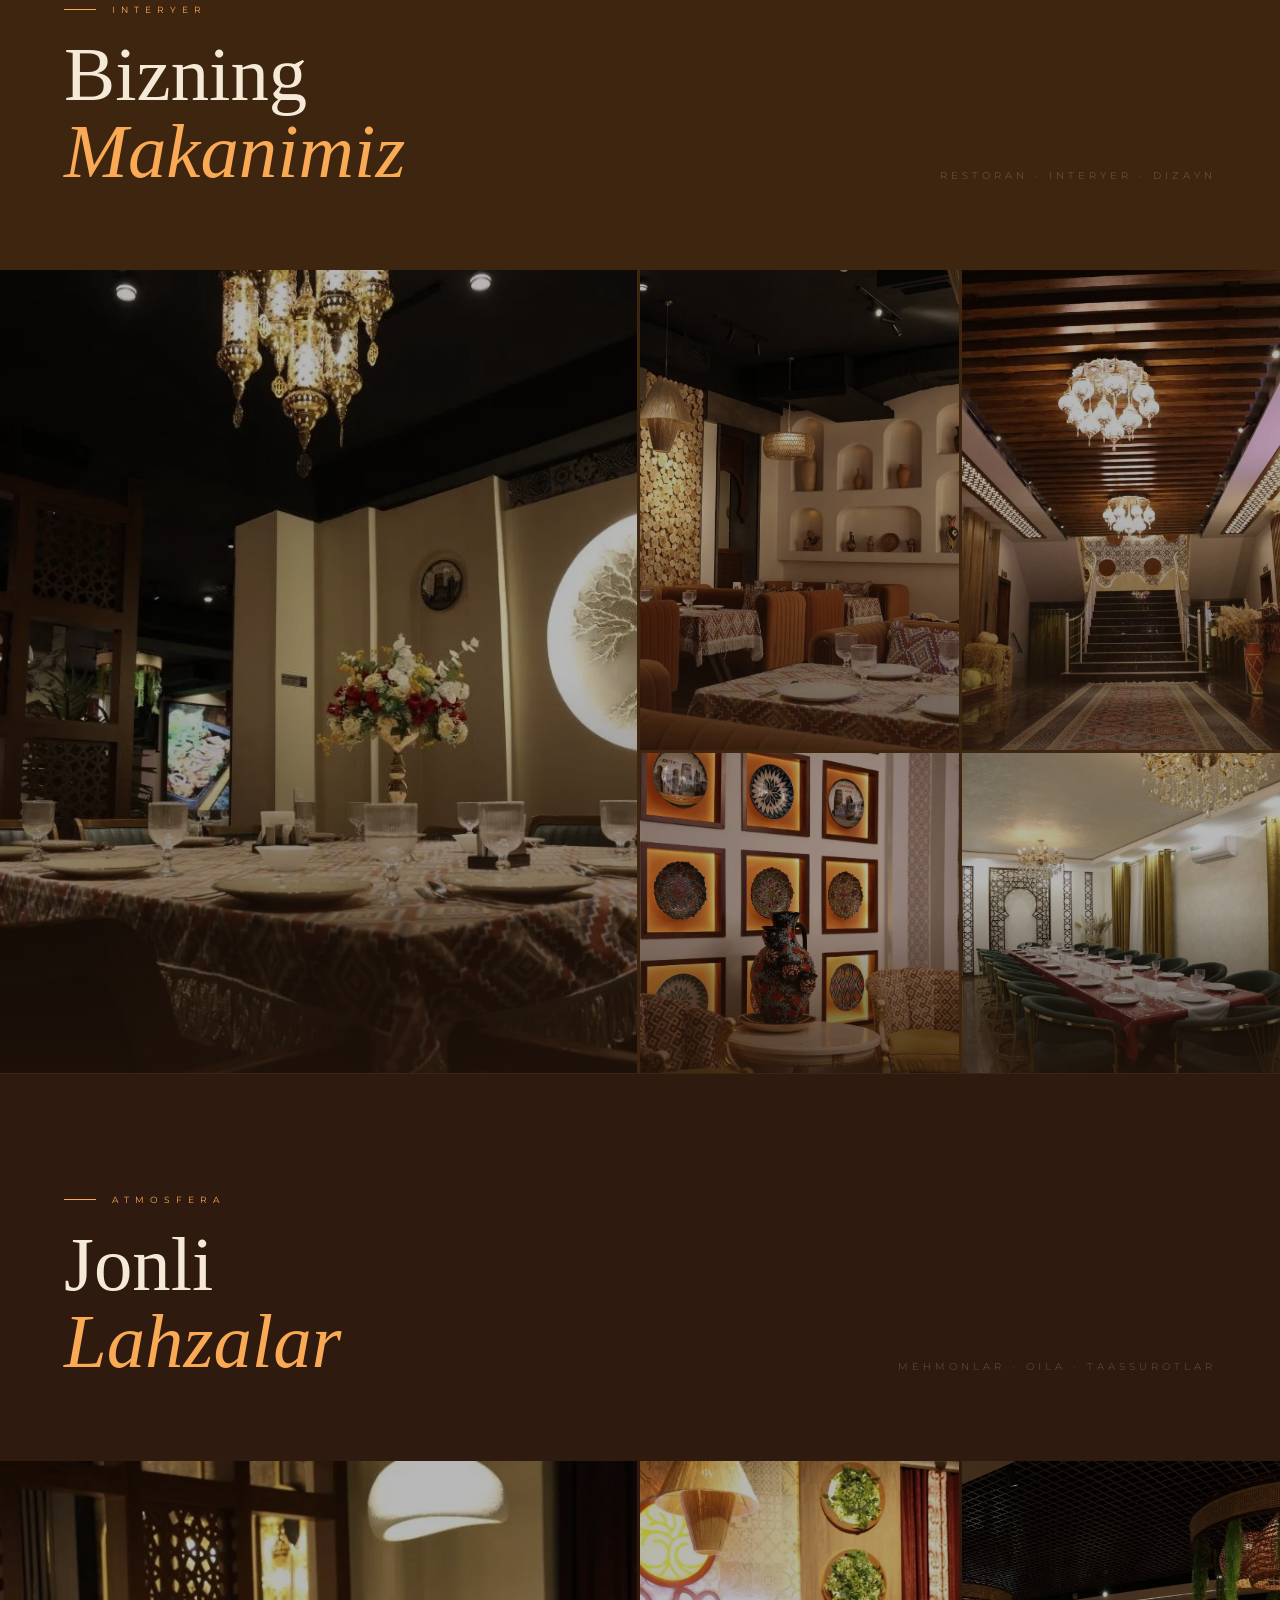
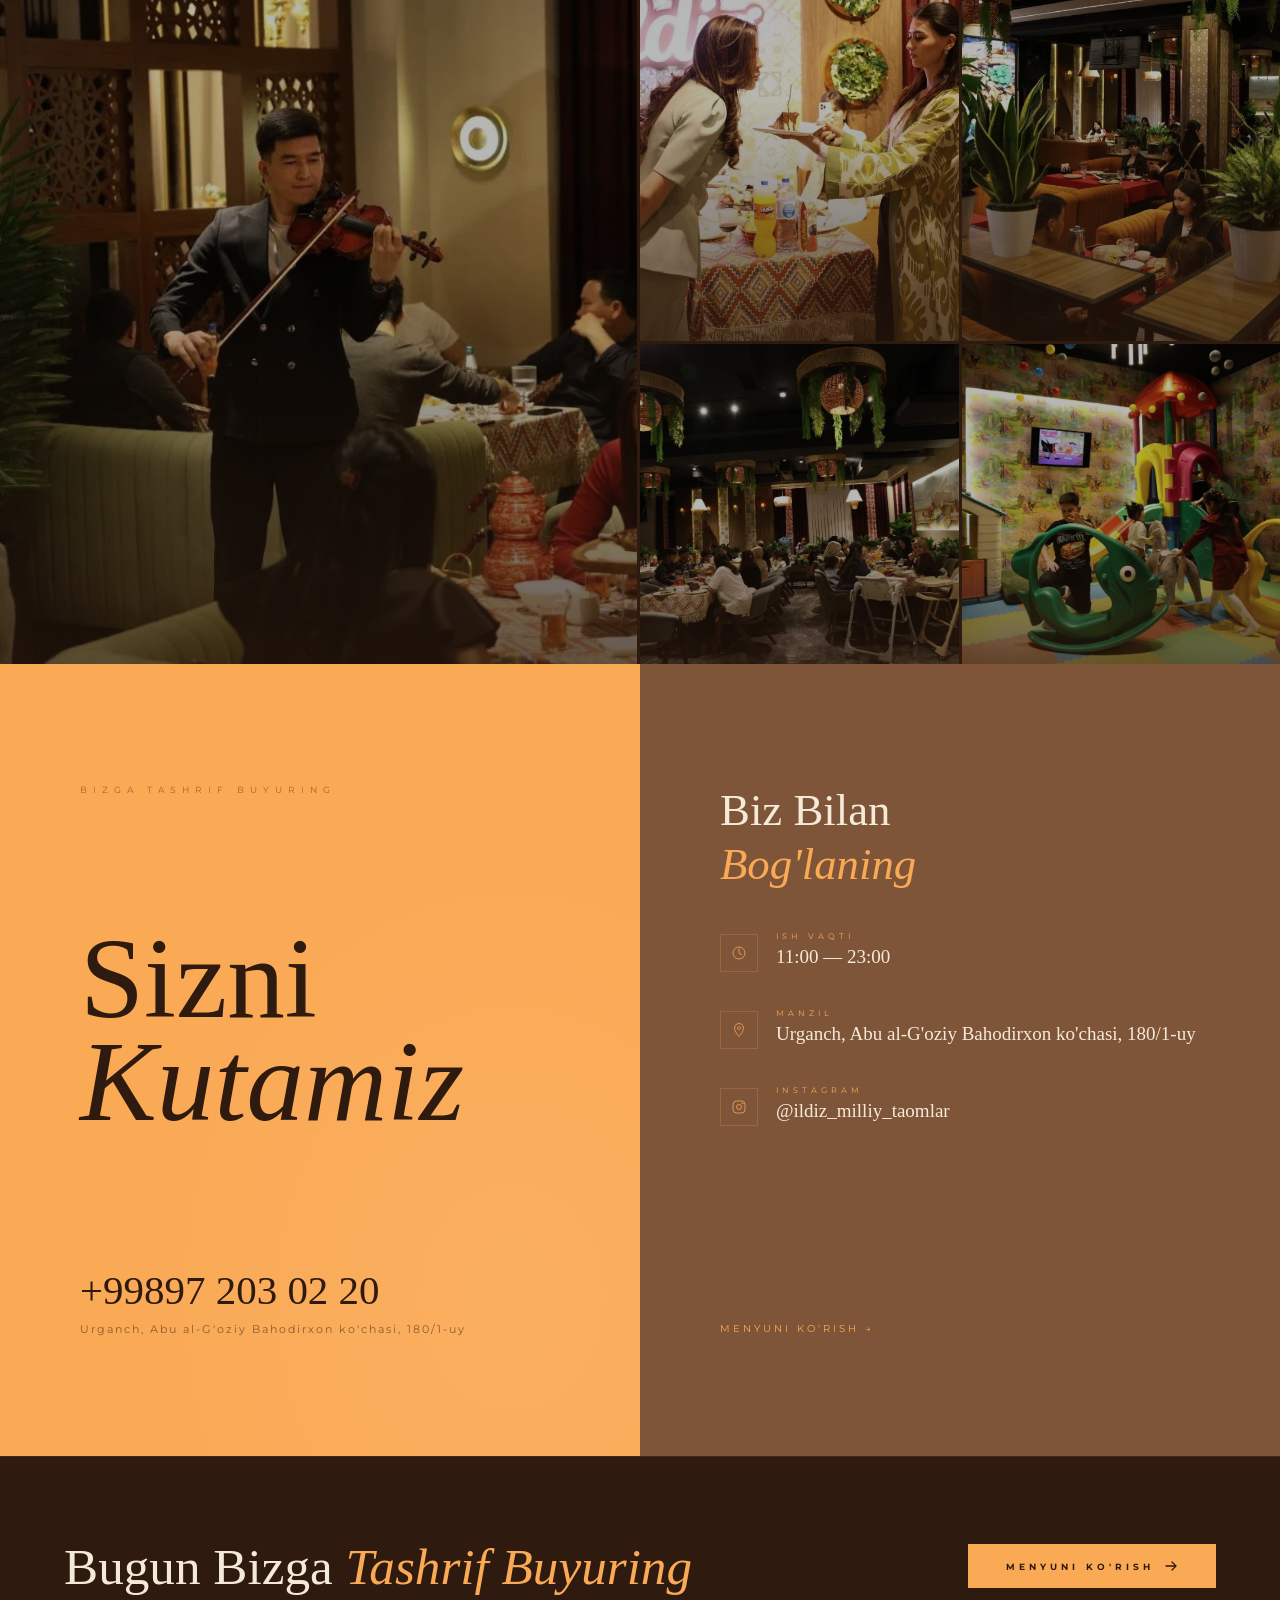
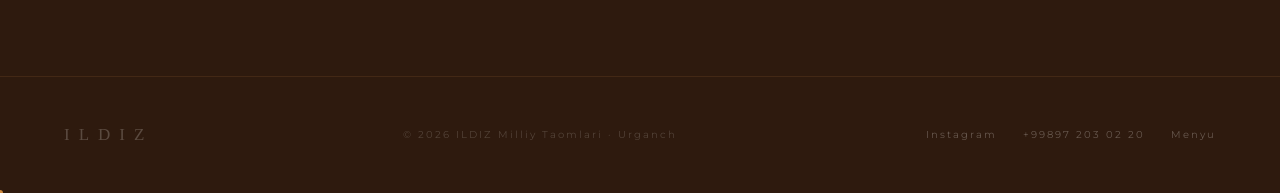
==== commit 85cd3da7: "Главная: свои фото (hero, история, галереи) вместо Unsplash Made-with: Cursor" ====
--- a/index.html
+++ b/index.html
@@ -4,8 +4,10 @@
 <head>
     <meta charset="UTF-8">
     <meta name="viewport" content="width=device-width, initial-scale=1.0">
-    <meta name="description" content="ILDIZ — Milliy taomlari restoran Urganchda. Oilaviy restoran, milliy taomlar, autentik retseptlar. 2014-yildan beri.">
-    <meta name="keywords" content="ILDIZ, ildiz, restoran, Urganch, milliy taomlar, ozbek oshxonasi, oilaviy restoran, national cuisine, Urgench">
+    <meta name="description"
+        content="ILDIZ — Milliy taomlari restoran Urganchda. Oilaviy restoran, milliy taomlar, autentik retseptlar. 2014-yildan beri.">
+    <meta name="keywords"
+        content="ILDIZ, ildiz, restoran, Urganch, milliy taomlar, ozbek oshxonasi, oilaviy restoran, national cuisine, Urgench">
     <meta name="author" content="ILDIZ Milliy Taomlari">
     <meta name="theme-color" content="#2E1A0E">
     <meta name="color-scheme" content="dark">
@@ -14,7 +16,8 @@
     <!-- Open Graph -->
     <meta property="og:type" content="website">
     <meta property="og:title" content="ILDIZ — Milliy Taomlari | Urganch">
-    <meta property="og:description" content="Oilaviy restoran Urganchda. Milliy taomlar, autentik retseptlar, yangi mahsulotlar. 2014-yildan beri.">
+    <meta property="og:description"
+        content="Oilaviy restoran Urganchda. Milliy taomlar, autentik retseptlar, yangi mahsulotlar. 2014-yildan beri.">
     <meta property="og:url" content="https://kamoladdin808.github.io/ildiz/">
     <meta property="og:site_name" content="ILDIZ">
     <meta property="og:locale" content="uz_UZ">
@@ -2671,8 +2674,7 @@
     <!-- HERO -->
     <section id="hero">
         <div class="h-bg"></div>
-        <div class="h-img"><img src="https://images.unsplash.com/photo-1414235077428-338989a2e8c0?w=1800&q=85" alt=""
-                fetchpriority="high" decoding="async">
+        <div class="h-img"><img src="fon_ildiz_1.webp" alt="" fetchpriority="high" decoding="async">
         </div>
         <div class="h-vig"></div>
 
@@ -2770,12 +2772,7 @@
                     <div class="s-yr"><span class="s-yr-n">2014</span><span class="s-yr-l"><span data-l="uz"
                                 class="on">Asos</span><span data-l="ru">Основан</span><span
                                 data-l="en">Founded</span></span></div>
-                    <div class="s-big"><img src="https://images.unsplash.com/photo-1555396273-367ea4eb4db5?w=700&q=85"
-                            alt="ILDIZ" loading="lazy"></div>
-                    <div class="s-small"><img
-                            src="https://images.unsplash.com/photo-1504674900247-0877df9cc836?w=500&q=80" alt="Food"
-                            loading="lazy">
-                    </div>
+                    <div class="s-big"><img src="ildiz_history.webp" alt="ILDIZ" loading="lazy"></div>
                 </div>
             </div>
         </div>
@@ -2947,16 +2944,12 @@
                     Design</span></div>
         </div>
         <div class="gg">
-            <div class="gi"><img src="https://images.unsplash.com/photo-1517248135467-4c7edcad34c4?w=900&q=85"
-                    alt="ILDIZ restoran ichki ko'rinishi" loading="lazy"></div>
-            <div class="gi"><img src="https://images.unsplash.com/photo-1559329007-40df8a9345d8?w=600&q=85"
-                    alt="Restoran zali" loading="lazy"></div>
-            <div class="gi"><img src="https://images.unsplash.com/photo-1552566626-52f8b828add9?w=600&q=85"
-                    alt="Restoran stoli" loading="lazy"></div>
-            <div class="gi"><img src="https://images.unsplash.com/photo-1537047902294-62a40c20a6ae?w=600&q=85"
-                    alt="Restoran dekor" loading="lazy"></div>
-            <div class="gi"><img src="https://images.unsplash.com/photo-1466978913421-dad2ebd01d17?w=600&q=85"
-                    alt="Restoran yoritish" loading="lazy"></div>
+            <div class="gi"><img src="nashe_prostranstvo_1.webp" alt="ILDIZ restoran ichki ko'rinishi" loading="lazy">
+            </div>
+            <div class="gi"><img src="nashe_prostranstvo_2.webp" alt="Restoran zali" loading="lazy"></div>
+            <div class="gi"><img src="nashe_prostranstvo_3.webp" alt="Restoran stoli" loading="lazy"></div>
+            <div class="gi"><img src="nashe_prostranstvo_4.webp" alt="Restoran dekor" loading="lazy"></div>
+            <div class="gi"><img src="nashe_prostranstvo_5.webp" alt="Restoran yoritish" loading="lazy"></div>
         </div>
     </section>
 
@@ -2975,16 +2968,11 @@
                     Impressions</span></div>
         </div>
         <div class="gg">
-            <div class="gi"><img src="https://images.unsplash.com/photo-1414235077428-338989a2e8c0?w=900&q=85"
-                    alt="Restoran atmosferasi" loading="lazy"></div>
-            <div class="gi"><img src="https://images.unsplash.com/photo-1529543544282-ea57407bc2e3?w=600&q=85"
-                    alt="Oilaviy ovqatlanish" loading="lazy"></div>
-            <div class="gi"><img src="https://images.unsplash.com/photo-1543353071-873f17a7a088?w=600&q=85"
-                    alt="Mehmonlar" loading="lazy"></div>
-            <div class="gi"><img src="https://images.unsplash.com/photo-1600891964599-f94d51f5bde3?w=600&q=85"
-                    alt="Do'stlar davrasida" loading="lazy"></div>
-            <div class="gi"><img src="https://images.unsplash.com/photo-1515669097368-22e68427d265?w=600&q=85"
-                    alt="Restoranda oila" loading="lazy"></div>
+            <div class="gi"><img src="jivie_momenti_1.webp" alt="Restoran atmosferasi" loading="lazy"></div>
+            <div class="gi"><img src="jivie_momenti_2.webp" alt="Oilaviy ovqatlanish" loading="lazy"></div>
+            <div class="gi"><img src="jivie_momenti_3.webp" alt="Mehmonlar" loading="lazy"></div>
+            <div class="gi"><img src="jivie_momenti_4.webp" alt="Do'stlar davrasida" loading="lazy"></div>
+            <div class="gi"><img src="jivie_momenti_5.webp" alt="Restoranda oila" loading="lazy"></div>
         </div>
     </section>
 
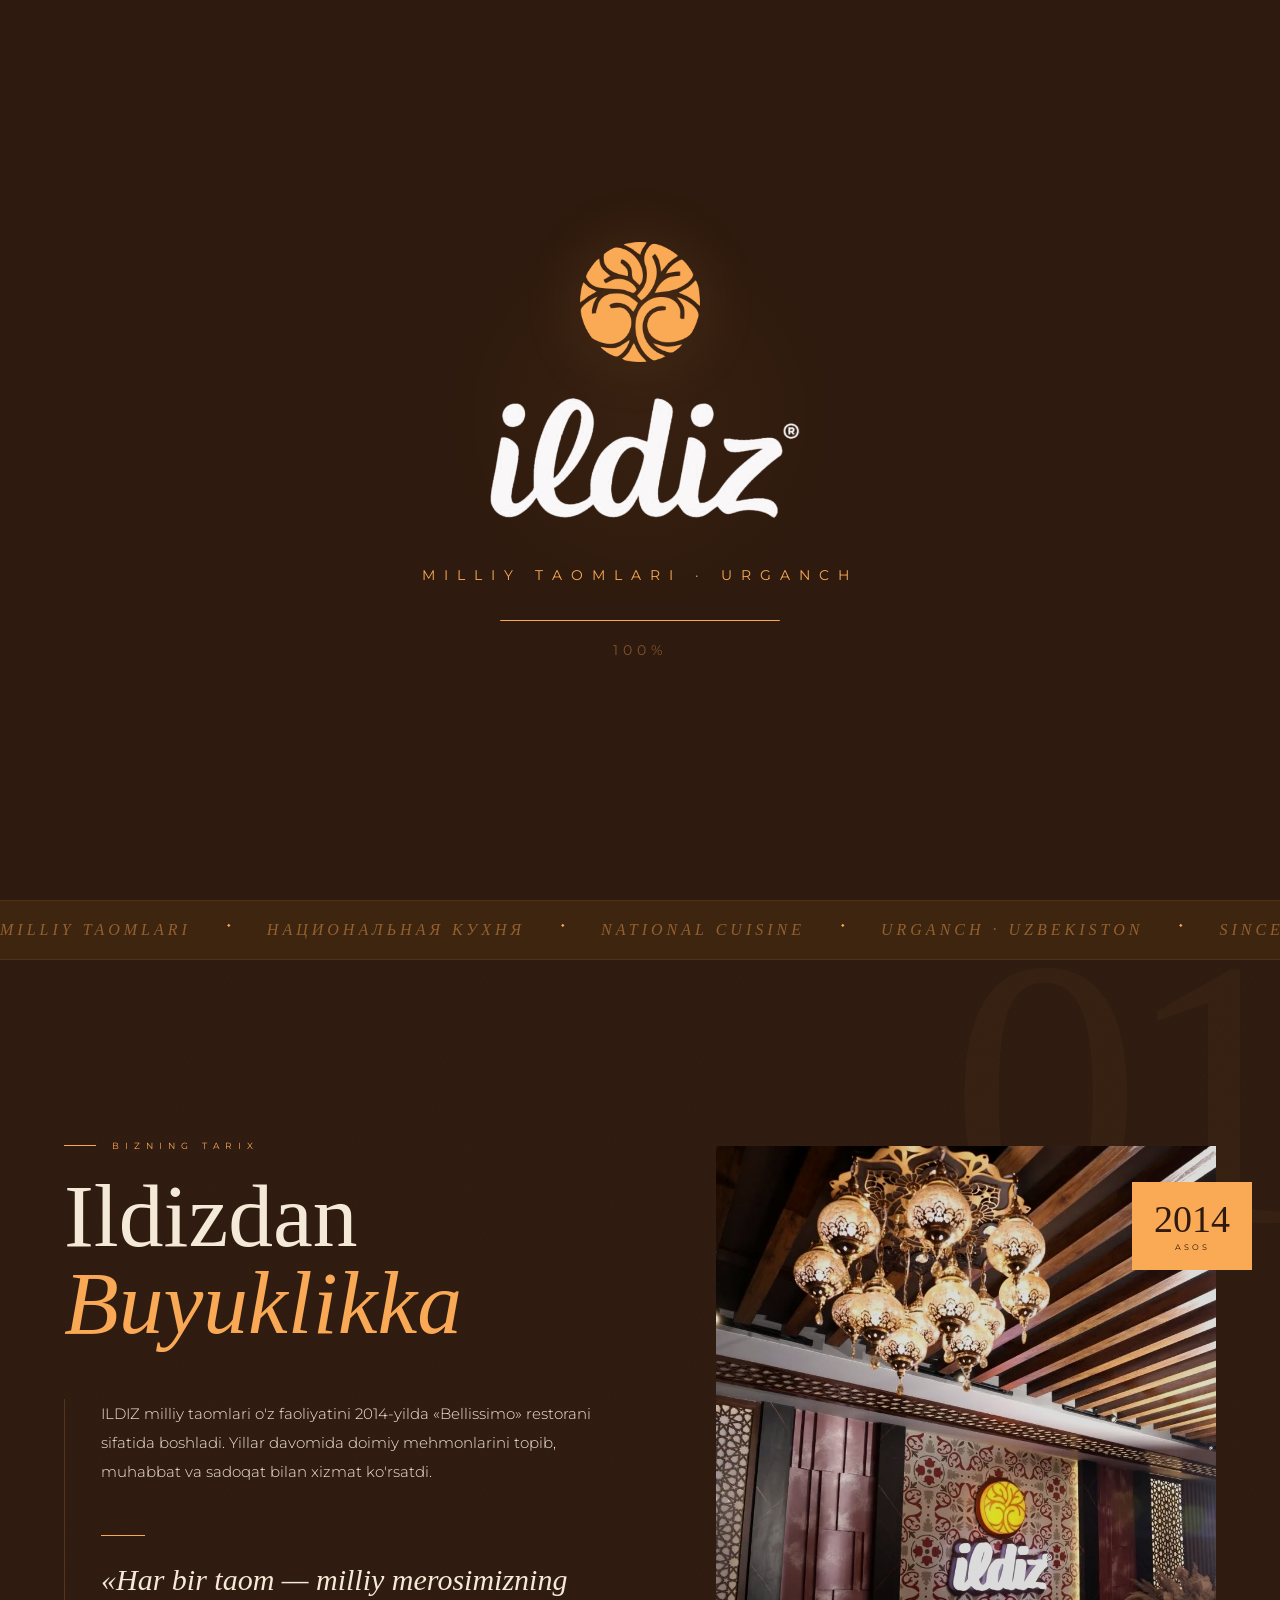
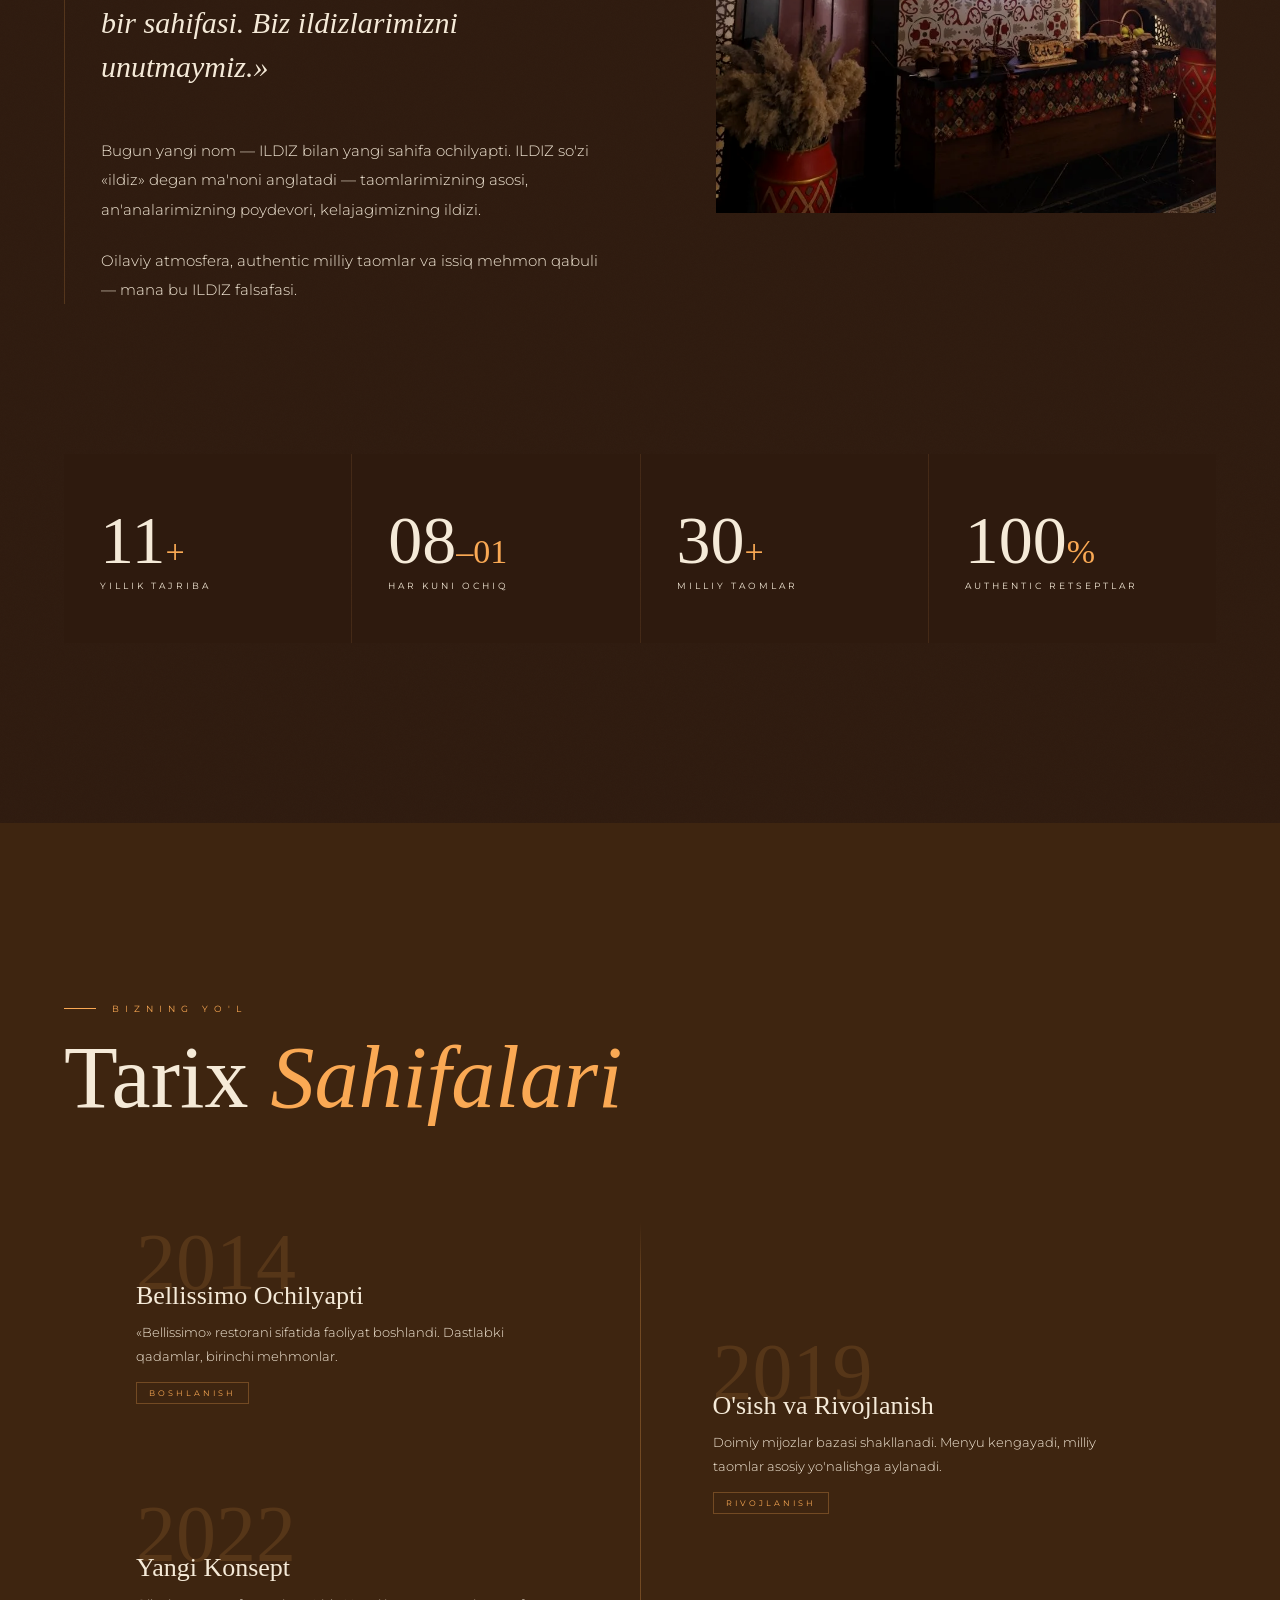
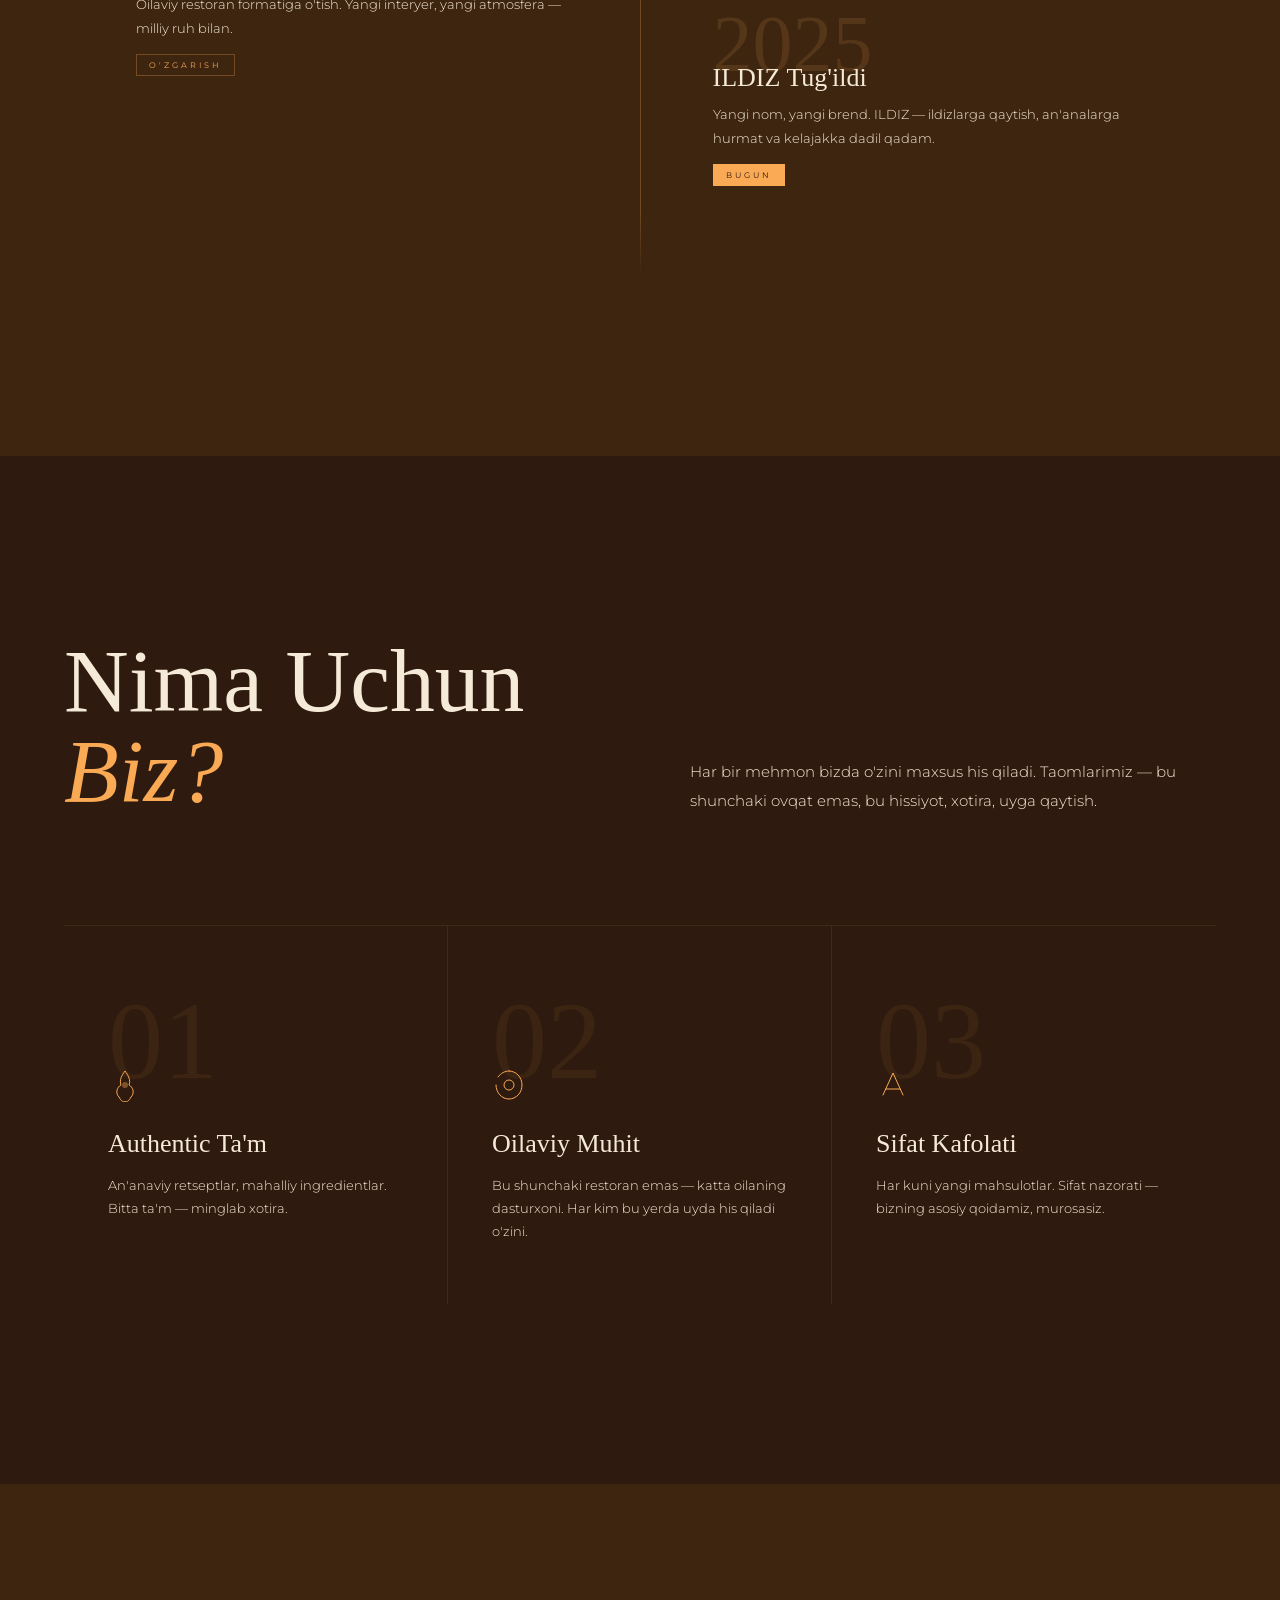
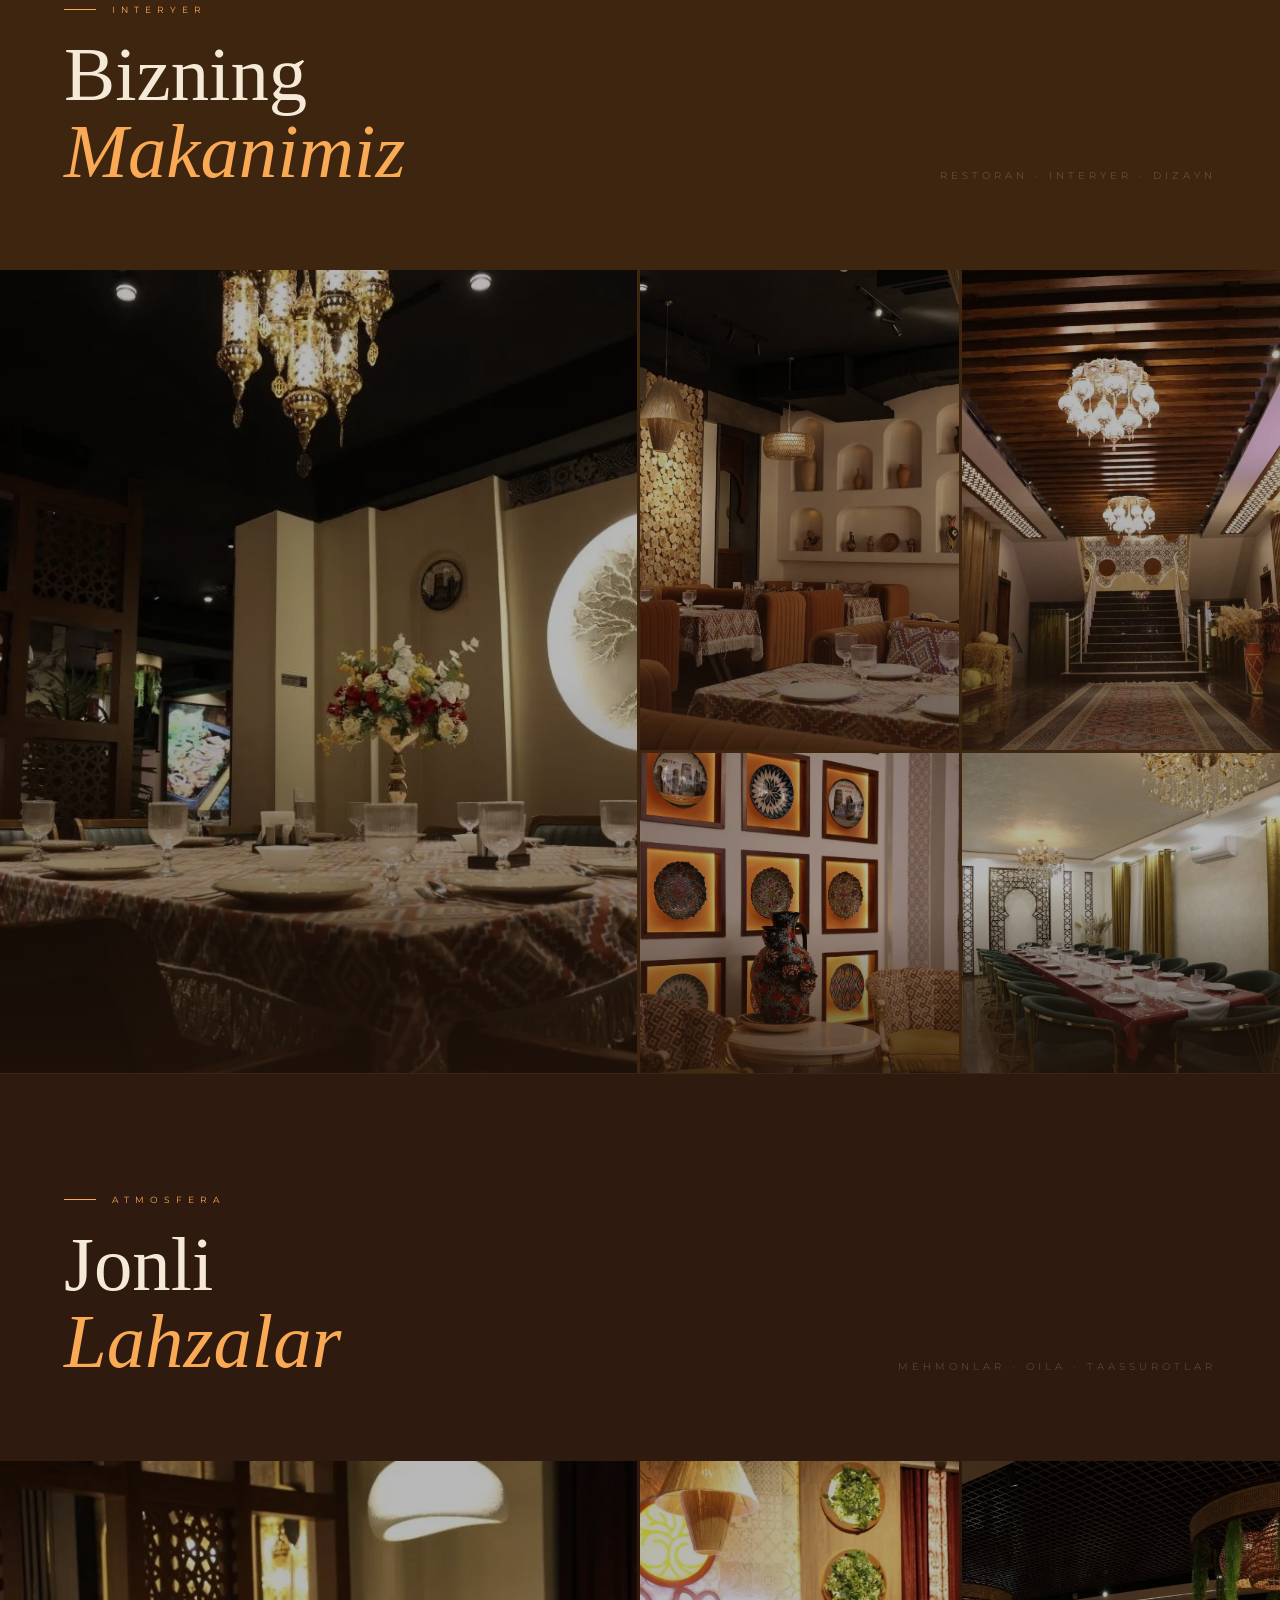
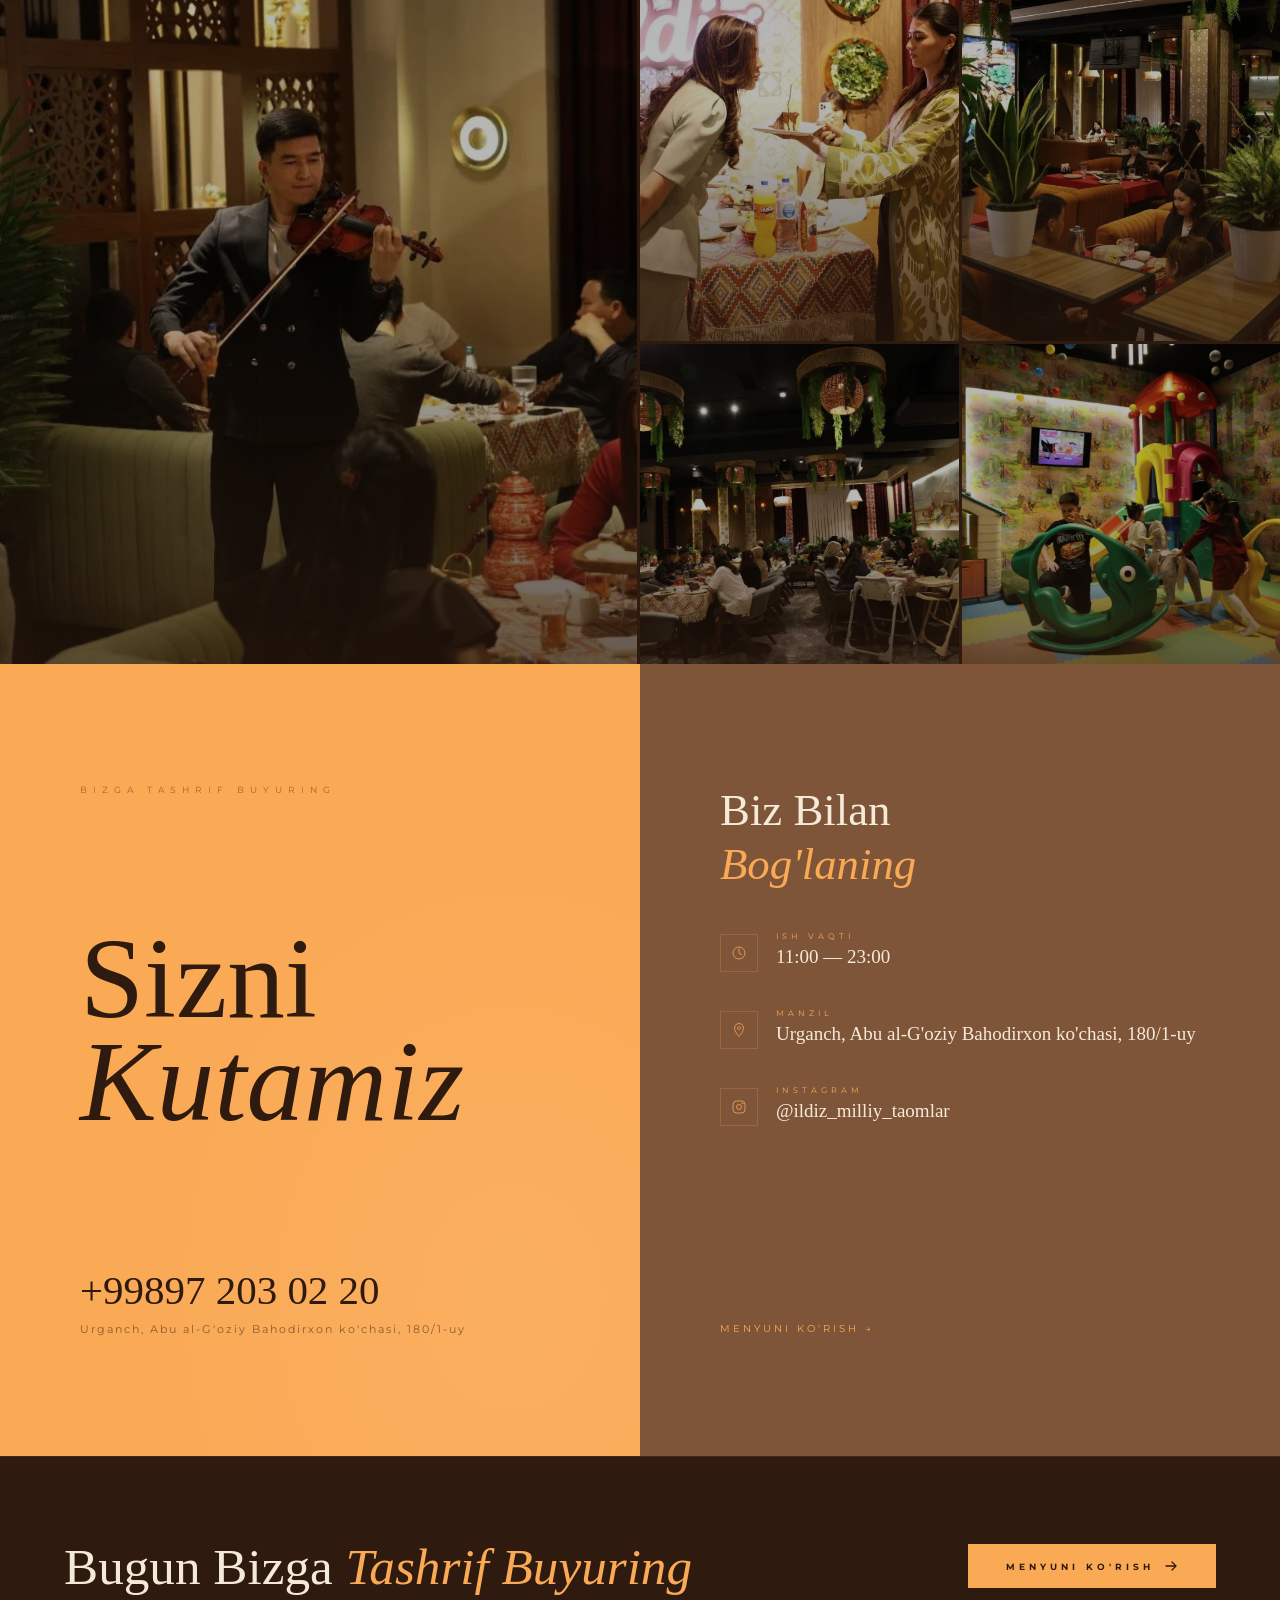
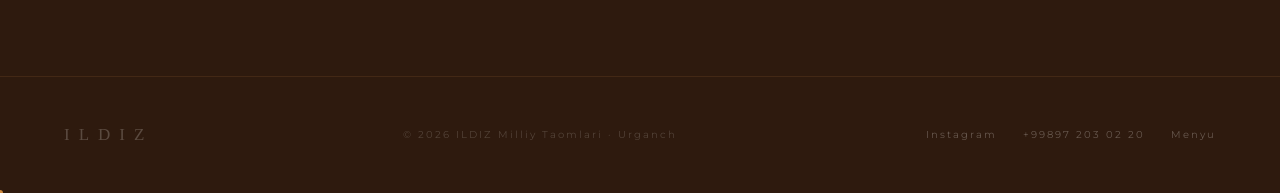
==== commit d5e88a05: "fix(ui): correct timeline item sequence on mobile view" ====
--- a/index.html
+++ b/index.html
@@ -283,7 +283,7 @@
             font-weight: 700;
             text-decoration: none;
             transition: all 0.3s;
-            cursor: pointer;
+            cursor: none;
             border: none;
         }
 
@@ -306,7 +306,7 @@
             font-weight: 500;
             text-decoration: none;
             transition: all 0.3s;
-            cursor: pointer;
+            cursor: none;
         }
 
         .btn-o:hover {
@@ -894,7 +894,7 @@
         .gi {
             overflow: hidden;
             position: relative;
-            cursor: pointer;
+            cursor: none;
         }
 
         .gi:nth-child(1) {
@@ -1501,7 +1501,8 @@
             }
 
             .tl-grid {
-                grid-template-columns: 1fr
+                display: flex;
+                flex-direction: column;
             }
 
             .tl-ax {
@@ -1510,8 +1511,7 @@
 
             .tl-col,
             .tl-col.r {
-                padding: 0;
-                padding-top: 0
+                display: contents;
             }
 
             .vals-grid {
@@ -2813,7 +2813,7 @@
         </div>
         <div class="tl-grid">
             <div class="tl-col">
-                <div class="tl-e">
+                <div class="tl-e" style="order: 1">
                     <div class="tl-ey">2014</div>
                     <div class="tl-et"><span data-l="uz" class="on">Bellissimo Ochilyapti</span><span
                             data-l="ru">Открытие Bellissimo</span><span data-l="en">Bellissimo Opens</span></div>
@@ -2824,7 +2824,7 @@
                     <div class="tl-tag"><span data-l="uz" class="on">Boshlanish</span><span
                             data-l="ru">Начало</span><span data-l="en">Beginning</span></div>
                 </div>
-                <div class="tl-e">
+                <div class="tl-e" style="order: 3">
                     <div class="tl-ey">2022</div>
                     <div class="tl-et"><span data-l="uz" class="on">Yangi Konsept</span><span data-l="ru">Новая
                             Концепция</span><span data-l="en">New Concept</span></div>
@@ -2838,7 +2838,7 @@
             </div>
             <div class="tl-ax"></div>
             <div class="tl-col r">
-                <div class="tl-e">
+                <div class="tl-e" style="order: 2">
                     <div class="tl-ey">2019</div>
                     <div class="tl-et"><span data-l="uz" class="on">O'sish va Rivojlanish</span><span data-l="ru">Рост и
                             Развитие</span><span data-l="en">Growth & Development</span></div>
@@ -2849,7 +2849,7 @@
                     <div class="tl-tag"><span data-l="uz" class="on">Rivojlanish</span><span
                             data-l="ru">Развитие</span><span data-l="en">Growth</span></div>
                 </div>
-                <div class="tl-e">
+                <div class="tl-e" style="order: 4">
                     <div class="tl-ey">2025</div>
                     <div class="tl-et"><span data-l="uz" class="on">ILDIZ Tug'ildi</span><span data-l="ru">Рождение
                             ILDIZ</span><span data-l="en">ILDIZ is Born</span></div>
--- a/shared.css
+++ b/shared.css
@@ -150,11 +150,13 @@
         transform: scale(0.6) rotate(-8deg);
         filter: drop-shadow(0 0 0 rgba(250, 169, 84, 0));
     }
+
     60% {
         opacity: 1;
         transform: scale(1.05) rotate(2deg);
         filter: drop-shadow(0 0 20px rgba(250, 169, 84, 0.4));
     }
+
     100% {
         opacity: 1;
         transform: scale(1) rotate(0deg);
@@ -177,9 +179,19 @@
 }
 
 @keyframes ldGlow {
-    0% { opacity: 0; transform: translate(-50%, -60%) scale(0.5); }
-    50% { opacity: 1; }
-    100% { opacity: 0.6; transform: translate(-50%, -60%) scale(1.2); }
+    0% {
+        opacity: 0;
+        transform: translate(-50%, -60%) scale(0.5);
+    }
+
+    50% {
+        opacity: 1;
+    }
+
+    100% {
+        opacity: 0.6;
+        transform: translate(-50%, -60%) scale(1.2);
+    }
 }
 
 .ld-clip {
@@ -216,7 +228,9 @@
 }
 
 @keyframes ldFi {
-    to { opacity: 1; }
+    to {
+        opacity: 1;
+    }
 }
 
 .ld-bar {
@@ -511,4 +525,4 @@
         animation-iteration-count: 1 !important;
         transition-duration: 0.01ms !important;
     }
-}
+}
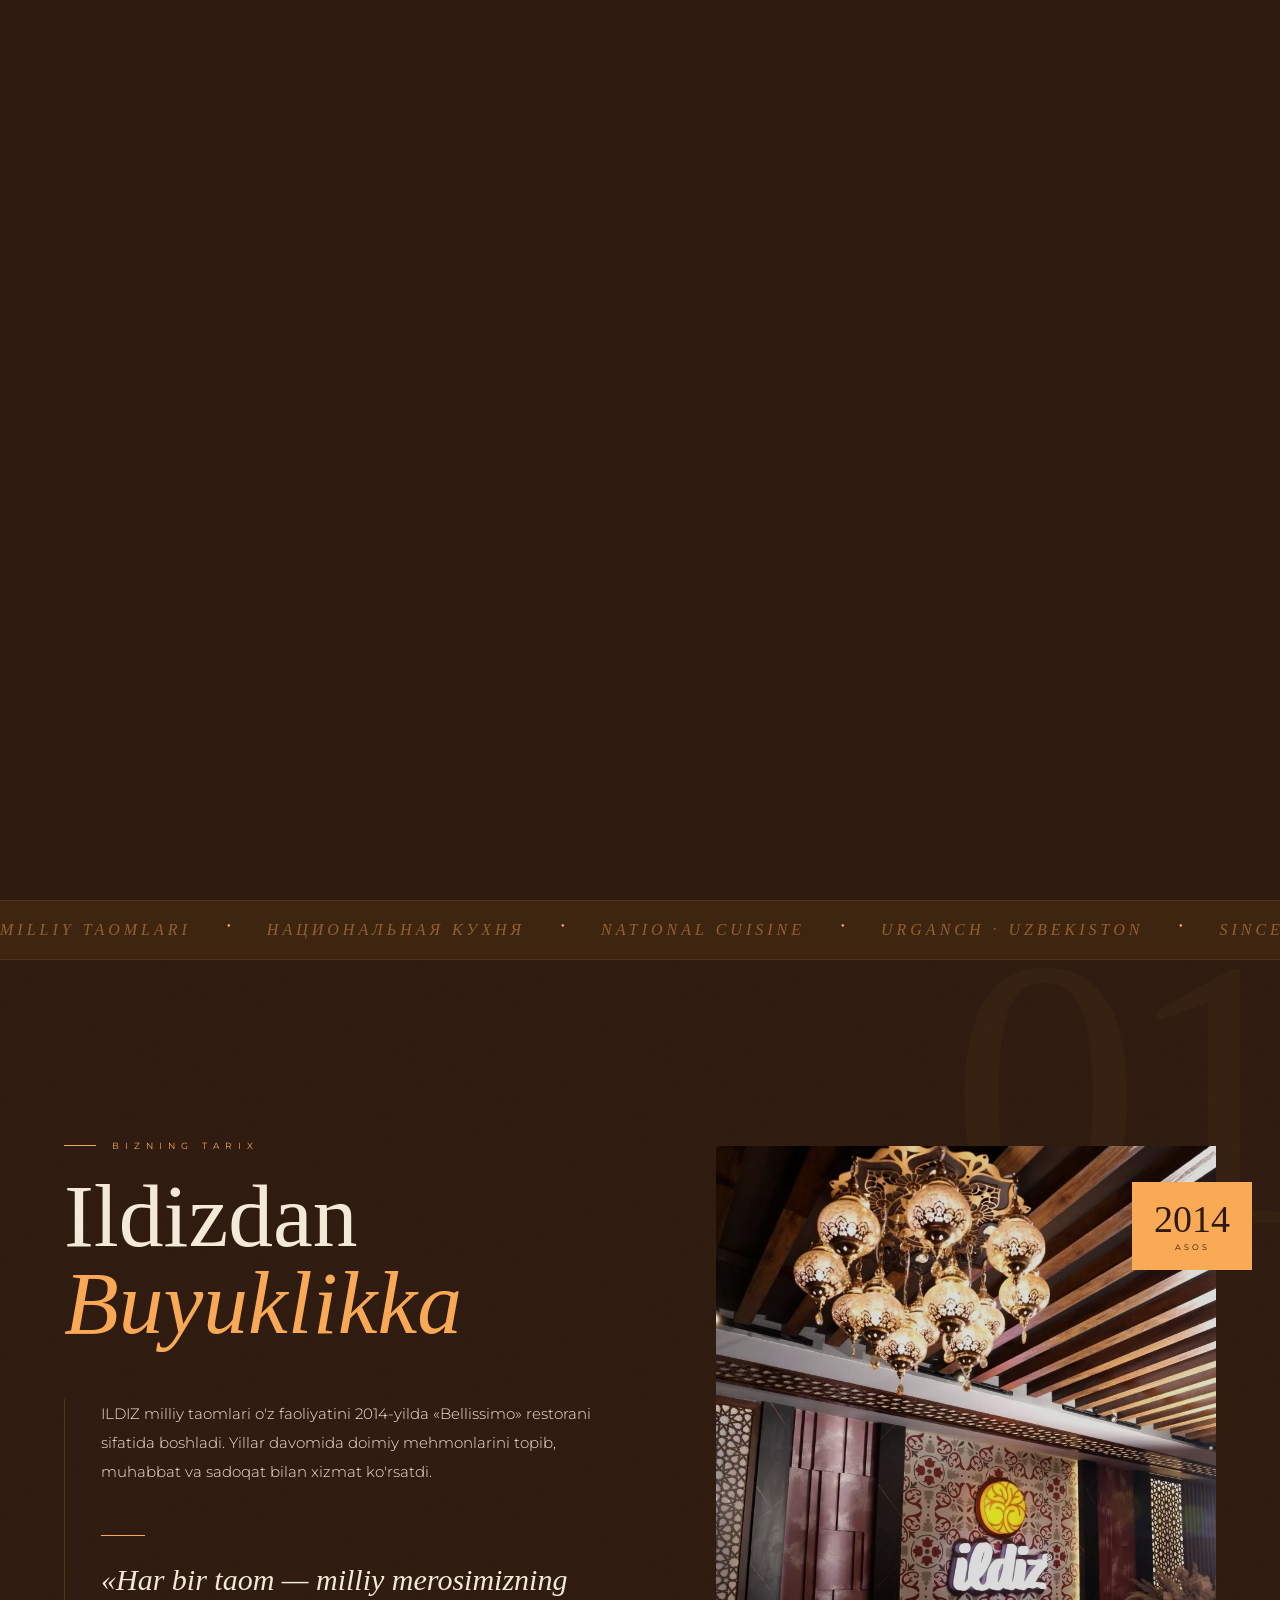
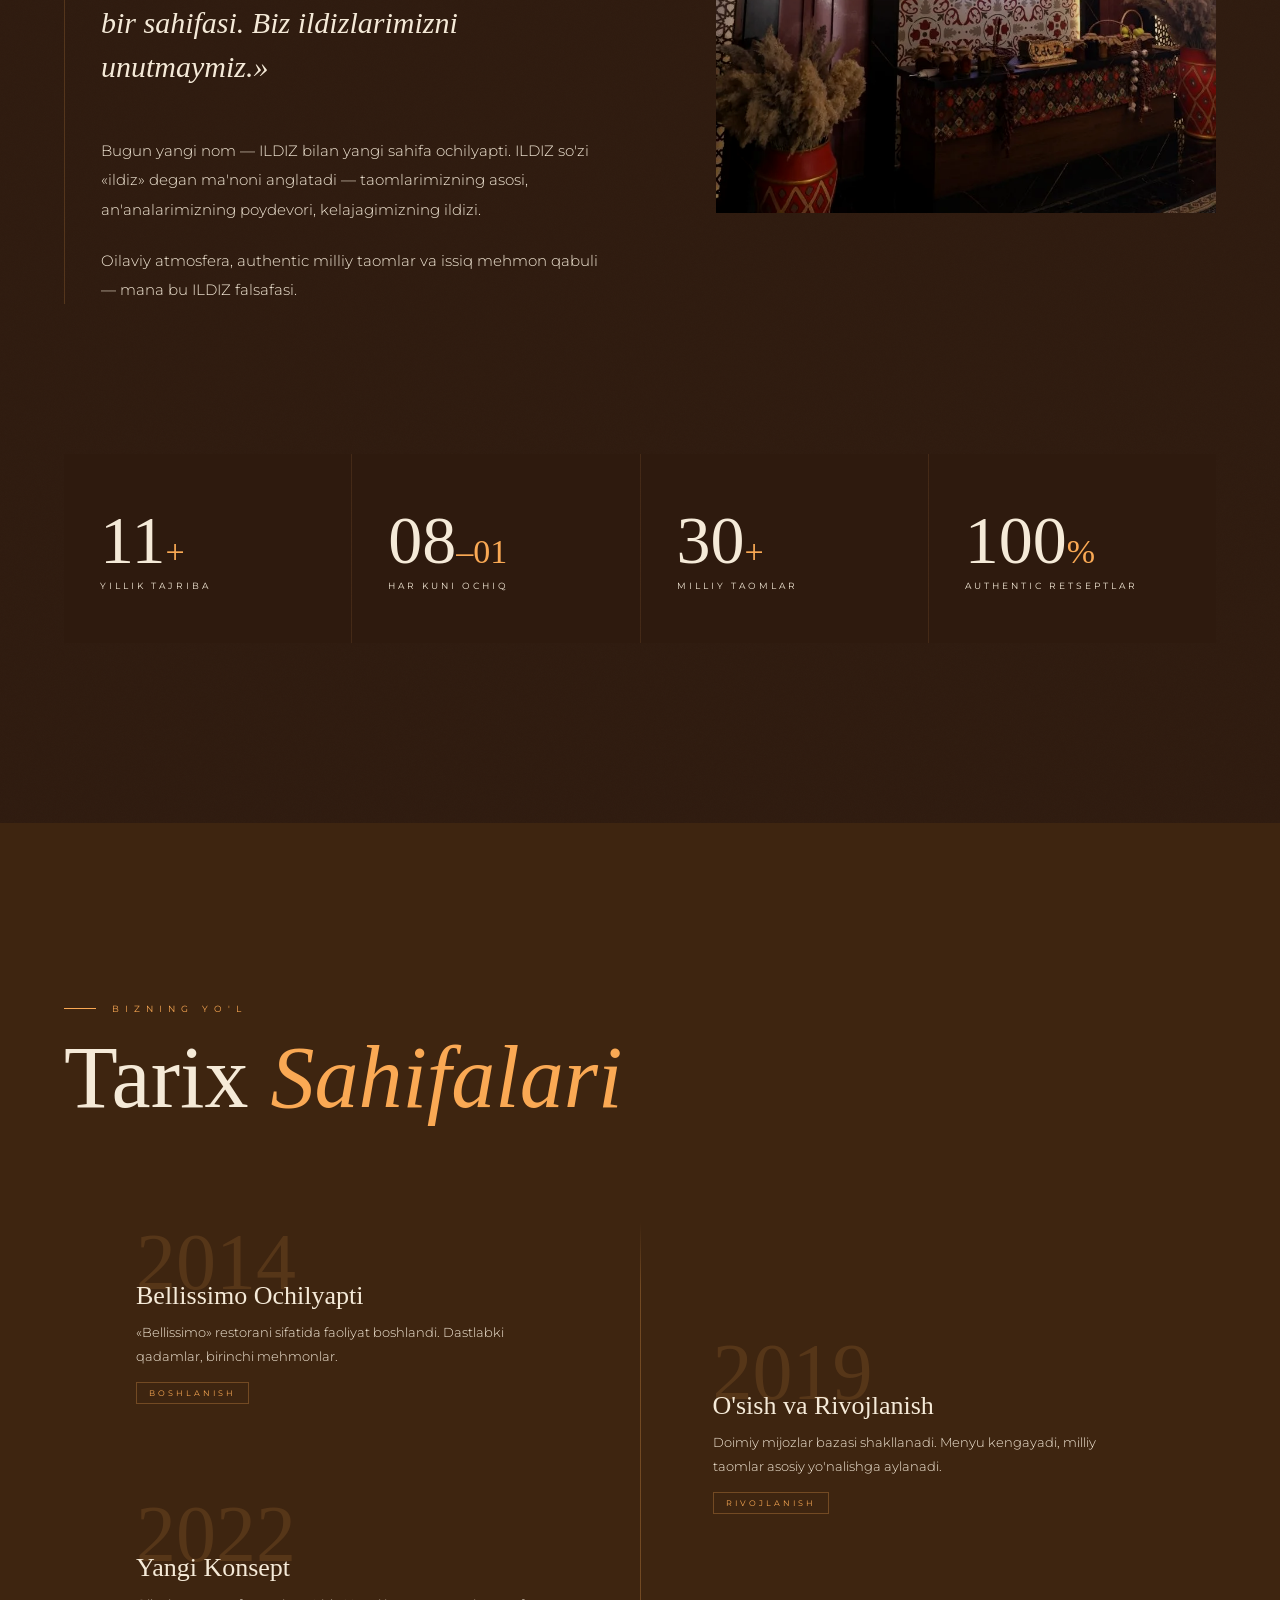
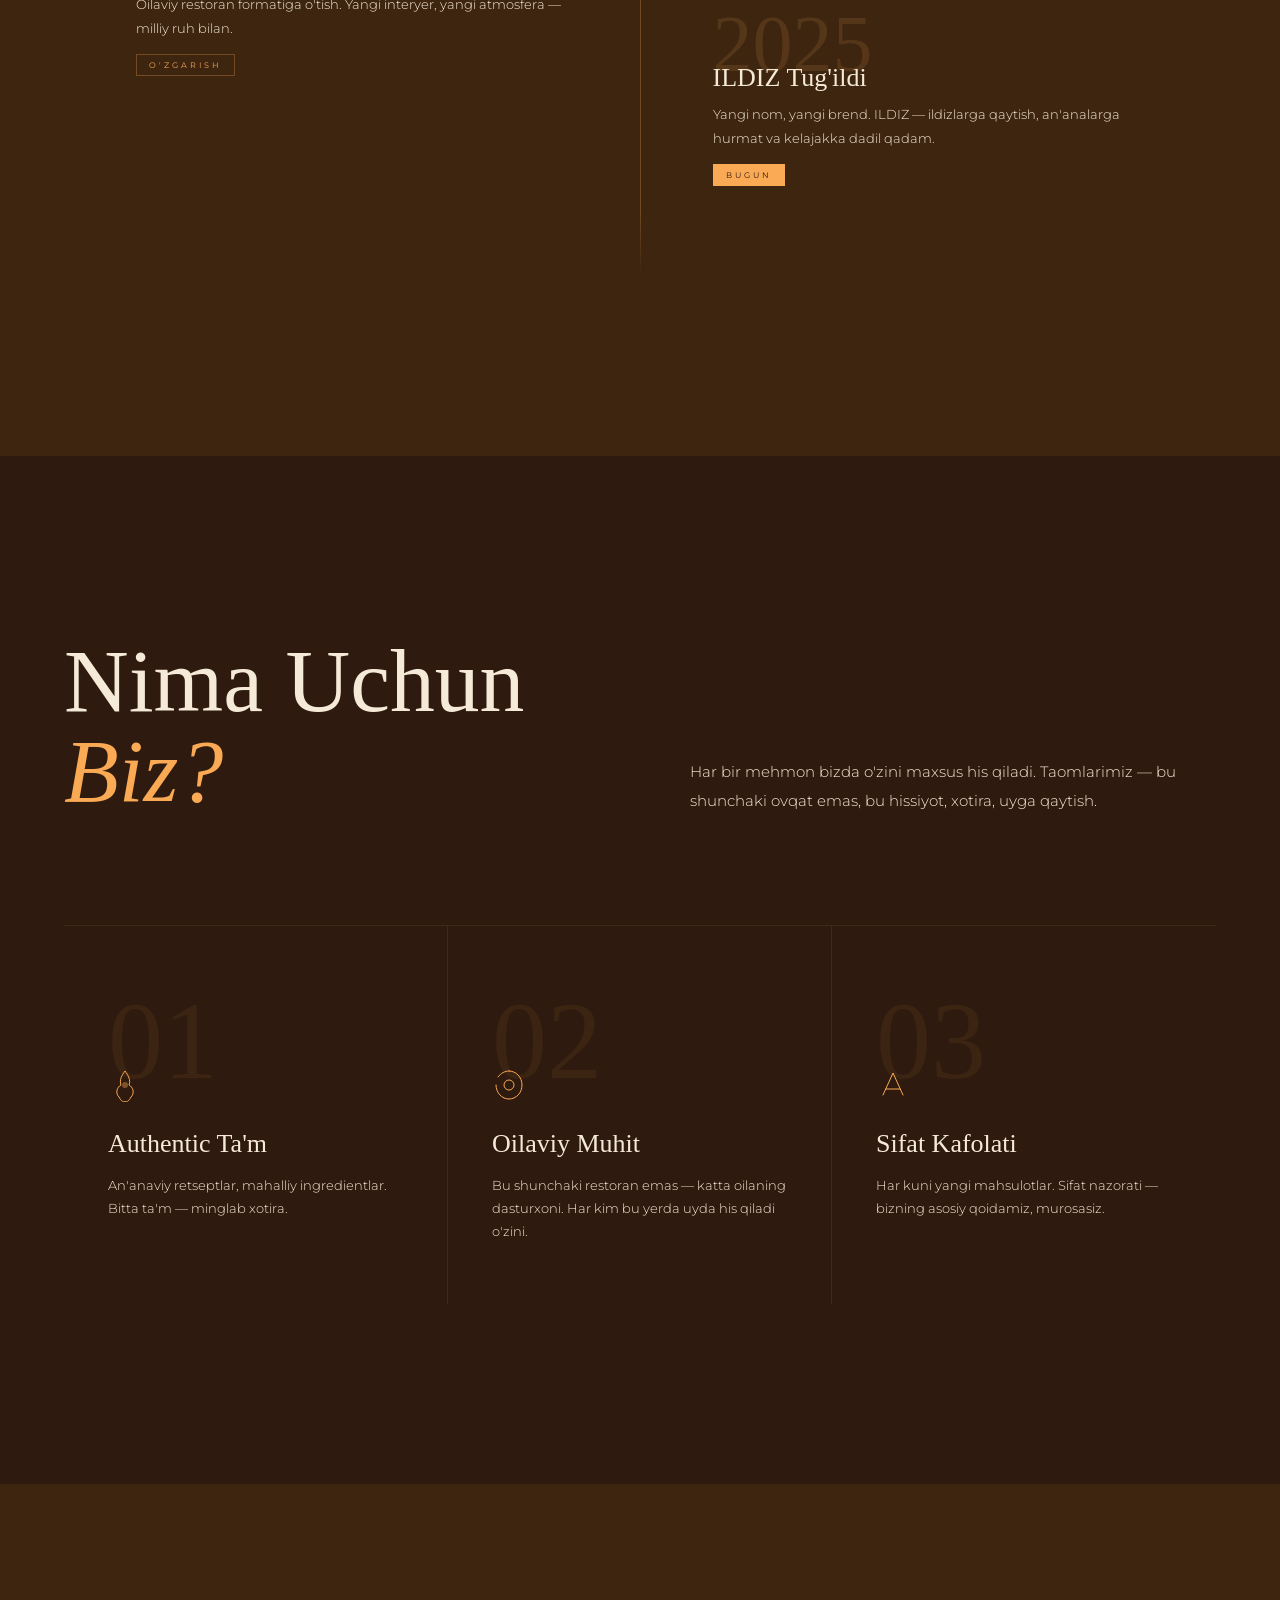
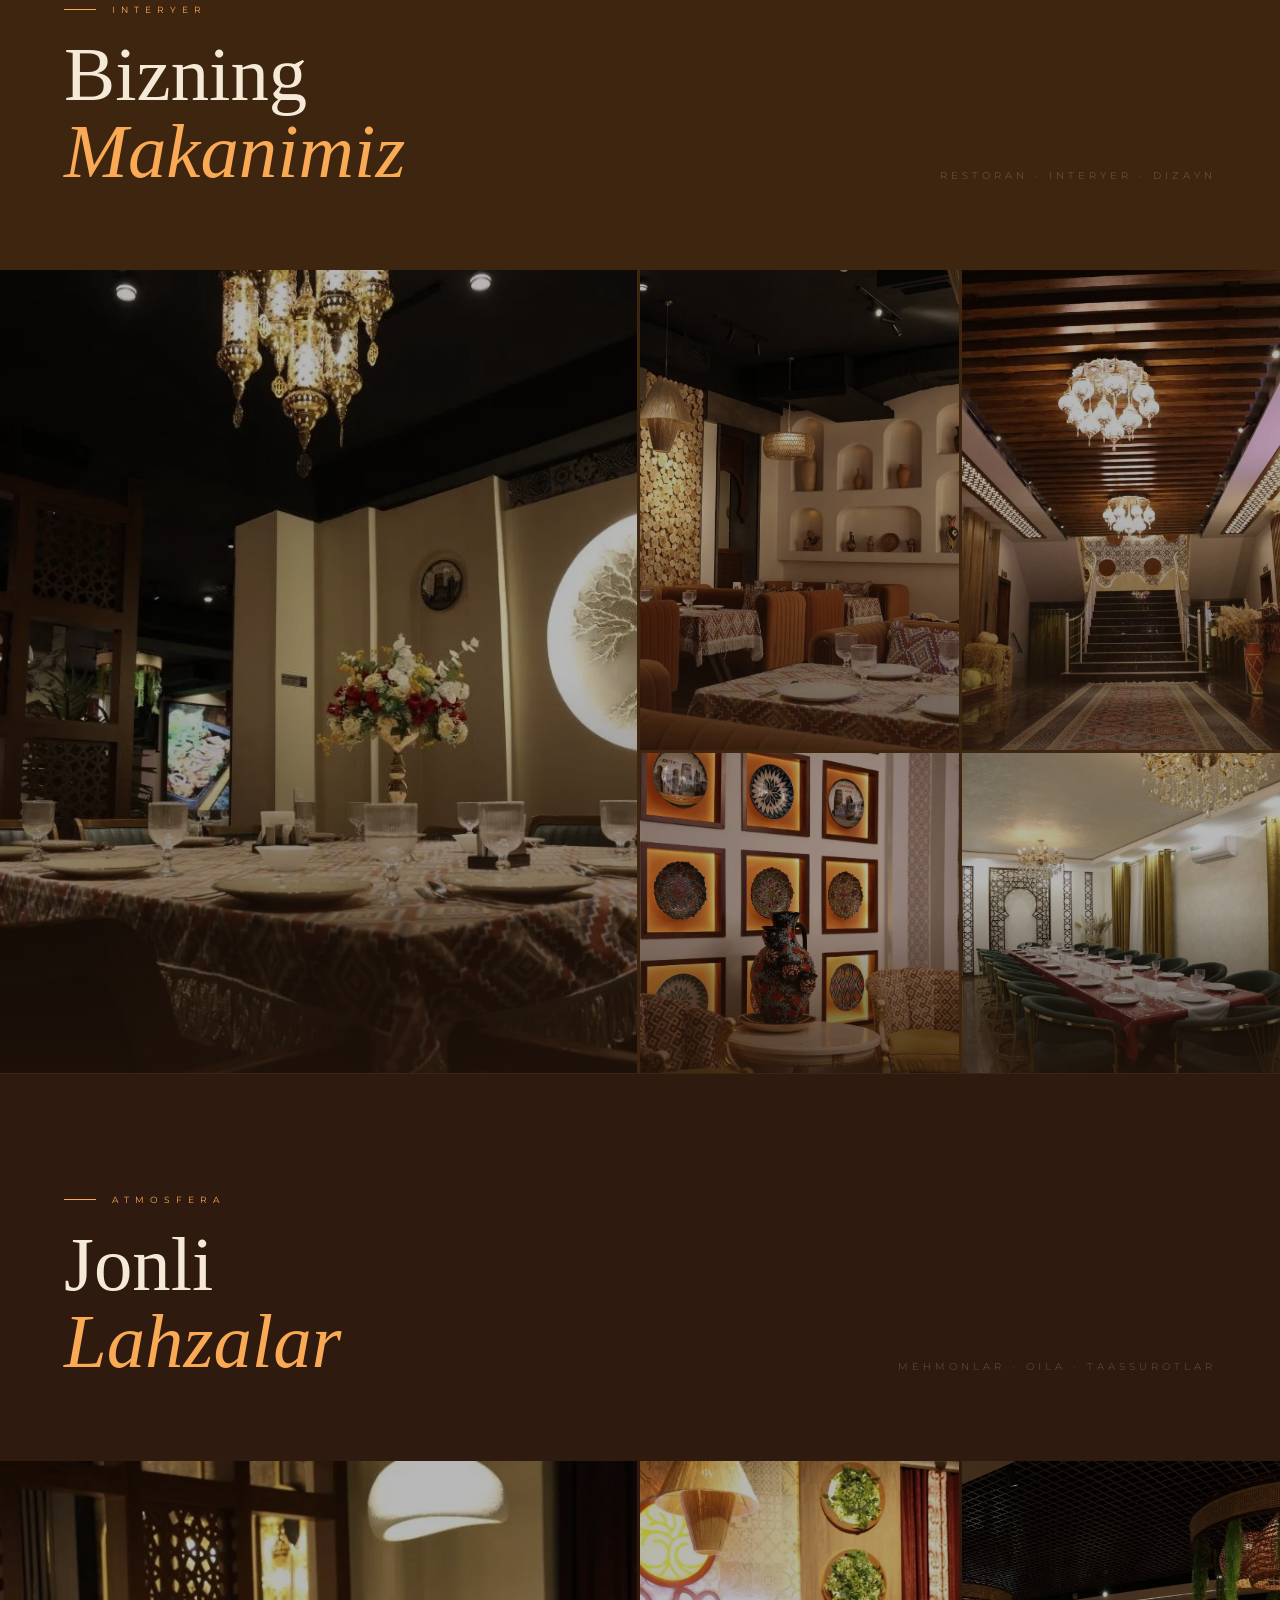
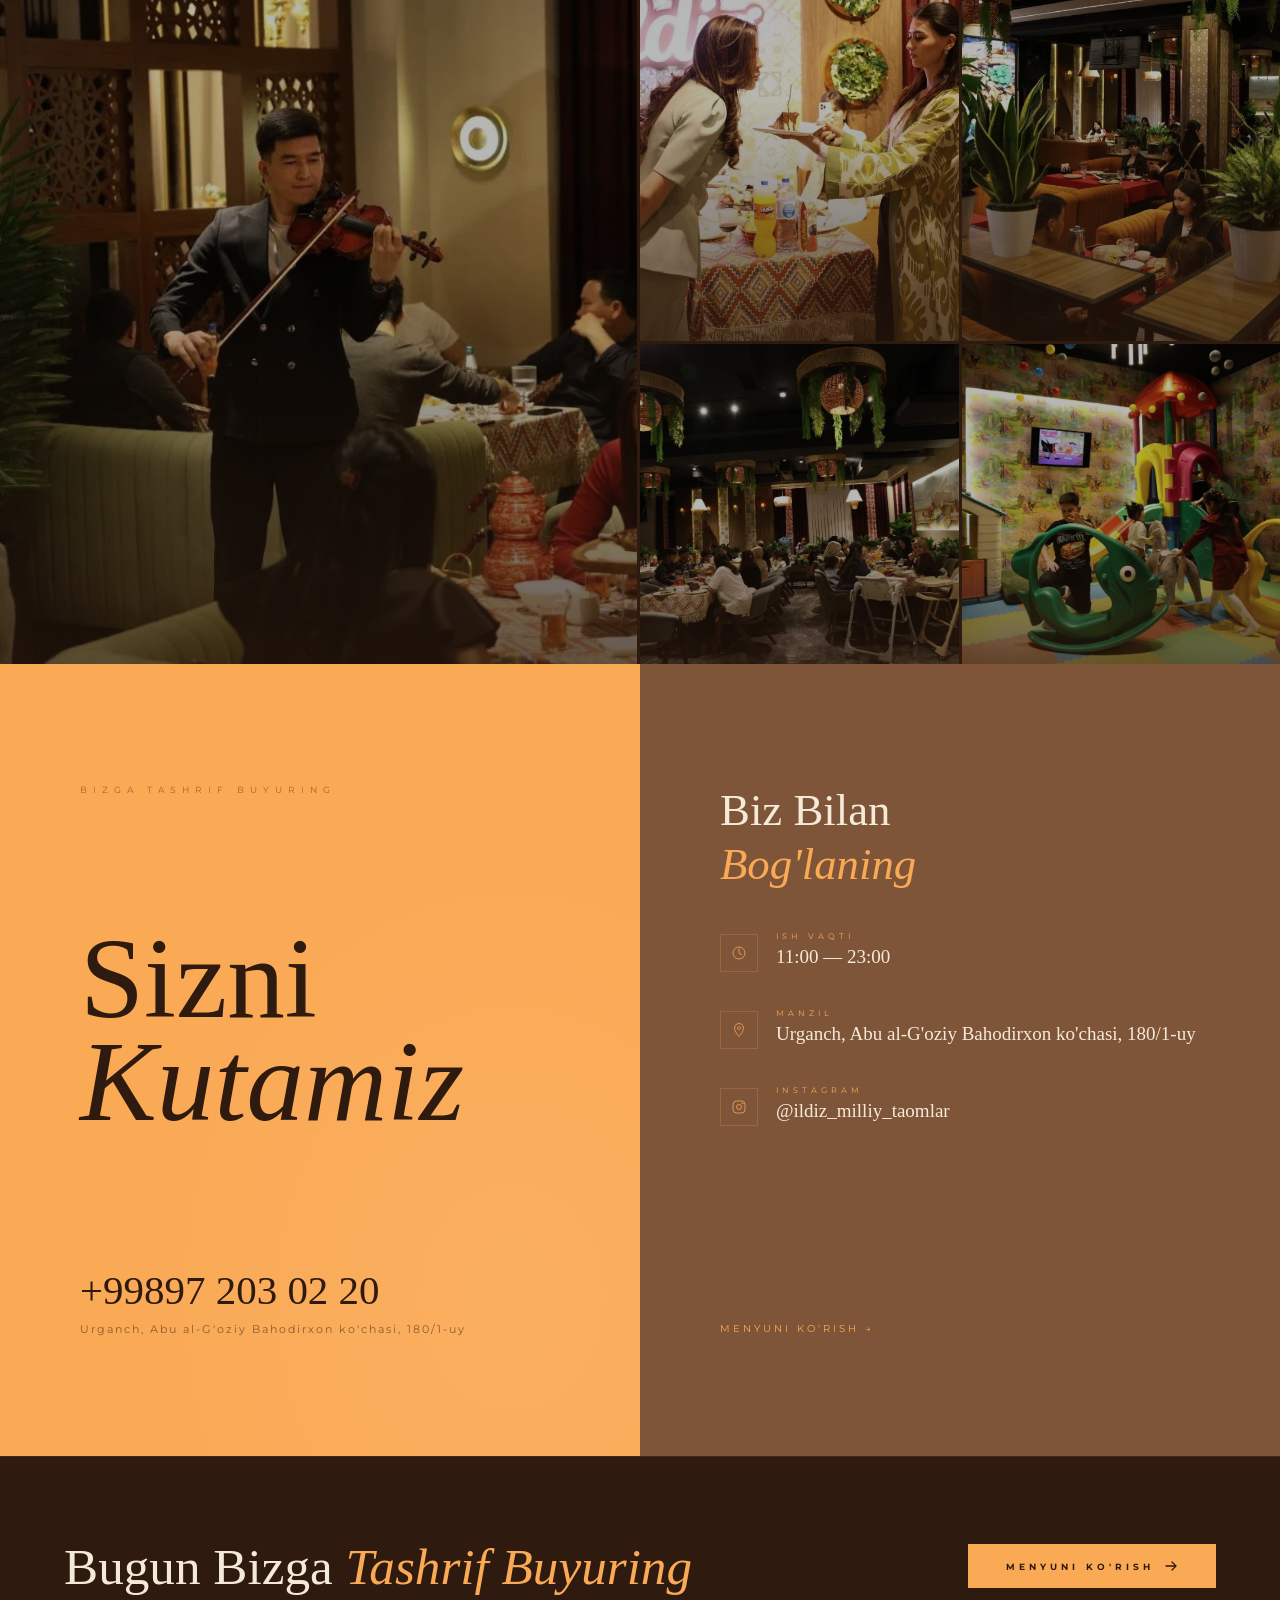
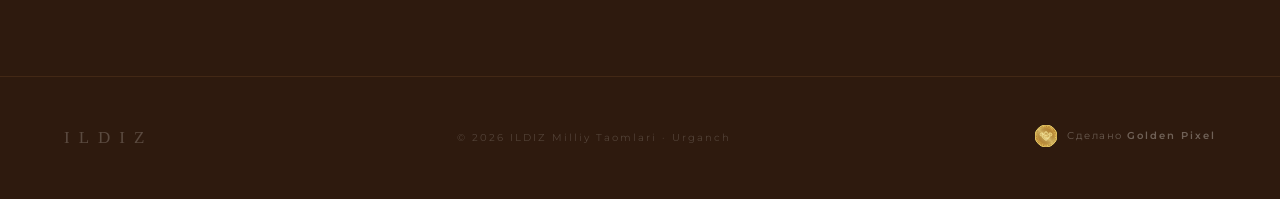
==== commit 712b792a: "Футер Golden Pixel, обычный курсор, мелкий лого; Лого.svg Made-with: Cursor" ====
--- a/index.html
+++ b/index.html
@@ -283,7 +283,7 @@
             font-weight: 700;
             text-decoration: none;
             transition: all 0.3s;
-            cursor: none;
+            cursor: pointer;
             border: none;
         }
 
@@ -306,7 +306,7 @@
             font-weight: 500;
             text-decoration: none;
             transition: all 0.3s;
-            cursor: none;
+            cursor: pointer;
         }
 
         .btn-o:hover {
@@ -894,7 +894,7 @@
         .gi {
             overflow: hidden;
             position: relative;
-            cursor: none;
+            cursor: pointer;
         }
 
         .gi:nth-child(1) {
@@ -957,7 +957,7 @@
             opacity: 0;
             visibility: hidden;
             transition: opacity 0.4s, visibility 0.4s;
-            cursor: none;
+            cursor: pointer;
         }
 
         .lbox.on {
@@ -994,7 +994,7 @@
             display: flex;
             align-items: center;
             justify-content: center;
-            cursor: none;
+            cursor: pointer;
             transition: border-color 0.3s, background 0.3s;
             z-index: 2;
         }
@@ -1018,7 +1018,7 @@
             display: flex;
             align-items: center;
             justify-content: center;
-            cursor: none;
+            cursor: pointer;
             transition: border-color 0.3s, background 0.3s;
         }
 
@@ -1298,20 +1298,42 @@
             letter-spacing: 2px;
         }
 
-        .ft-lnk {
-            display: flex;
-            gap: 26px;
-        }
-
-        .ft-lnk a {
+        .ft-gp {
+            flex-shrink: 0;
+        }
+
+        .ft-gp-link {
+            display: inline-flex;
+            align-items: center;
+            gap: 10px;
+            text-decoration: none;
+            color: rgba(251, 248, 243, 0.32);
             font-size: 10px;
+            letter-spacing: 1.5px;
+            transition: color 0.3s;
+        }
+
+        .ft-gp-link:hover {
+            color: var(--gold);
+        }
+
+        .ft-gp-mark {
+            width: 22px;
+            height: 22px;
+            object-fit: contain;
+            flex-shrink: 0;
+        }
+
+        .ft-gp-made {
+            opacity: 0.9;
+        }
+
+        .ft-gp-brand {
+            font-weight: 600;
             letter-spacing: 2px;
-            color: rgba(251, 248, 243, 0.28);
-            text-decoration: none;
-            transition: color 0.3s;
-        }
-
-        .ft-lnk a:hover {
+        }
+
+        .ft-gp-link:hover .ft-gp-brand {
             color: var(--gold);
         }
 
@@ -2040,12 +2062,6 @@
             footer {
                 padding: 30px 18px
             }
-
-            .ft-lnk {
-                flex-direction: column;
-                gap: 12px;
-                align-items: center
-            }
         }
 
         /* ══ 425px ══ */
@@ -2573,10 +2589,6 @@
             .ft-copy {
                 font-size: 8px;
                 letter-spacing: 1px
-            }
-
-            .ft-lnk a {
-                font-size: 9px
             }
 
         }
@@ -2594,7 +2606,7 @@
             display: flex;
             align-items: center;
             justify-content: center;
-            cursor: none;
+            cursor: pointer;
             z-index: 900;
             opacity: 0;
             visibility: hidden;
@@ -3073,11 +3085,14 @@
         <p class="ft-copy">© <span id="ft-yr">2025</span> <span data-l="uz" class="on">ILDIZ Milliy Taomlari ·
                 Urganch</span><span data-l="ru">ILDIZ Национальная Кухня · Ургенч</span><span data-l="en">ILDIZ National
                 Cuisine · Urgench</span></p>
-        <div class="ft-lnk">
-            <a href="https://www.instagram.com/ildiz_milliy_taomlar/" target="_blank" rel="noopener">Instagram</a>
-            <a href="tel:+998972030220">+99897 203 02 20</a>
-            <a href="menu.html"><span data-l="uz" class="on">Menyu</span><span data-l="ru">Меню</span><span
-                    data-l="en">Menu</span></a>
+        <div class="ft-gp">
+            <a href="https://www.instagram.com/goldenpixel.dev?igsh=MXcyejk4MjA0ZHF1ZQ=="
+                class="ft-gp-link" target="_blank" rel="noopener noreferrer">
+                <img src="Лого.svg" alt="Golden Pixel" class="ft-gp-mark" width="22" height="22" loading="lazy"
+                    decoding="async">
+                <span class="ft-gp-txt"><span class="ft-gp-made">Сделано</span> <span
+                        class="ft-gp-brand">Golden Pixel</span></span>
+            </a>
         </div>
     </footer>
 
--- a/shared.css
+++ b/shared.css
@@ -33,7 +33,7 @@
     color: var(--warm);
     font-family: 'Montserrat', sans-serif;
     overflow-x: hidden;
-    cursor: none;
+    cursor: auto;
 }
 
 ::-webkit-scrollbar {
@@ -48,35 +48,21 @@
     background: var(--gold);
 }
 
-/* CURSOR */
-#c {
-    position: fixed;
-    width: 6px;
-    height: 6px;
-    background: var(--gold-light);
-    border-radius: 50%;
+/* CURSOR — кастомный кружок отключён (обычный курсор ОС); в shared.js: USE_CUSTOM_CURSOR */
+#c,
+#cr {
+    display: none !important;
     pointer-events: none;
-    z-index: 9999;
-    transform: translate(-50%, -50%);
-}
-
-#cr {
-    position: fixed;
-    width: 40px;
-    height: 40px;
-    border: 1px solid rgba(250, 169, 84, 0.5);
-    border-radius: 50%;
-    pointer-events: none;
-    z-index: 9998;
-    transform: translate(-50%, -50%);
-    transition: width 0.3s, height 0.3s, border-color 0.3s;
 }
 
 a,
-button,
+button {
+    cursor: pointer;
+}
+
 input,
 textarea {
-    cursor: none;
+    cursor: auto;
 }
 
 /* LOADER */
@@ -302,7 +288,7 @@
     font-size: 10px;
     letter-spacing: 3px;
     color: var(--muted);
-    cursor: none;
+    cursor: pointer;
     padding: 6px 10px;
     min-width: 44px;
     min-height: 44px;
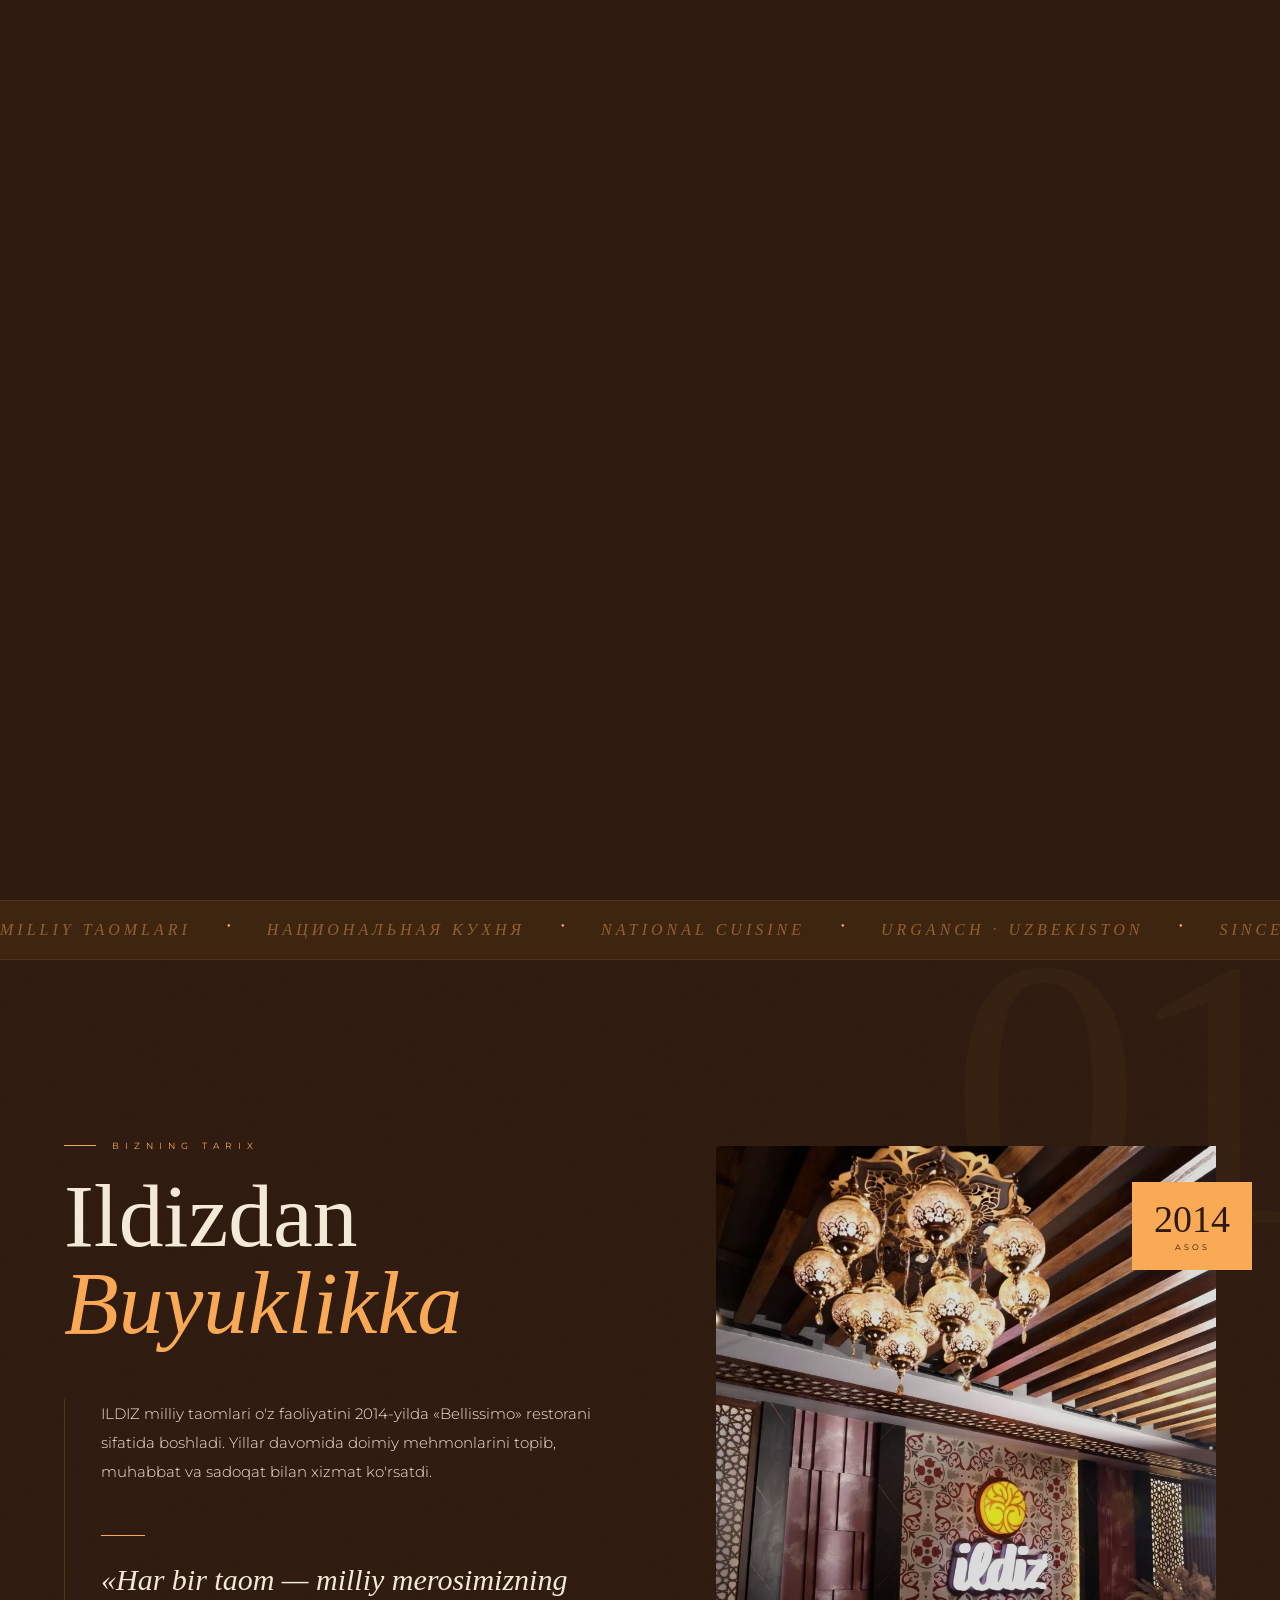
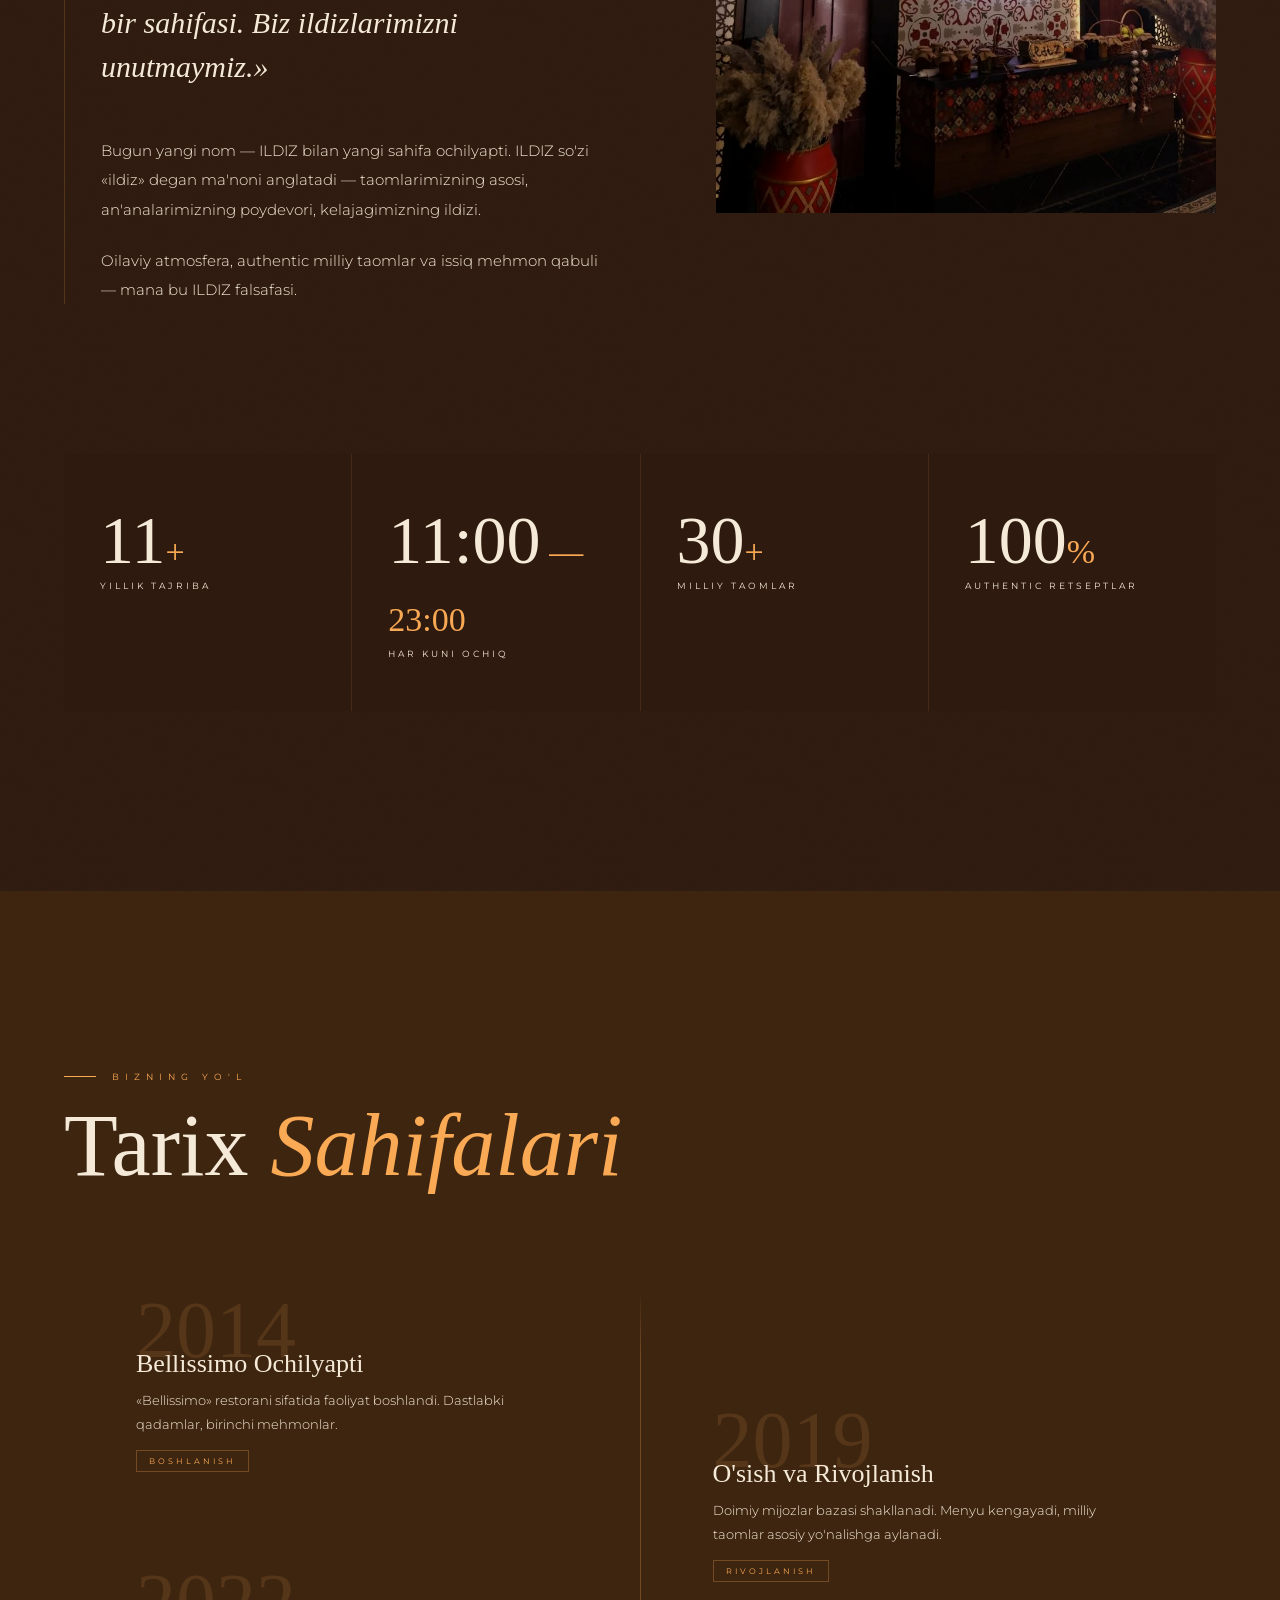
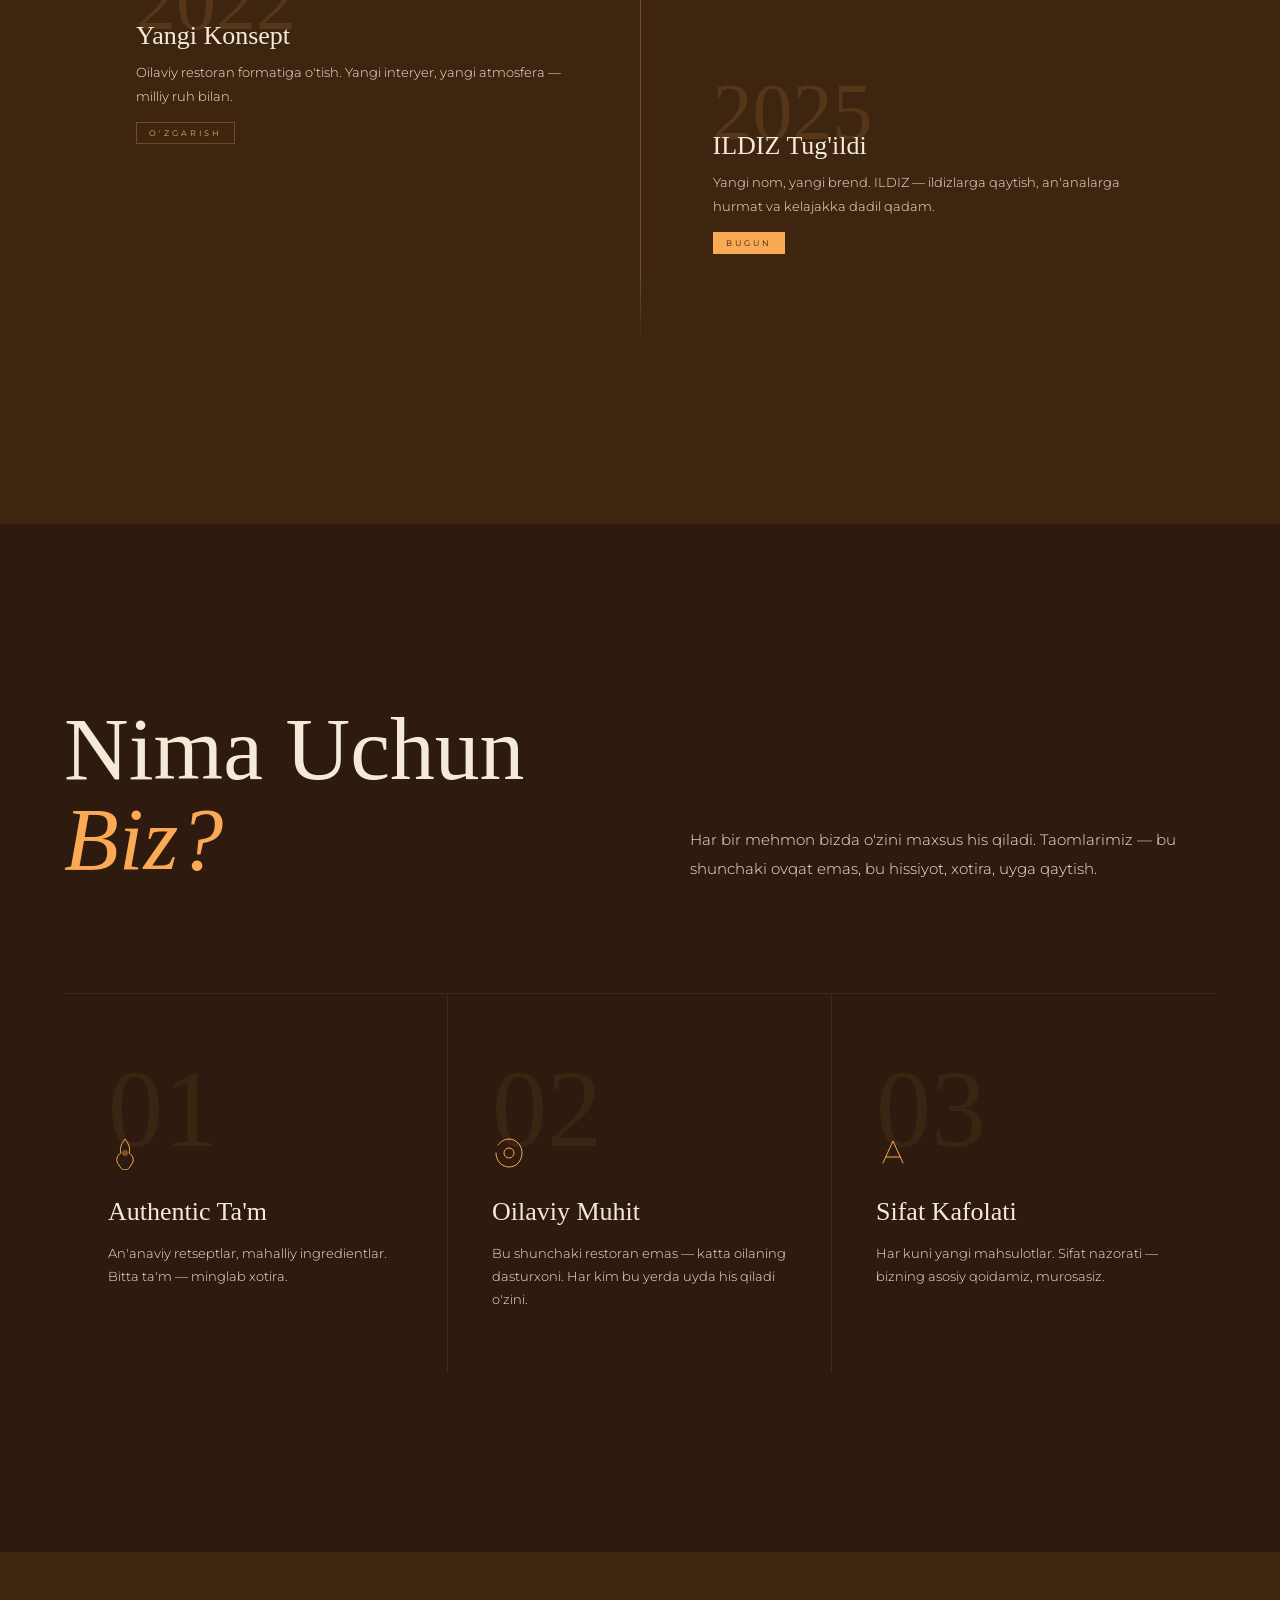
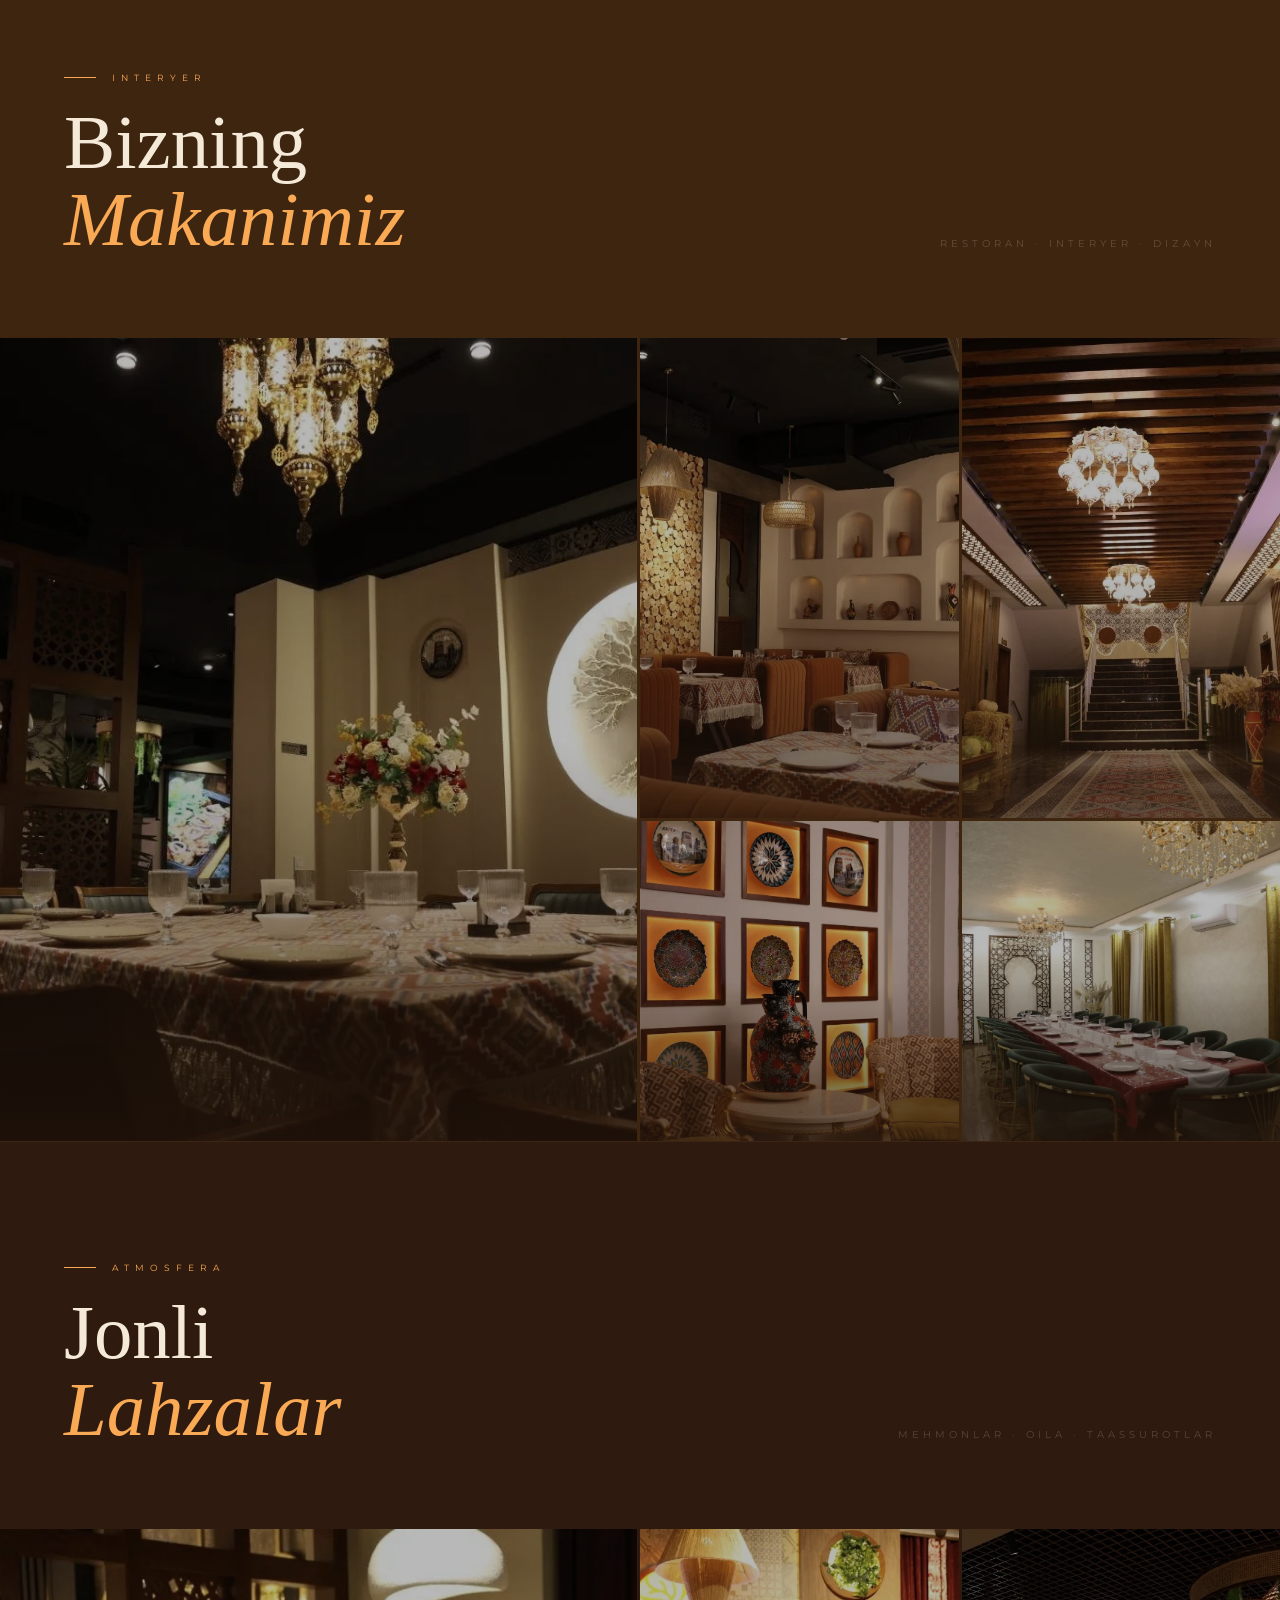
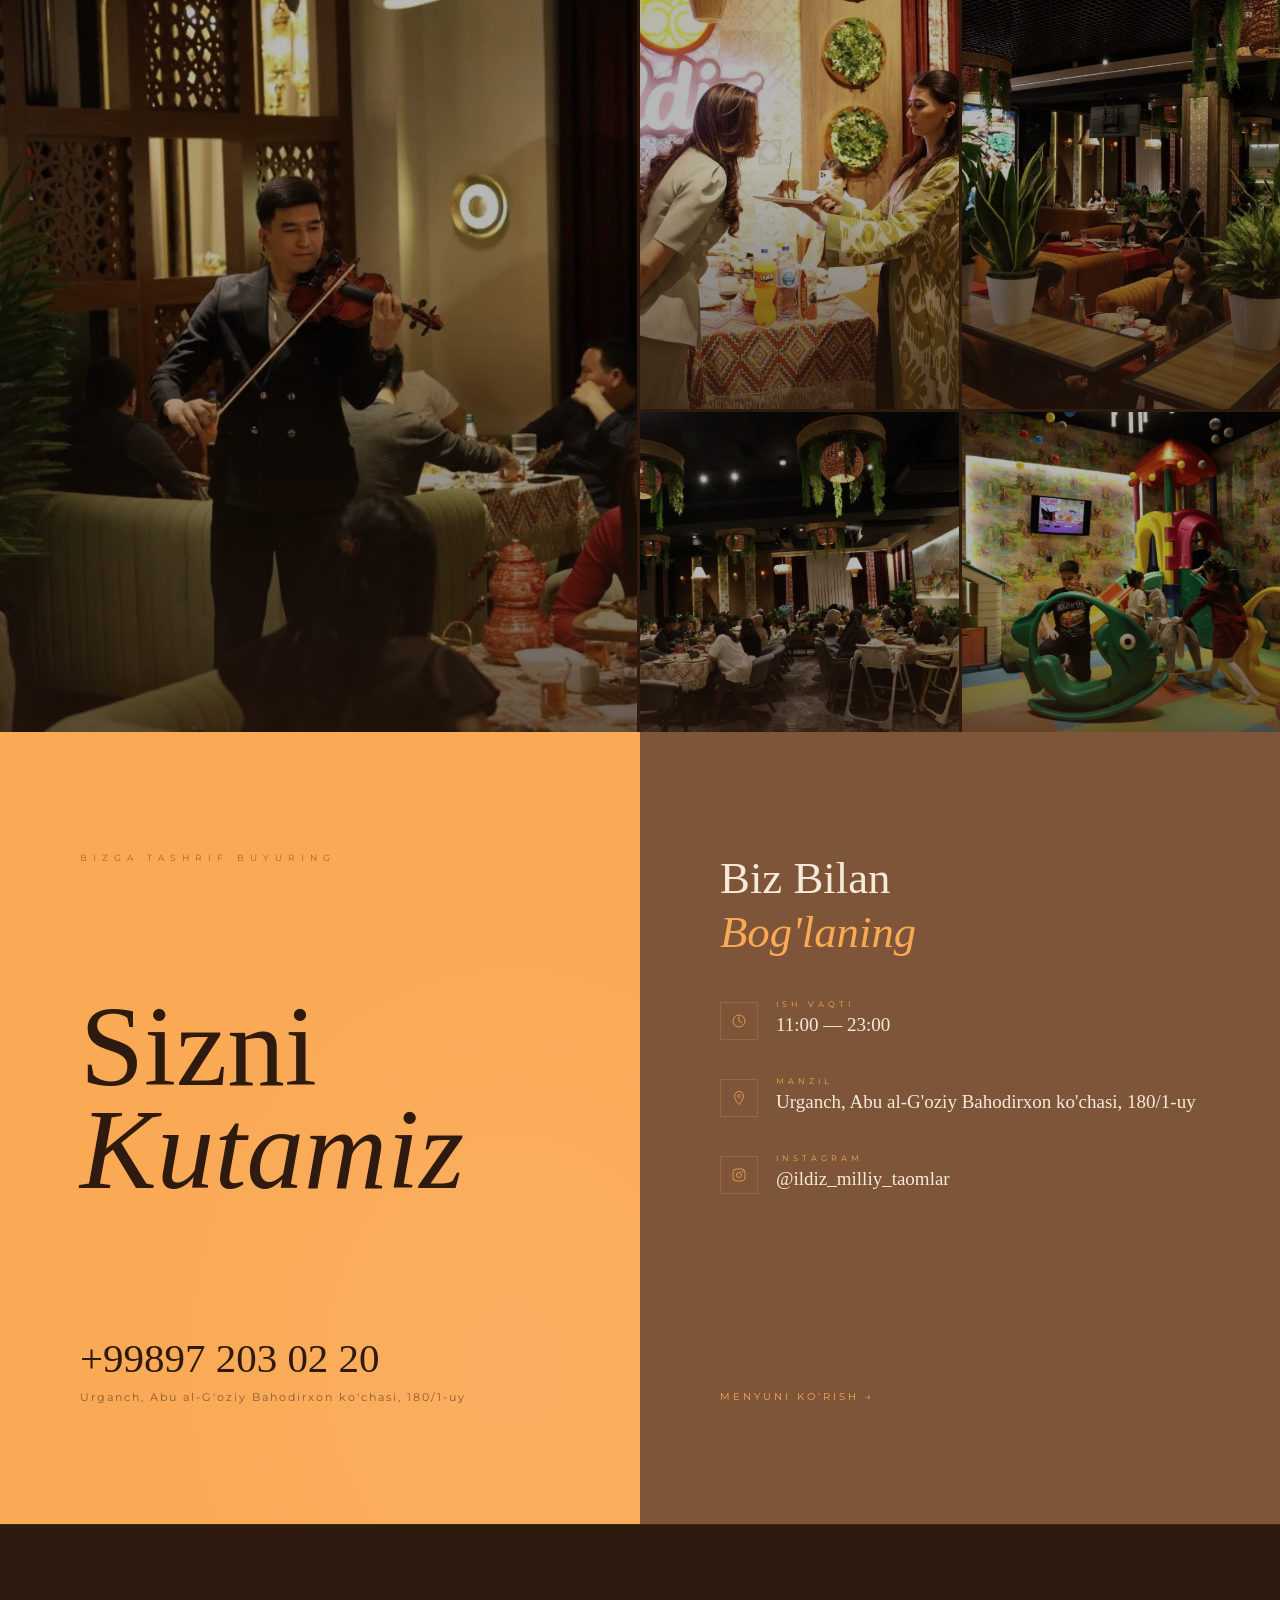
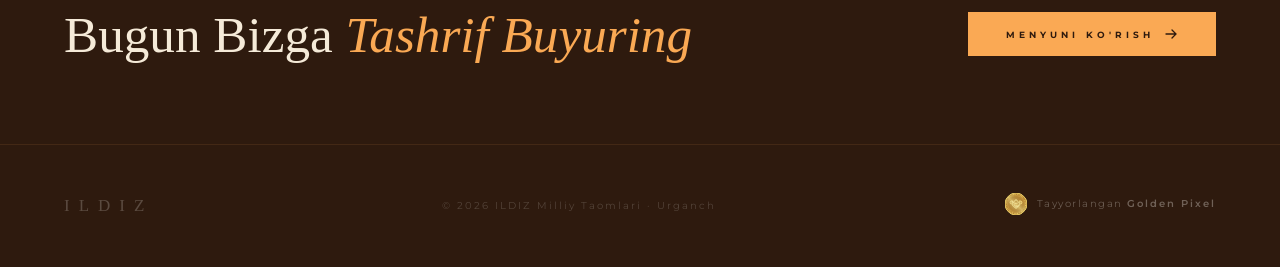
==== commit 25c9f0bb: "Главная: часы 11:00–23:00, футер Golden Pixel на 3 языка; меню: Tuzlamalar/Pickles для солений Made-" ====
--- a/index.html
+++ b/index.html
@@ -2796,7 +2796,7 @@
                             опыта</span><span data-l="en">Years of experience</span></div>
                 </div>
                 <div class="stat">
-                    <div class="stat-n">08<span>–01</span></div>
+                    <div class="stat-n">11:00<span> — 23:00</span></div>
                     <div class="stat-d"><span data-l="uz" class="on">Har kuni ochiq</span><span data-l="ru">Открыто
                             каждый день</span><span data-l="en">Open every day</span></div>
                 </div>
@@ -3090,8 +3090,10 @@
                 class="ft-gp-link" target="_blank" rel="noopener noreferrer">
                 <img src="Лого.svg" alt="Golden Pixel" class="ft-gp-mark" width="22" height="22" loading="lazy"
                     decoding="async">
-                <span class="ft-gp-txt"><span class="ft-gp-made">Сделано</span> <span
-                        class="ft-gp-brand">Golden Pixel</span></span>
+                <span class="ft-gp-txt"><span data-l="uz" class="on"><span class="ft-gp-made">Tayyorlangan</span> <span
+                            class="ft-gp-brand">Golden Pixel</span></span><span data-l="ru"><span
+                            class="ft-gp-made">Сделано</span> <span class="ft-gp-brand">Golden Pixel</span></span><span
+                        data-l="en"><span class="ft-gp-made">Made by</span> <span class="ft-gp-brand">Golden Pixel</span></span></span>
             </a>
         </div>
     </footer>
